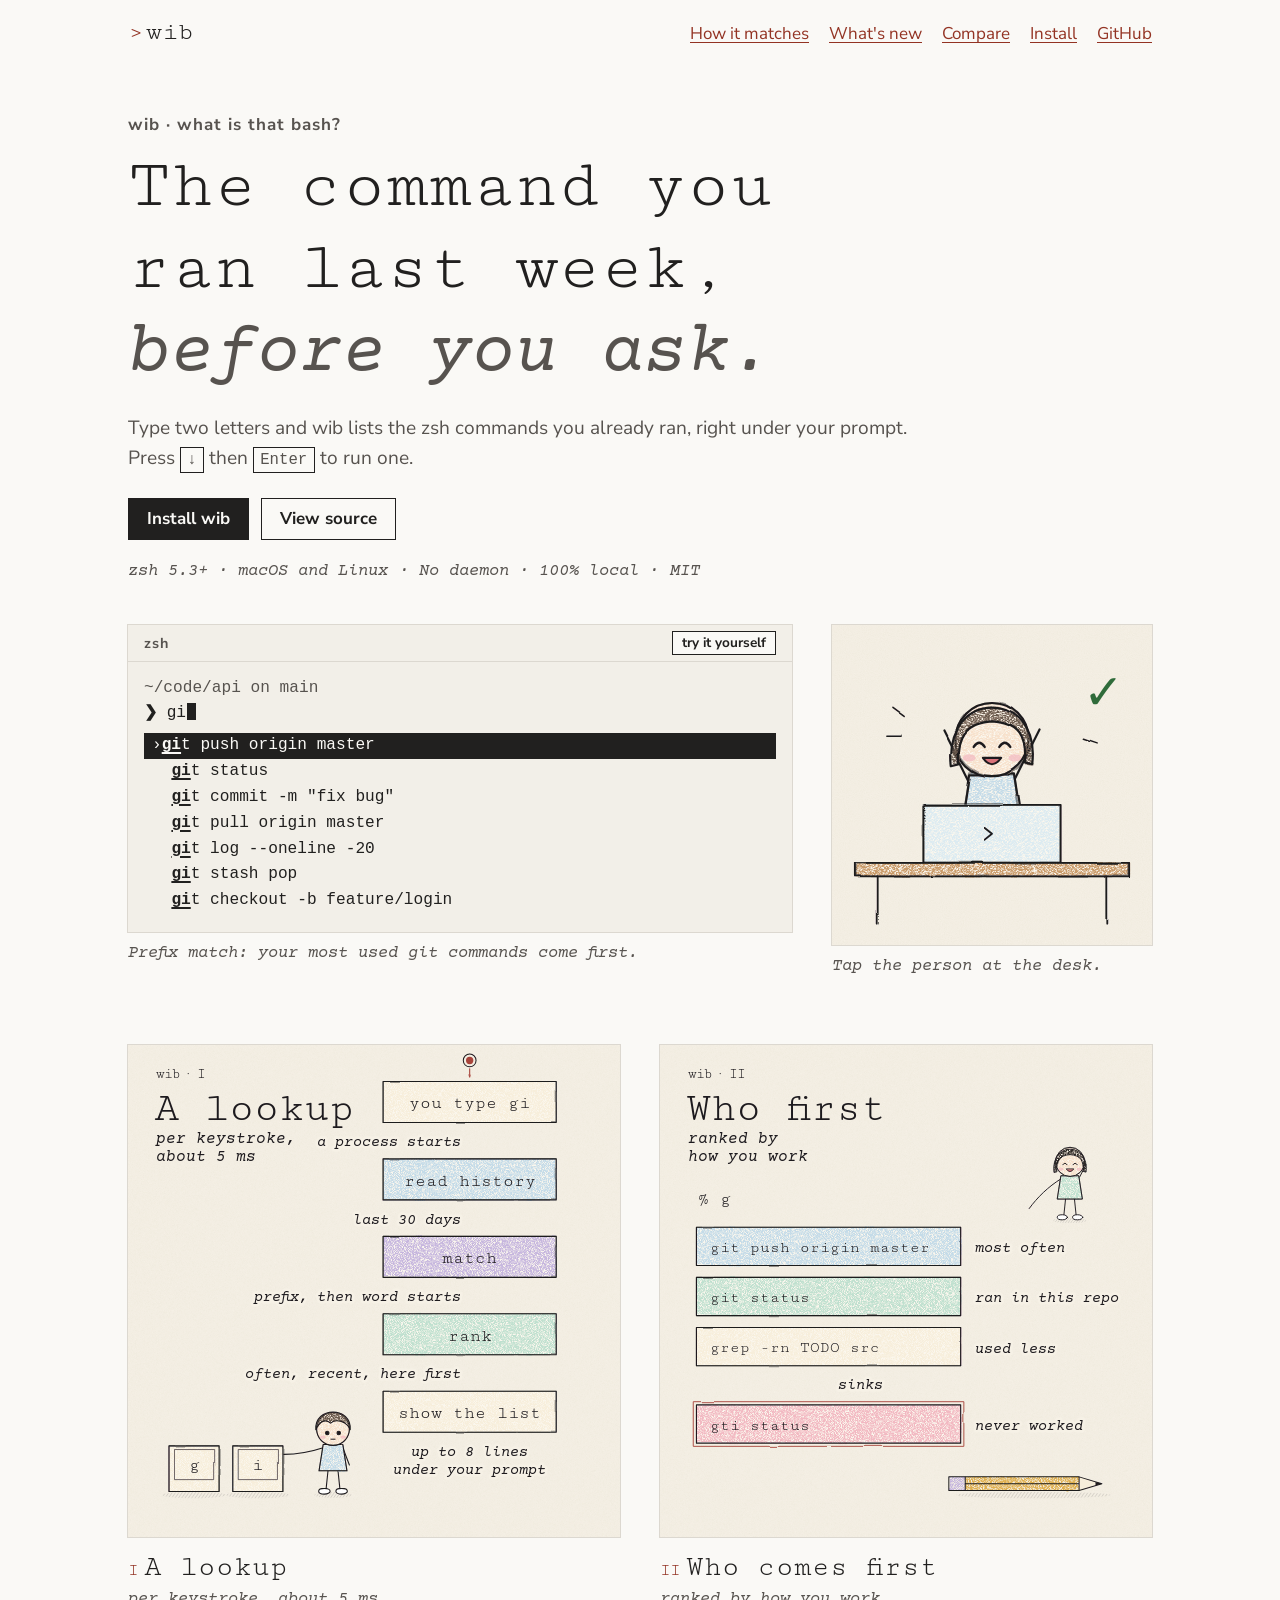
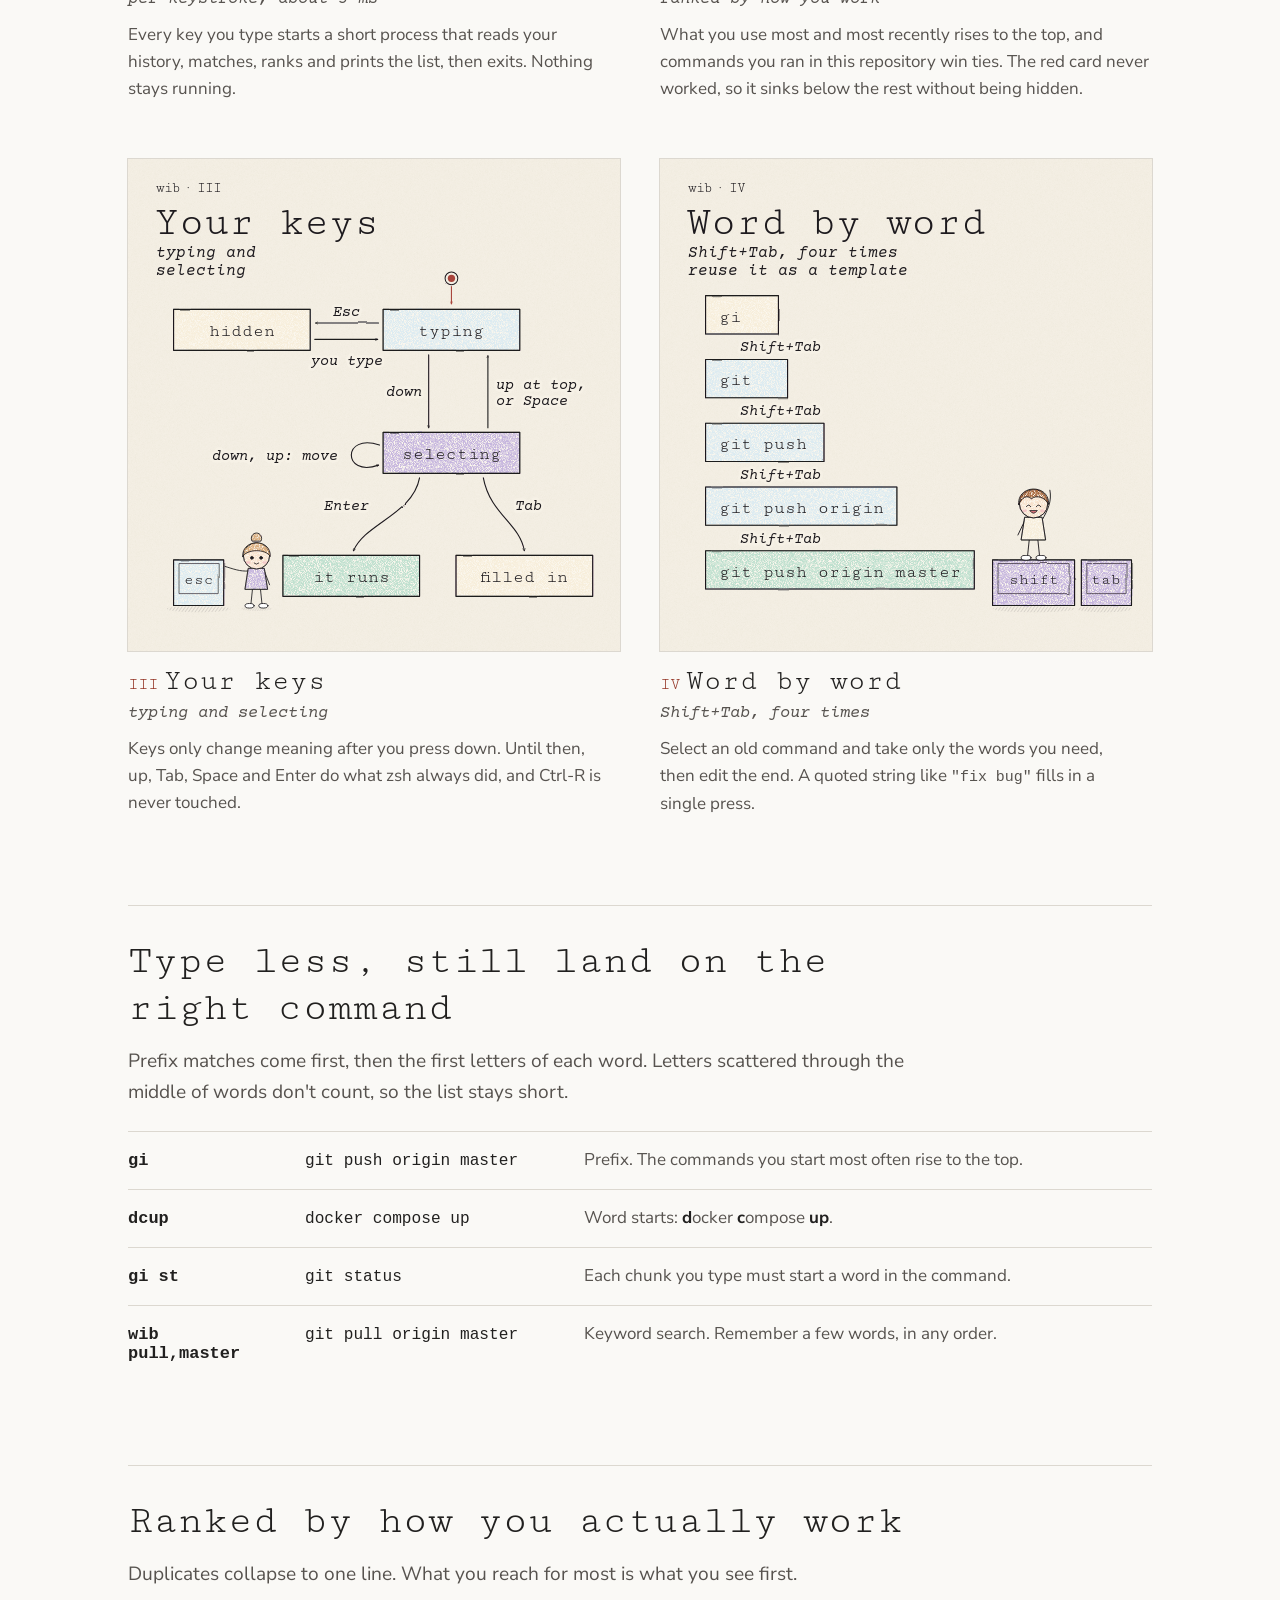
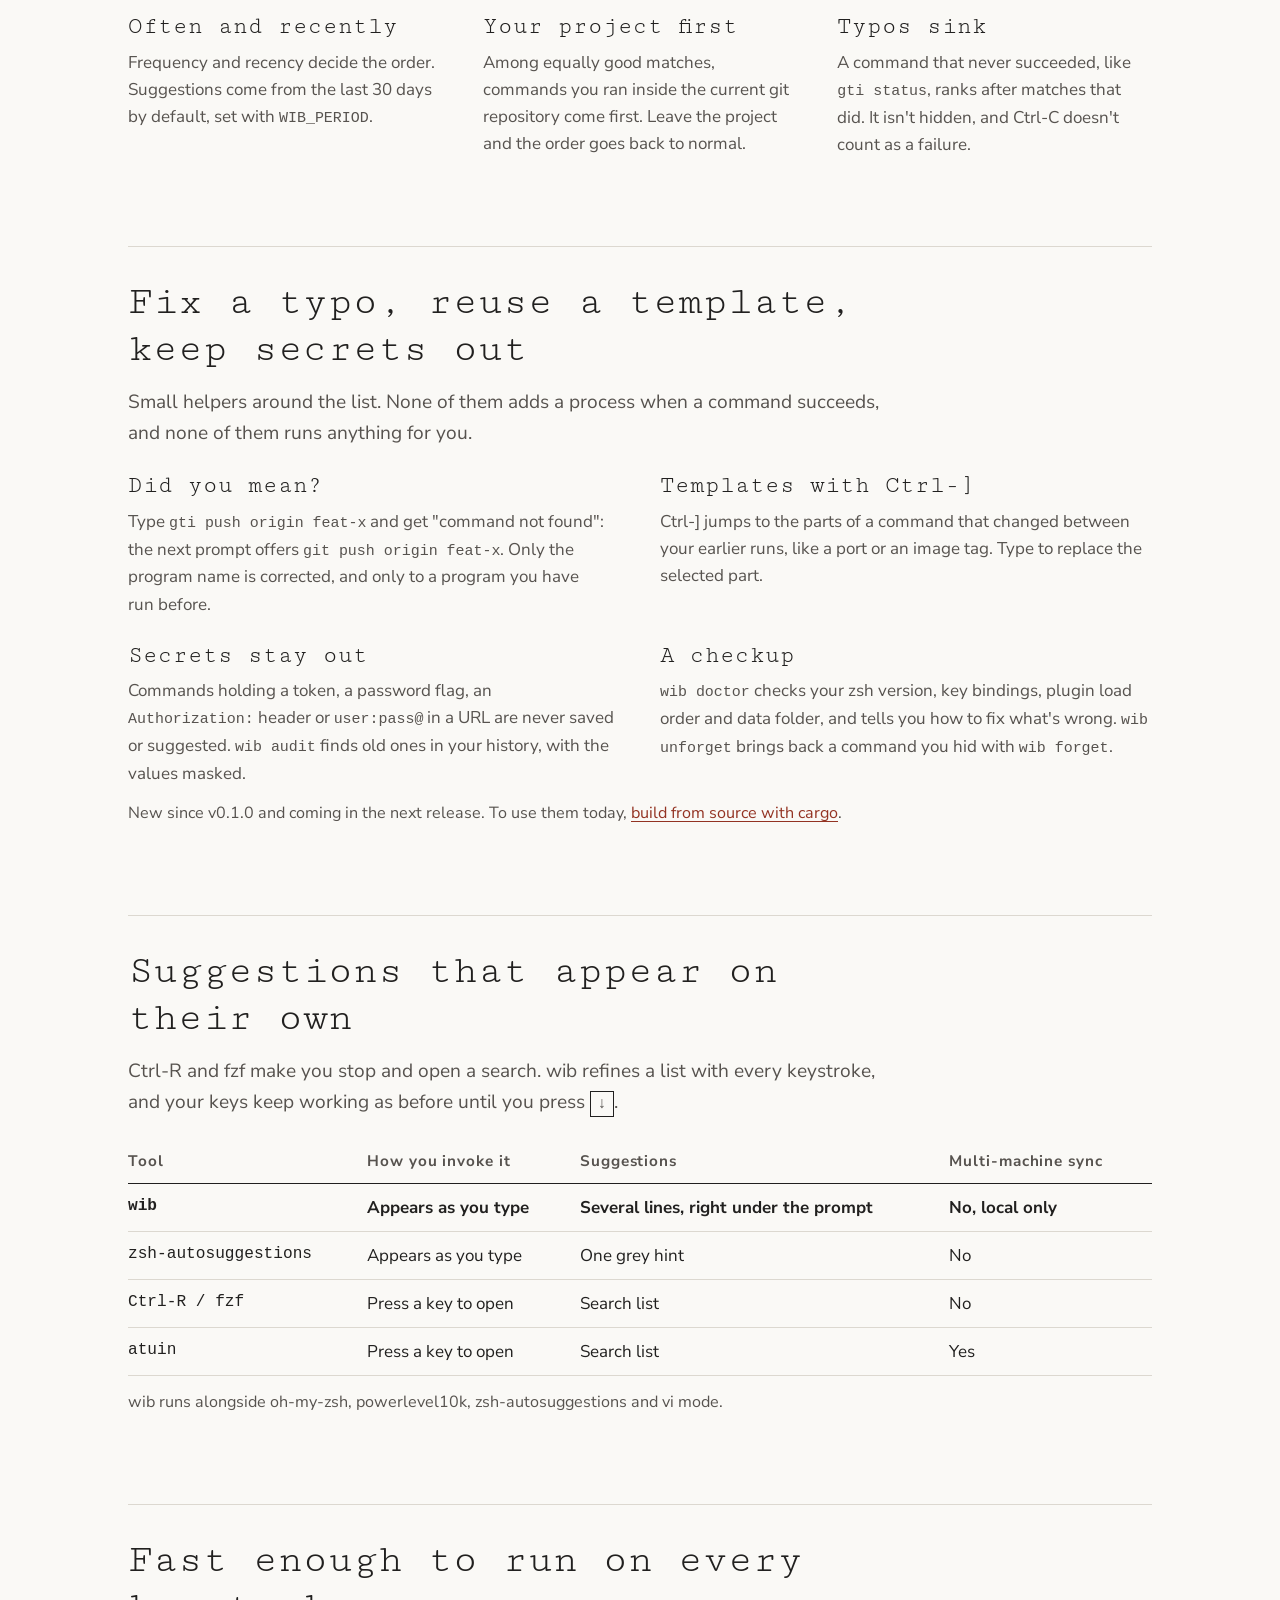
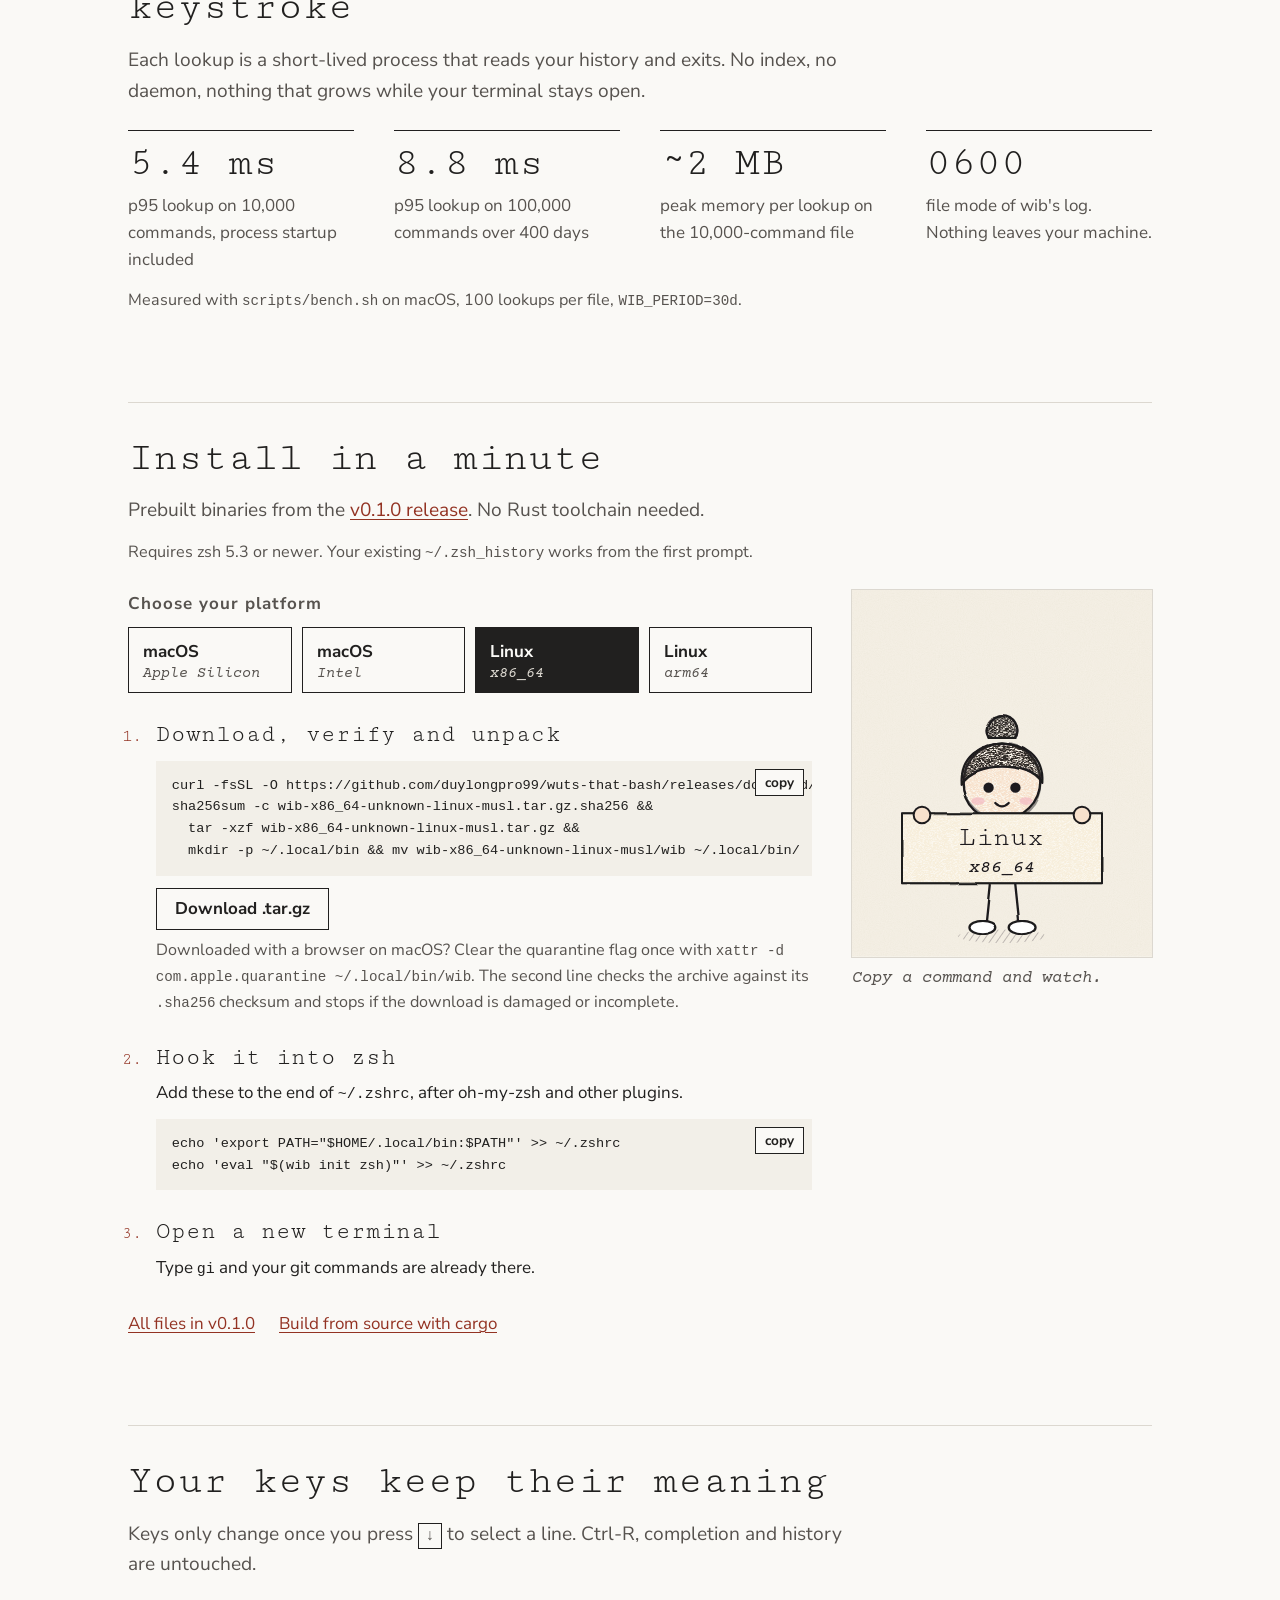
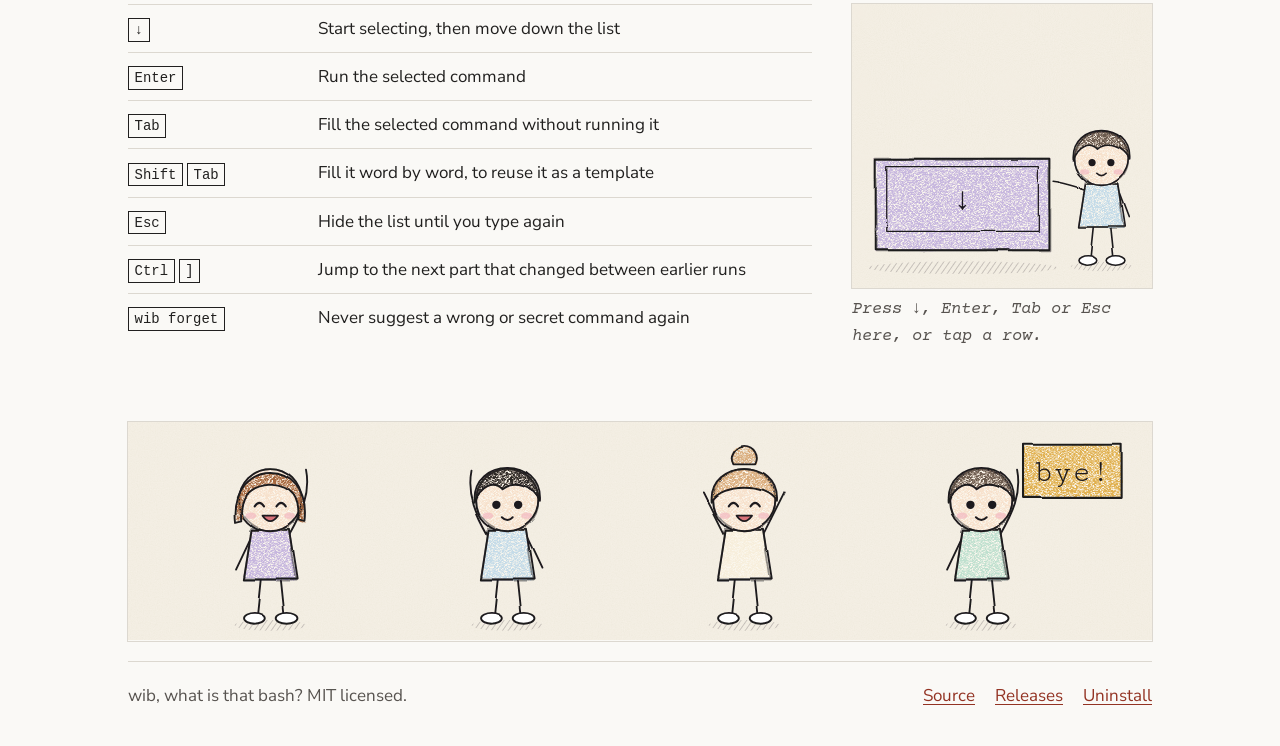
==== site/index.html @ f02f8903 "docs: present typo fix, templates, secret guard and doctor on README and site Mark them as new since" ====
<!doctype html>
<html lang="en">
<head>
<meta charset="utf-8">
<meta name="viewport" content="width=device-width, initial-scale=1">
<title>wib · zsh history as you type</title>
<meta name="description" content="wib shows the commands you already ran, right under your zsh prompt, as you type. One small Rust binary, no daemon, 100% local.">
<meta property="og:title" content="wib · what is that bash?">
<meta property="og:description" content="Type two letters and the command you ran last Tuesday is already under your cursor.">
<meta name="theme-color" content="#faf9f6">
<link rel="icon" href="data:image/svg+xml,%3Csvg xmlns='http://www.w3.org/2000/svg' viewBox='0 0 32 32'%3E%3Crect width='32' height='32' fill='%23faf9f6'/%3E%3Cpath d='M8 11l6 5-6 5' stroke='%2321201f' stroke-width='2.6' fill='none' stroke-linecap='round' stroke-linejoin='round'/%3E%3Cpath d='M17 22h7' stroke='%23933323' stroke-width='2.6' stroke-linecap='round'/%3E%3C/svg%3E">
<link rel="preconnect" href="https://fonts.googleapis.com">
<link rel="preconnect" href="https://fonts.gstatic.com" crossorigin>
<link rel="stylesheet" href="https://fonts.googleapis.com/css2?family=Courier+Prime:ital,wght@1,400&family=Cutive+Mono&family=Nunito+Sans:wght@400;700&display=swap">
<style>
/* ---- paper-pencil page system ---- */
:root {
  --paper: #faf9f6;
  --ink: #21201f;
  --ink-2: #57534f;
  --red: #933323;
  --green: #2f6b3a;
  --rule: #dcd8d0;
  --code: #f2efe8;
  --serif: "Cutive Mono", "Iowan Old Style", Georgia, serif;
  --italic: "Courier Prime", "Iowan Old Style", Georgia, serif;
  --sans: "Nunito Sans", "Avenir Next", "Segoe UI", system-ui, sans-serif;
  --mono: ui-monospace, "SF Mono", Menlo, Consolas, monospace;
  --gutter: clamp(16px, 4vw, 48px);
  --measure: 46rem;
  color-scheme: light;
}

* { box-sizing: border-box; border-radius: 0; }
html { background: var(--paper); color: var(--ink); font: 400 1.0625rem/1.6 var(--sans); -webkit-text-size-adjust: 100%; scroll-behavior: smooth; }
@media (prefers-reduced-motion: reduce) { html { scroll-behavior: auto; } }
body { margin: 0; background: var(--paper); }
main { max-width: 1120px; margin: 0 auto; padding: 24px var(--gutter) 72px; }
h1, h2, h3, h4 { font-family: var(--serif); font-weight: 400; line-height: 1.15; margin: 0; }
p { margin: 0; text-wrap: pretty; }
a { color: var(--red); text-underline-offset: 0.18em; text-decoration-thickness: 1px; }
a:hover { text-decoration-thickness: 2px; }
a:focus-visible, button:focus-visible, pre:focus-visible, [tabindex]:focus-visible { outline: 2px solid var(--red); outline-offset: 3px; }
code { font-family: var(--mono); font-size: 0.88em; }
img, svg { display: block; max-width: 100%; height: auto; }
::selection { background: #ead9cf; }
kbd { font: 0.82em/1 var(--mono); padding: 0.2em 0.4em; border: 1px solid var(--ink); background: var(--paper); white-space: nowrap; }

/* Masthead: a quiet line of links above the title */
.mast { max-width: 1120px; margin: 0 auto; padding: 20px var(--gutter) 0; display: flex; align-items: baseline; justify-content: space-between; gap: 16px; flex-wrap: wrap; }
.brand { font: 1.5rem/1 var(--serif); color: var(--ink); text-decoration: none; }
.brand b { font-weight: 400; color: var(--red); margin-right: 2px; }
.mast ul { list-style: none; margin: 0; padding: 0; display: flex; gap: 20px; flex-wrap: wrap; }
@media (max-width: 560px) { .mast li.opt { display: none; } }

/* Title block */
.top { max-width: var(--measure); margin-top: 40px; }
.kicker { font-weight: 700; letter-spacing: 0.06em; color: var(--ink-2); }
.top h1 { margin-top: 6px; font-size: clamp(2.4rem, 7vw, 4.2rem); }
.top h1 em { font-family: var(--italic); font-style: italic; color: var(--ink-2); }
.lede { margin-top: 18px; color: var(--ink-2); font-size: 1.125rem; }
.repo { margin-top: 14px; color: var(--ink-2); overflow-wrap: anywhere; }
.cta { margin-top: 24px; display: flex; gap: 12px; flex-wrap: wrap; }
.facts { list-style: none; margin: 18px 0 0; padding: 0; display: flex; flex-wrap: wrap; font-family: var(--italic); font-style: italic; color: var(--ink-2); }
.facts li + li::before { content: "\00b7"; margin: 0 0.6em; }

/* Live demo: a terminal drawn as a quiet panel */
.demo { margin: 40px 0 0; max-width: var(--measure); }
.term { background: var(--code); box-shadow: 0 0 0 1px var(--rule); font: 0.95rem/1.6 var(--mono); }
.term-bar { padding: 6px 16px; border-bottom: 1px solid var(--rule); font: 700 0.85rem/1.4 var(--sans); letter-spacing: 0.06em; color: var(--ink-2); }
.term-body { padding: 14px 16px 18px; min-height: 13.5em; }
.term .line { white-space: pre; overflow: hidden; text-overflow: ellipsis; }
.term .dim { color: var(--ink-2); }
.term .prompt { color: var(--ink); font-weight: 700; }
.cursor { display: inline-block; width: 0.55em; height: 1.1em; vertical-align: -0.18em; background: var(--ink); margin-left: 1px; animation: blink 1.1s steps(1) infinite; }
@keyframes blink { 50% { opacity: 0; } }
@media (prefers-reduced-motion: reduce) { .cursor { animation: none; } }
.sugg { list-style: none; margin: 6px 0 0; padding: 0; }
.sugg li { padding: 0 8px; white-space: pre; overflow: hidden; text-overflow: ellipsis; }
.sugg li::before { content: "  "; }
.sugg li.sel { background: var(--ink); color: var(--paper); }
.sugg li.sel::before { content: "\203a "; }
.sugg mark { background: none; color: inherit; font-weight: 700; text-decoration: underline; text-decoration-thickness: 2px; text-underline-offset: 0.2em; }
.demo figcaption { margin-top: 8px; font-family: var(--italic); font-style: italic; color: var(--ink-2); }

/* Hero row: the demo, and a person at a desk who reacts to it */
.hero-row { margin-top: 40px; display: grid; grid-template-columns: minmax(0, var(--measure)) minmax(0, 320px); gap: 24px 40px; align-items: start; }
.hero-row .demo { margin: 0; }
.buddy { margin: 0; }
.buddy svg { width: 100%; box-shadow: 0 0 0 1px var(--rule); background: var(--paper); }
@media (max-width: 860px) { .hero-row { grid-template-columns: minmax(0, 1fr); } .buddy { max-width: 220px; } }
#buddy .m-idle, #buddy .m-think, #buddy .m-found { display: none; }
#buddy[data-mood="idle"] .m-idle, #buddy[data-mood="think"] .m-think, #buddy[data-mood="found"] .m-found { display: inline; }

/* People hop once when their plate comes into view, and again on hover */
.pp-who, .buddy-who { transform-box: fill-box; transform-origin: 50% 100%; }
@media (prefers-reduced-motion: no-preference) {
  .plate.seen .pp-who, .plate:hover .pp-who { animation: hop 0.7s ease-out; }
  #buddy[data-mood="found"] .buddy-who { animation: hop 0.6s ease-out; }
}
@media (prefers-reduced-motion: no-preference) {
  svg.hop .who, .wave.hop .who, .wave:hover .who { animation: hop 0.7s ease-out; }
}
.who { transform-box: fill-box; transform-origin: 50% 100%; }
.sr { position: absolute; width: 1px; height: 1px; overflow: hidden; clip-path: inset(50%); white-space: nowrap; }

/* The hero person is a button: tap it and it says something */
.buddy-btn { display: block; width: 100%; padding: 0; border: 0; background: none; cursor: pointer; }
.buddy figcaption, .side-art figcaption { margin-top: 8px; font-family: var(--italic); font-style: italic; color: var(--ink-2); }
#buddy .say { display: none; }
#buddy[data-talk] .say { display: inline; }
#buddy[data-talk] .bub { display: none; }
.t-say { font: italic 400 21px var(--italic); fill: #1d1a1e; }

/* Side drawings next to the install steps and the key list */
.side-row { margin-top: 0; display: grid; grid-template-columns: minmax(0, var(--measure)) minmax(0, 300px); gap: 24px 40px; align-items: start; }
.side-art { margin: 24px 0 0; position: sticky; top: 24px; }
.side-art svg, .goodbye { width: 100%; box-shadow: 0 0 0 1px var(--rule); background: var(--paper); }
@media (max-width: 860px) {
  .side-row { grid-template-columns: minmax(0, 1fr); }
  .side-art { position: static; max-width: 220px; }
  .helper { order: -1; }
}
.t-sign { font: 400 34px var(--serif); }
.t-sign-sub { font: italic 400 22px var(--italic); }
.t-cap { font: 400 40px var(--serif); }
#helper .f-smile, #helper .f-happy, #helper .f-oops, #presser .f-smile, #presser .f-happy { display: none; }
#helper[data-mood="idle"] .f-smile, #helper[data-mood="done"] .f-happy, #helper[data-mood="error"] .f-oops,
#presser[data-mood="idle"] .f-smile, #presser[data-mood="hit"] .f-happy { display: inline; }
.sign, .cap { transform-box: fill-box; transform-origin: 50% 50%; transition: transform 0.2s ease-out; }
#helper[data-mood="error"] .sign { transform: rotate(-6deg); }
#presser[data-mood="hit"] .cap { transform: translateY(6px); }
.keys > div { cursor: pointer; transition: background-color 0.2s; }
.keys > div.hit { background: var(--code); }

/* Footer: people waving goodbye */
.goodbye { margin-bottom: 20px; }
.wave { cursor: pointer; }

/* Live terminal: click it, or the try button, and type */
.term-bar { display: flex; justify-content: space-between; align-items: center; gap: 12px; }
.try-btn { padding: 1px 9px; font: 700 0.8rem/1.4 var(--sans); letter-spacing: 0; color: var(--ink); background: var(--paper); border: 1px solid var(--ink); cursor: pointer; }
.try-btn:hover { background: var(--code); }
.term { cursor: text; }
.term:focus-within { outline: 2px solid var(--red); outline-offset: 3px; }
.try { width: calc(100% - 2.5ch); padding: 0; border: 0; outline: 0; background: transparent; font: inherit; color: var(--ink); caret-color: var(--ink); }
.term .fail, .sugg li.failed { color: var(--red); }
.sugg li.sel.failed { color: var(--paper); }
.sugg li { cursor: pointer; }
.term [hidden] { display: none; }

/* The hero person's oops: shown only when a command fails */
#buddy .m-oops { display: none; }
#buddy[data-mood="oops"] .m-oops { display: inline; }

@media (prefers-reduced-motion: no-preference) {
  #buddy[data-mood="oops"] .buddy-who { animation: shake 0.45s ease-in-out; }
  .eye { transform-box: fill-box; transform-origin: center; animation: eye-blink var(--blink, 5s) var(--blink-at, 0s) infinite; }
}
@keyframes shake { 20%, 60% { transform: translateX(-6px); } 40%, 80% { transform: translateX(6px); } }
@keyframes eye-blink { 0%, 93%, 100% { transform: scaleY(1); } 96% { transform: scaleY(0.1); } }

@keyframes hop { 0%, 100% { transform: translateY(0); } 35% { transform: translateY(-14px); } 60% { transform: translateY(0) scaleY(0.97); } }

/* Plates: captioned drawings in a 2-up / 1-up grid */
.plates { margin-top: 64px; display: grid; grid-template-columns: repeat(auto-fit, minmax(min(100%, 480px), 1fr)); gap: 56px 40px; }
.plate { margin: 0; }
.plate > svg { width: 100%; box-shadow: 0 0 0 1px var(--rule); background: var(--paper); }
.plate figcaption { margin-top: 14px; }
.num { font-family: var(--serif); color: var(--red); margin-right: 0.35em; }
.plate h2 { display: inline; font-size: 1.7rem; }
.sub { font-family: var(--italic); font-style: italic; color: var(--ink-2); margin-top: 2px; }
.plate figcaption p:last-child { margin-top: 8px; color: var(--ink-2); }

/* Plate text uses the page faces */
.t-kicker { font: 400 30px var(--serif); fill: #1d1a1e; }
.t-title { font: 400 92px var(--serif); fill: #1d1a1e; }
.t-sub { font: italic 400 36px var(--italic); fill: #1d1a1e; }
.t-state { font: 400 40px var(--serif); fill: #1d1a1e; }
.t-cmd { font: 400 36px var(--serif); fill: #1d1a1e; }
.t-step { font: italic 400 32px var(--italic); fill: #1d1a1e; }

/* Ruled sections */
.section { margin-top: 88px; padding-top: 32px; border-top: 1px solid var(--rule); }
.section > h2 { font-size: clamp(1.8rem, 4vw, 2.4rem); max-width: var(--measure); }
.section > p, .section > .lede { margin-top: 14px; max-width: var(--measure); }
.note { margin-top: 14px; max-width: var(--measure); color: var(--ink-2); font-size: 0.95rem; }

/* How it matches: typed → found → why */
.match { margin: 24px 0 0; }
.match > div { display: grid; grid-template-columns: 9rem minmax(0, 15rem) minmax(0, 1fr); gap: 4px 24px; padding: 14px 0; border-top: 1px solid var(--rule); align-items: baseline; }
.match dt { font: 700 1rem var(--mono); }
.match dd { margin: 0; }
.match .to { font-family: var(--mono); font-size: 0.95rem; }
.match .why { color: var(--ink-2); }
.match .why b { color: var(--ink); }
@media (max-width: 720px) { .match > div { grid-template-columns: minmax(0, 1fr); } }

/* Three short points */
.points { list-style: none; margin: 24px 0 0; padding: 0; display: grid; grid-template-columns: repeat(auto-fit, minmax(min(100%, 260px), 1fr)); gap: 24px 40px; }
.points h3 { font-size: 1.4rem; }
.points p { margin-top: 8px; color: var(--ink-2); }
.points.two { grid-template-columns: repeat(auto-fit, minmax(min(100%, 380px), 1fr)); }

/* Comparison table: ruled, no boxes */
.table-scroll { margin-top: 24px; overflow-x: auto; }
table { width: 100%; min-width: 560px; border-collapse: collapse; }
th, td { text-align: left; padding: 10px 16px 10px 0; border-bottom: 1px solid var(--rule); vertical-align: top; }
thead th { font: 700 0.9rem/1.4 var(--sans); letter-spacing: 0.06em; color: var(--ink-2); border-bottom-color: var(--ink); }
tbody th { font-weight: 400; font-family: var(--mono); font-size: 0.95rem; }
tr.us th, tr.us td { font-weight: 700; }

/* Numbers in the serif */
.nums { margin: 24px 0 0; display: grid; grid-template-columns: repeat(auto-fit, minmax(min(100%, 220px), 1fr)); gap: 24px 40px; }
.nums > div { border-top: 1px solid var(--ink); padding-top: 10px; }
.nums dt { font: 2.4rem/1.1 var(--serif); }
.nums dd { margin: 6px 0 0; color: var(--ink-2); }

/* Buttons: ink outline, square */
.button { display: inline-block; padding: 10px 18px; font: 700 1rem/1.2 var(--sans); color: var(--ink); background: transparent; border: 1px solid var(--ink); text-decoration: none; cursor: pointer; }
.button:hover { background: var(--code); }
.button.primary { color: var(--paper); background: var(--ink); }
.button.primary:hover { background: #3a3836; }

/* Install */
fieldset { margin: 24px 0 0; padding: 0; border: 0; min-width: 0; }
legend { padding: 0; font-weight: 700; letter-spacing: 0.06em; color: var(--ink-2); }
.platforms { margin-top: 10px; display: grid; grid-template-columns: repeat(2, minmax(0, 1fr)); gap: 10px; max-width: var(--measure); }
@media (min-width: 640px) { .platforms { grid-template-columns: repeat(4, minmax(0, 1fr)); } }
.platforms input { position: absolute; opacity: 0; pointer-events: none; }
.platforms label { display: flex; flex-direction: column; padding: 10px 14px; border: 1px solid var(--ink); cursor: pointer; font-weight: 700; }
.platforms label small { font: italic 400 0.9rem var(--italic); color: var(--ink-2); }
.platforms label:hover { background: var(--code); }
.platforms input:checked + label { background: var(--ink); color: var(--paper); }
.platforms input:checked + label small { color: #dcd8d0; }
.platforms input:focus-visible + label { outline: 2px solid var(--red); outline-offset: 3px; }

.steps { margin: 28px 0 0; padding-left: 1.4em; max-width: var(--measure); }
.steps > li { margin-top: 28px; padding-left: 4px; }
.steps > li::marker { font-family: var(--serif); color: var(--red); }
.steps h3 { font-size: 1.4rem; }
.steps > li > p { margin-top: 8px; }

.code { position: relative; margin-top: 12px; }
pre { margin: 0; padding: 14px 16px; padding-right: 76px; max-height: 420px; overflow: auto; background: var(--code); font: 0.8rem/1.6 var(--mono); color: var(--ink); white-space: pre; }
pre code { font-size: 1em; }
.copy { position: absolute; top: 8px; right: 8px; padding: 3px 9px; font: 700 0.8rem/1.4 var(--sans); color: var(--ink); background: var(--paper); border: 1px solid var(--ink); cursor: pointer; }
.copy:hover { background: var(--code); }
.copy[data-state="done"] { color: var(--green); border-color: var(--green); }
.copy[data-state="error"] { color: var(--red); border-color: var(--red); }

.pkg { display: none; }
#install:has(#p-mac-arm:checked) .pkg[data-p="mac-arm"],
#install:has(#p-mac-x64:checked) .pkg[data-p="mac-x64"],
#install:has(#p-linux-x64:checked) .pkg[data-p="linux-x64"],
#install:has(#p-linux-arm:checked) .pkg[data-p="linux-arm"] { display: block; }
.pkg .button { margin-top: 12px; }
.release-links { margin-top: 28px; display: flex; gap: 8px 24px; flex-wrap: wrap; }

/* Key list */
.keys { margin: 24px 0 0; max-width: var(--measure); }
.keys > div { display: grid; grid-template-columns: 10rem minmax(0, 1fr); gap: 4px 20px; padding: 10px 0; border-top: 1px solid var(--rule); align-items: baseline; }
.keys dd { margin: 0; }
@media (max-width: 480px) { .keys > div { grid-template-columns: minmax(0, 1fr); } }

/* Footer */
.foot { max-width: 1120px; margin: 0 auto; padding: 0 var(--gutter) 48px; }
.foot > div { padding-top: 20px; border-top: 1px solid var(--rule); color: var(--ink-2); display: flex; justify-content: space-between; gap: 12px 24px; flex-wrap: wrap; }
.foot ul { list-style: none; margin: 0; padding: 0; display: flex; gap: 20px; flex-wrap: wrap; }

@media (max-width: 720px) {
  .top { margin-top: 28px; }
  pre { max-height: 320px; }
}
</style>
</head>
<body>
<!-- Shared filters and patterns for every plate. -->
<svg xmlns="http://www.w3.org/2000/svg" width="0" height="0" style="position:absolute" aria-hidden="true" focusable="false">
  <defs>
    <filter id="pp-ink" x="-5%" y="-5%" width="110%" height="110%">
      <feTurbulence type="fractalNoise" baseFrequency="0.011" numOctaves="2" seed="7" result="slow"/>
      <feDisplacementMap in="SourceGraphic" in2="slow" scale="4" xChannelSelector="R" yChannelSelector="G"/>
    </filter>
    <filter id="pp-ink-b" x="-5%" y="-5%" width="110%" height="110%">
      <feTurbulence type="fractalNoise" baseFrequency="0.014" numOctaves="2" seed="23" result="slow"/>
      <feDisplacementMap in="SourceGraphic" in2="slow" scale="5" xChannelSelector="R" yChannelSelector="G"/>
    </filter>
    <filter id="pp-pencil" x="-5%" y="-5%" width="110%" height="110%">
      <feTurbulence type="fractalNoise" baseFrequency="0.45 1.9" numOctaves="2" seed="11" result="grain"/>
      <feColorMatrix in="grain" type="matrix" values="0 0 0 0 0  0 0 0 0 0  0 0 0 0 0  0 0 0 -3.2 2.3" result="holes"/>
      <feComposite in="SourceGraphic" in2="holes" operator="in" result="grained"/>
      <feTurbulence type="fractalNoise" baseFrequency="0.02" numOctaves="2" seed="5" result="slow"/>
      <feDisplacementMap in="grained" in2="slow" scale="6" xChannelSelector="R" yChannelSelector="G"/>
    </filter>
    <filter id="pp-paper" x="0" y="0" width="100%" height="100%">
      <feTurbulence type="fractalNoise" baseFrequency="0.8" numOctaves="3" seed="2" result="n"/>
      <feColorMatrix in="n" type="matrix" values="0 0 0 0 0.36  0 0 0 0 0.30  0 0 0 0 0.22  0 0 0 0.10 0"/>
      <feComposite in2="SourceGraphic" operator="in"/>
      <feBlend in2="SourceGraphic" mode="multiply"/>
    </filter>
    <pattern id="pp-hatch" width="6" height="6" patternUnits="userSpaceOnUse" patternTransform="rotate(35)">
      <line x1="0" y1="0" x2="0" y2="6" stroke="#5a5258" stroke-width="0.9" stroke-linecap="round"/>
    </pattern>
    <marker id="pp-arrow" viewBox="0 0 10 10" refX="8" refY="5" markerWidth="7" markerHeight="7" orient="auto-start-reverse" markerUnits="userSpaceOnUse">
      <path d="M1 1.2 L8.6 5 L1 8.8" fill="none" stroke="#1d1a1e" stroke-width="1.6" stroke-linecap="round" stroke-linejoin="round"/>
    </marker>
    <marker id="pp-arrow-red" viewBox="0 0 10 10" refX="8" refY="5" markerWidth="7" markerHeight="7" orient="auto-start-reverse" markerUnits="userSpaceOnUse">
      <path d="M1 1.2 L8.6 5 L1 8.8" fill="none" stroke="#a8443b" stroke-width="1.6" stroke-linecap="round" stroke-linejoin="round"/>
    </marker>
    <!-- Shapes reused across plates -->
    <path id="key" d="M0 0 H110 V100 H0 Z"/>
    <path id="keytop" d="M12 8 H98 V74 H12 Z"/>
  </defs>
</svg>

<header class="mast">
  <a class="brand" href="#top" aria-label="wib home"><b>›</b>wib</a>
  <nav aria-label="Main">
    <ul>
      <li class="opt"><a href="#how">How it matches</a></li>
      <li class="opt"><a href="#more">What's new</a></li>
      <li class="opt"><a href="#compare">Compare</a></li>
      <li><a href="#install">Install</a></li>
      <li><a href="https://github.com/duylongpro99/wuts-that-bash">GitHub</a></li>
    </ul>
  </nav>
</header>

<main id="top">
  <header class="top">
    <p class="kicker">wib · what is that bash?</p>
    <h1>The command you ran last week, <em>before you ask.</em></h1>
    <p class="lede">Type two letters and wib lists the zsh commands you already ran, right under your prompt. Press <kbd>↓</kbd> then <kbd>Enter</kbd> to run one.</p>
    <div class="cta">
      <a class="button primary" href="#install">Install wib</a>
      <a class="button" href="https://github.com/duylongpro99/wuts-that-bash">View source</a>
    </div>
    <ul class="facts" aria-label="Facts">
      <li>zsh 5.3+</li><li>macOS and Linux</li><li>No daemon</li><li>100% local</li><li>MIT</li>
    </ul>
  </header>

  <div class="hero-row">
  <figure class="demo">
    <div class="term" id="term">
      <div class="term-bar"><span aria-hidden="true">zsh</span><button type="button" class="try-btn" id="try-btn">try it yourself</button></div>
      <div class="term-body">
        <div class="line dim">~/code/api on main</div>
        <div id="term-out"></div>
        <div class="line"><span class="prompt" aria-hidden="true">❯ </span><span id="demo-input" aria-hidden="true">gi</span><span class="cursor" aria-hidden="true"></span><input class="try" id="try" type="text" hidden autocomplete="off" autocapitalize="off" spellcheck="false" role="combobox" aria-autocomplete="list" aria-controls="demo-list" aria-expanded="false" aria-label="Try wib: type the start of a command"></div>
        <ul class="sugg" id="demo-list" role="listbox" aria-label="Suggestions">
          <li><mark>gi</mark>t push origin master</li>
          <li><mark>gi</mark>t status</li>
          <li><mark>gi</mark>t commit -m "fix bug"</li>
        </ul>
      </div>
    </div>
    <figcaption id="demo-caption" aria-live="off">Prefix match: your most used git commands come first.</figcaption>
  </figure>
  <figure class="buddy">
    <button type="button" class="buddy-btn" id="buddy-btn" aria-label="Ask the person at the desk what they are thinking">
<svg viewBox="0 0 420 420" aria-hidden="true" focusable="false" data-mood="think" id="buddy">
  <rect width="420" height="420" fill="#f6f1e6" filter="url(#pp-paper)"/>
  <g class="buddy-who who">
  <g transform="translate(210 340) scale(1.2)" fill="none" stroke="#1d1a1e" stroke-width="2.4" stroke-linecap="round" stroke-linejoin="round">
    <g filter="url(#pp-ink)">
      <g class="m-idle"><path d="M-24 -112 L-30 -78"/><path d="M24 -112 L30 -78"/></g>
      <g class="m-think"><path d="M-24 -112 L-30 -78"/><path d="M24 -112 C44 -100 40 -126 20 -128"/></g>
      <g class="m-found"><path d="M-24 -112 L-52 -168"/><path d="M24 -112 L52 -168"/></g>
      <g class="m-oops"><path d="M-24 -112 C-46 -104 -48 -128 -36 -140"/><path d="M24 -112 C46 -104 48 -128 36 -140"/></g>
    </g>
    <path d="M-24 -120 H24 L34 -56 H-34 Z" fill="#fbf7ee" stroke="none"/><path d="M-24 -120 H24 L34 -56 H-34 Z" fill="#c4dbe8" stroke="none" filter="url(#pp-pencil)"/><path d="M-24 -120 H24 L34 -56 H-34 Z" fill="none" filter="url(#pp-ink)"/><path d="M-24 -120 H24 L34 -56 H-34 Z" fill="none" filter="url(#pp-ink-b)" opacity="0.45"/>
    <path d="M-40 -158 a40 40 0 1 0 80 0 a40 40 0 1 0 -80 0 Z" fill="#fbf7ee" stroke="none"/><path d="M-40 -158 a40 40 0 1 0 80 0 a40 40 0 1 0 -80 0 Z" fill="#f7e1cc" stroke="none" filter="url(#pp-pencil)"/><path d="M-40 -158 a40 40 0 1 0 80 0 a40 40 0 1 0 -80 0 Z" fill="none" filter="url(#pp-ink)"/><path d="M-40 -158 a40 40 0 1 0 80 0 a40 40 0 1 0 -80 0 Z" fill="none" filter="url(#pp-ink-b)" opacity="0.45"/>
    <path d="M-44 -130 C-54 -214 54 -214 44 -130 L36 -132 C38 -160 30 -176 0 -178 C-30 -176 -38 -160 -36 -132 Z" fill="#6b5a4e" stroke="none" filter="url(#pp-pencil)"/>
    <path d="M-44 -130 C-54 -214 54 -214 44 -130 L36 -132 C38 -160 30 -176 0 -178 C-30 -176 -38 -160 -36 -132 Z" filter="url(#pp-ink)"/>
    <ellipse cx="-25" cy="-138" rx="7" ry="4" fill="#f2b9c2" opacity="0.7" stroke="none"/>
    <ellipse cx="25" cy="-138" rx="7" ry="4" fill="#f2b9c2" opacity="0.7" stroke="none"/>
    <g id="buddy-face">
    <g class="m-idle"><g fill="#1d1a1e" stroke="#1d1a1e"><circle cx="-14" cy="-148" r="4.2" class="eye"/><circle cx="14" cy="-148" r="4.2" class="eye"/><path d="M-5 -133 H5" fill="none" stroke-width="2.4"/></g></g>
    <g class="m-think"><g fill="#1d1a1e" stroke="#1d1a1e"><circle cx="-12" cy="-157" r="4.2" class="eye"/><circle cx="16" cy="-157" r="4.2" class="eye"/><path d="M6 -170 L22 -173" fill="none" stroke-width="2.2"/><circle cx="2" cy="-134" r="4" fill="none" stroke-width="2.2"/></g></g>
    <g class="m-found"><g fill="#1d1a1e" stroke="#1d1a1e"><path d="M-20 -150 Q-14 -159 -8 -150 M8 -150 Q14 -159 20 -150" fill="none" stroke-width="2.6"/><path d="M-10 -138 Q0 -124 10 -138 Z" fill="#d9727a" stroke-width="2.2"/></g></g>
    <g class="m-oops"><g fill="#1d1a1e" stroke="#1d1a1e"><circle cx="-14" cy="-150" r="4.2" class="eye"/><circle cx="14" cy="-150" r="4.2" class="eye"/><path d="M-22 -166 L-8 -162 M22 -166 L8 -162" fill="none" stroke-width="2.2"/><path d="M-9 -132 q4.5 -5 9 0 q4.5 5 9 0" fill="none" stroke-width="2.4"/></g></g>
    </g>
  </g>
  </g>
  <!-- thought bubble while typing -->
  <g class="m-think bub" fill="none" stroke="#1d1a1e" stroke-width="2" filter="url(#pp-ink)">
    <circle cx="296" cy="146" r="6"/><circle cx="314" cy="118" r="9"/>
    <path d="M306 92 C290 60 320 34 344 50 C362 26 400 44 392 72 C410 92 386 116 366 106 C350 124 314 116 306 92 Z" fill="#fbf7ee"/>
  </g>
  <text class="m-think bub" x="350" y="90" text-anchor="middle" font-family="Cutive Mono, Georgia, serif" font-size="36" fill="#1d1a1e">?</text>
  <!-- oops: a red cross, only for a command that failed -->
  <text class="m-oops" x="330" y="110" font-family="Cutive Mono, Georgia, serif" font-size="64" fill="#933323">✗</text>
  <!-- found: a green tick, the only pass colour -->
  <g class="m-found">
    <text x="330" y="110" font-family="Cutive Mono, Georgia, serif" font-size="64" fill="#2f6b3a">✓</text>
    <g fill="none" stroke="#1d1a1e" stroke-width="2" stroke-linecap="round" filter="url(#pp-ink)">
      <path d="M96 120 L80 108 M92 146 L72 146 M330 150 L348 156"/>
    </g>
  </g>
  <!-- speech bubble when someone taps the person -->
  <g class="say">
    <path d="M20 14 H400 V72 H262 L238 92 L242 72 H20 Z" fill="#fbf7ee" stroke="none"/>
    <path d="M20 14 H400 V72 H262 L238 92 L242 72 H20 Z" fill="none" stroke="#1d1a1e" stroke-width="2" stroke-linejoin="round" filter="url(#pp-ink)"/>
    <text class="t-say" id="buddy-say" x="210" y="51" text-anchor="middle"></text>
  </g>
  <!-- laptop lid, seen from behind, and the desk -->
  <g fill="none" stroke="#1d1a1e" stroke-width="2.4" stroke-linejoin="round">
    <path d="M120 236 H300 V312 H120 Z" fill="#fbf7ee" stroke="none"/><path d="M120 236 H300 V312 H120 Z" fill="#dcebf1" stroke="none" filter="url(#pp-pencil)"/><path d="M120 236 H300 V312 H120 Z" fill="none" filter="url(#pp-ink)"/><path d="M120 236 H300 V312 H120 Z" fill="none" filter="url(#pp-ink-b)" opacity="0.45"/>
    <path d="M200 266 l10 8 -10 8" stroke-width="2.4" stroke-linecap="round" filter="url(#pp-ink)"/>
    <path d="M30 312 H390 V330 H30 Z" fill="#fbf7ee" stroke="none"/><path d="M30 312 H390 V330 H30 Z" fill="#c99b6b" stroke="none" filter="url(#pp-pencil)"/><path d="M30 312 H390 V330 H30 Z" fill="none" filter="url(#pp-ink)"/><path d="M30 312 H390 V330 H30 Z" fill="none" filter="url(#pp-ink-b)" opacity="0.45"/>
    <path d="M60 330 V392 M360 330 V392" stroke-width="2.4" stroke-linecap="round" filter="url(#pp-ink)"/>
  </g>
  <path d="M16 392 H404" fill="none" stroke="#1d1a1e" stroke-width="2" stroke-linecap="round" filter="url(#pp-ink)"/>
</svg>
    </button>
    <figcaption>Tap the person at the desk.<span class="sr" id="buddy-said" aria-live="polite"></span></figcaption>
  </figure>
  </div>

  <section class="plates" aria-label="How wib works, in four drawings">

    <!-- I. One lookup: the pipeline behind every keystroke -->
    <figure class="plate">
      <svg viewBox="0 0 1080 1080" role="img" aria-labelledby="p1-title p1-desc">
        <title id="p1-title">A lookup</title>
        <desc id="p1-desc">Five steps on index cards: you type gi, wib reads your history, matches by prefix then word starts, ranks by how often, how recently and where you ran it, and shows up to 8 lines under your prompt.</desc>
        <defs><path id="p1-card" d="M0 0 H380 V90 H0 Z"/></defs>

        <rect width="1080" height="1080" fill="#f6f1e6" filter="url(#pp-paper)"/>

        <text class="t-kicker" x="62" y="72">wib · I</text>
        <text class="t-title" x="56" y="165">A lookup</text>
        <text class="t-sub" x="62" y="215">per keystroke,</text>
        <text class="t-sub" x="62" y="255">about 5 ms</text>

        <!-- ground and two keycaps: g, i -->
        <path d="M40 985 H1040" fill="none" stroke="#1d1a1e" stroke-width="2" stroke-linecap="round" filter="url(#pp-ink)"/>
        <ellipse cx="145" cy="988" rx="70" ry="7" fill="url(#pp-hatch)" opacity="0.8"/>
        <ellipse cx="285" cy="988" rx="70" ry="7" fill="url(#pp-hatch)" opacity="0.8"/>
        <g fill="none" stroke="#1d1a1e" stroke-width="2.4" stroke-linejoin="round">
          <g transform="translate(90 880)">
            <use href="#key" fill="#fbf7ee" stroke="none"/><use href="#key" fill="#f7eedb" stroke="none" filter="url(#pp-pencil)"/>
            <use href="#key" filter="url(#pp-ink)"/><use href="#key" filter="url(#pp-ink-b)" opacity="0.45"/>
            <use href="#keytop" stroke-width="1.4" filter="url(#pp-ink-b)"/>
            <text class="t-state" x="55" y="52" text-anchor="middle" stroke="none">g</text>
          </g>
          <g transform="translate(230 880)">
            <use href="#key" fill="#fbf7ee" stroke="none"/><use href="#key" fill="#f7eedb" stroke="none" filter="url(#pp-pencil)"/>
            <use href="#key" filter="url(#pp-ink)"/><use href="#key" filter="url(#pp-ink-b)" opacity="0.45"/>
            <use href="#keytop" stroke-width="1.4" filter="url(#pp-ink-b)"/>
            <text class="t-state" x="55" y="52" text-anchor="middle" stroke="none">i</text>
          </g>
        </g>

        <!-- start -->
        <circle cx="750" cy="34" r="14" fill="none" stroke="#1d1a1e" stroke-width="2.2" filter="url(#pp-ink)"/>
        <circle cx="750" cy="34" r="8" fill="#a8443b"/>
        <path d="M750 52 V70" stroke="#a8443b" stroke-width="2.4" stroke-linecap="round" marker-end="url(#pp-arrow-red)"/>

        <!-- five cards -->
        <g fill="none" stroke="#1d1a1e" stroke-width="2.4" stroke-linejoin="round">
          <g transform="translate(560 80)">
            <use href="#p1-card" fill="#fbf7ee" stroke="none"/><use href="#p1-card" fill="#f7eedb" stroke="none" filter="url(#pp-pencil)"/>
            <use href="#p1-card" filter="url(#pp-ink)"/><use href="#p1-card" filter="url(#pp-ink-b)" opacity="0.45"/>
            <text class="t-state" x="190" y="59" text-anchor="middle" stroke="none">you type gi</text>
          </g>
          <g transform="translate(560 250)">
            <use href="#p1-card" fill="#fbf7ee" stroke="none"/><use href="#p1-card" fill="#c4dbe8" stroke="none" filter="url(#pp-pencil)"/>
            <use href="#p1-card" filter="url(#pp-ink)"/><use href="#p1-card" filter="url(#pp-ink-b)" opacity="0.45"/>
            <text class="t-state" x="190" y="59" text-anchor="middle" stroke="none">read history</text>
          </g>
          <g transform="translate(560 420)">
            <use href="#p1-card" fill="#fbf7ee" stroke="none"/><use href="#p1-card" fill="#c6b6de" stroke="none" filter="url(#pp-pencil)"/>
            <use href="#p1-card" filter="url(#pp-ink)"/><use href="#p1-card" filter="url(#pp-ink-b)" opacity="0.45"/>
            <text class="t-state" x="190" y="59" text-anchor="middle" stroke="none">match</text>
          </g>
          <g transform="translate(560 590)">
            <use href="#p1-card" fill="#fbf7ee" stroke="none"/><use href="#p1-card" fill="#bfe0cf" stroke="none" filter="url(#pp-pencil)"/>
            <use href="#p1-card" filter="url(#pp-ink)"/><use href="#p1-card" filter="url(#pp-ink-b)" opacity="0.45"/>
            <text class="t-state" x="190" y="59" text-anchor="middle" stroke="none">rank</text>
          </g>
          <g transform="translate(560 760)">
            <use href="#p1-card" fill="#fbf7ee" stroke="none"/><use href="#p1-card" fill="#f7eedb" stroke="none" filter="url(#pp-pencil)"/>
            <use href="#p1-card" filter="url(#pp-ink)"/><use href="#p1-card" filter="url(#pp-ink-b)" opacity="0.45"/>
            <text class="t-state" x="190" y="59" text-anchor="middle" stroke="none">show the list</text>
          </g>
        </g>

        <!-- steps -->
        <g fill="none" stroke="#1d1a1e" stroke-width="2.4" stroke-linecap="round" filter="url(#pp-ink)">
          <path d="M750 180 V240" marker-end="url(#pp-arrow)"/>
          <path d="M750 350 V410" marker-end="url(#pp-arrow)"/>
          <path d="M750 520 V580" marker-end="url(#pp-arrow)"/>
          <path d="M750 690 V750" marker-end="url(#pp-arrow)"/>
        </g>
        <g paint-order="stroke" stroke="#f6f1e6" stroke-width="12" stroke-linejoin="round" text-anchor="end">
          <text class="t-step" x="730" y="222">a process starts</text>
          <text class="t-step" x="730" y="392">last 30 days</text>
          <text class="t-step" x="730" y="562">prefix, then word starts</text>
          <text class="t-step" x="730" y="732">often, recent, here first</text>
        </g>
        <g paint-order="stroke" stroke="#f6f1e6" stroke-width="12" stroke-linejoin="round" text-anchor="middle">
          <text class="t-step" x="750" y="902">up to 8 lines</text>
          <text class="t-step" x="750" y="942">under your prompt</text>
        </g>
              <!-- spot art: a person -->
        <g transform="translate(450 985) scale(0.9)">
  <g class="pp-who" fill="none" stroke="#1d1a1e" stroke-width="2.6" stroke-linecap="round" stroke-linejoin="round">
    <ellipse cx="0" cy="3" rx="46" ry="7" fill="url(#pp-hatch)" stroke="none" opacity="0.8"/>
    <g filter="url(#pp-ink)"><path d="M-12 -58 L-17 -10 M12 -58 L17 -10"/><path d="M-24 -112 C-60 -100 -90 -96 -120 -96"/><path d="M24 -112 L40 -70"/></g>
    <ellipse cx="-21" cy="-6" rx="14" ry="7" fill="#ffffff" filter="url(#pp-ink)"/>
    <ellipse cx="21" cy="-6" rx="14" ry="7" fill="#ffffff" filter="url(#pp-ink)"/>
    <path d="M-24 -120 H24 L34 -56 H-34 Z" fill="#fbf7ee" stroke="none"/><path d="M-24 -120 H24 L34 -56 H-34 Z" fill="#c4dbe8" stroke="none" filter="url(#pp-pencil)"/><path d="M-24 -120 H24 L34 -56 H-34 Z" fill="none" filter="url(#pp-ink)"/><path d="M-24 -120 H24 L34 -56 H-34 Z" fill="none" filter="url(#pp-ink-b)" opacity="0.45"/>
    <path d="M-40 -158 a40 40 0 1 0 80 0 a40 40 0 1 0 -80 0 Z" fill="#fbf7ee" stroke="none"/><path d="M-40 -158 a40 40 0 1 0 80 0 a40 40 0 1 0 -80 0 Z" fill="#f7e1cc" stroke="none" filter="url(#pp-pencil)"/><path d="M-40 -158 a40 40 0 1 0 80 0 a40 40 0 1 0 -80 0 Z" fill="none" filter="url(#pp-ink)"/><path d="M-40 -158 a40 40 0 1 0 80 0 a40 40 0 1 0 -80 0 Z" fill="none" filter="url(#pp-ink-b)" opacity="0.45"/>
    <path d="M-42 -156 C-46 -214 46 -214 42 -156 C34 -176 8 -184 -6 -172 C-18 -184 -34 -176 -42 -156 Z" fill="#6b5a4e" stroke="none" filter="url(#pp-pencil)"/>
    <path d="M-42 -156 C-46 -214 46 -214 42 -156 C34 -176 8 -184 -6 -172 C-18 -184 -34 -176 -42 -156 Z" filter="url(#pp-ink)"/>
    <ellipse cx="-25" cy="-138" rx="7" ry="4" fill="#f2b9c2" opacity="0.7" stroke="none"/>
    <ellipse cx="25" cy="-138" rx="7" ry="4" fill="#f2b9c2" opacity="0.7" stroke="none"/>
    <g fill="#1d1a1e" stroke="#1d1a1e"><circle cx="-14" cy="-148" r="4.2" class="eye"/><circle cx="14" cy="-148" r="4.2" class="eye"/><path d="M-5 -133 H5" fill="none" stroke-width="2.4"/></g>
    
  </g>
</g>
      </svg>
      <figcaption>
        <span class="num">I</span><h2>A lookup</h2>
        <p class="sub">per keystroke, about 5 ms</p>
        <p>Every key you type starts a short process that reads your history, matches, ranks and prints the list, then exits. Nothing stays running.</p>
      </figcaption>
    </figure>

    <!-- II. Ranking: who comes first for "g" -->
    <figure class="plate">
      <svg viewBox="0 0 1080 1080" role="img" aria-labelledby="p2-title p2-desc">
        <title id="p2-title">Who comes first</title>
        <desc id="p2-desc">You type g. Four matches in order: git push origin master, used most often; git status, which wins the tie because you ran it in this repository; grep -rn TODO src, used less; and gti status, which never worked, so it sinks to the bottom. The failed command and its path are red.</desc>
        <defs><path id="p2-card" d="M0 0 H580 V84 H0 Z"/></defs>

        <rect width="1080" height="1080" fill="#f6f1e6" filter="url(#pp-paper)"/>

        <text class="t-kicker" x="62" y="72">wib · II</text>
        <text class="t-title" x="56" y="165">Who first</text>
        <text class="t-sub" x="62" y="215">ranked by</text>
        <text class="t-sub" x="62" y="255">how you work</text>

        <!-- the prompt, written on a ruled line -->
        <text class="t-state" x="84" y="350">% g</text>
        <path d="M80 370 H660" fill="none" stroke="#1d1a1e" stroke-width="1.6" stroke-linecap="round" filter="url(#pp-ink)"/>

        <g fill="none" stroke="#1d1a1e" stroke-width="2.4" stroke-linejoin="round">
          <g transform="translate(80 400)">
            <use href="#p2-card" fill="#fbf7ee" stroke="none"/><use href="#p2-card" fill="#c4dbe8" stroke="none" filter="url(#pp-pencil)"/>
            <use href="#p2-card" filter="url(#pp-ink)"/><use href="#p2-card" filter="url(#pp-ink-b)" opacity="0.45"/>
            <text class="t-cmd" x="30" y="55" stroke="none">git push origin master</text>
          </g>
          <g transform="translate(80 510)">
            <use href="#p2-card" fill="#fbf7ee" stroke="none"/><use href="#p2-card" fill="#bfe0cf" stroke="none" filter="url(#pp-pencil)"/>
            <use href="#p2-card" filter="url(#pp-ink)"/><use href="#p2-card" filter="url(#pp-ink-b)" opacity="0.45"/>
            <text class="t-cmd" x="30" y="55" stroke="none">git status</text>
          </g>
          <g transform="translate(80 620)">
            <use href="#p2-card" fill="#fbf7ee" stroke="none"/><use href="#p2-card" fill="#f7eedb" stroke="none" filter="url(#pp-pencil)"/>
            <use href="#p2-card" filter="url(#pp-ink)"/><use href="#p2-card" filter="url(#pp-ink-b)" opacity="0.45"/>
            <text class="t-cmd" x="30" y="55" stroke="none">grep -rn TODO src</text>
          </g>
          <!-- the command that never worked: blush tint, red second outline -->
          <g transform="translate(80 790)">
            <use href="#p2-card" fill="#fbf7ee" stroke="none"/><use href="#p2-card" fill="#f2b9c2" stroke="none" filter="url(#pp-pencil)"/>
            <use href="#p2-card" filter="url(#pp-ink)"/>
            <path d="M-7 -7 H587 V91 H-7 Z" stroke="#a8443b" stroke-width="2" filter="url(#pp-ink-b)"/>
            <text class="t-cmd" x="30" y="55" stroke="none">gti status</text>
          </g>
        </g>

        <!-- it sinks: red path -->
        <path d="M370 714 V776" fill="none" stroke="#a8443b" stroke-width="2.4" stroke-linecap="round" marker-end="url(#pp-arrow-red)" filter="url(#pp-ink)"/>

        <g paint-order="stroke" stroke="#f6f1e6" stroke-width="12" stroke-linejoin="round">
          <text class="t-step" x="390" y="756">sinks</text>
          <text class="t-step" x="692" y="455">most often</text>
          <text class="t-step" x="692" y="565">ran in this repo</text>
          <text class="t-step" x="692" y="675">used less</text>
          <text class="t-step" x="692" y="845">never worked</text>
        </g>

        <!-- spot art: a pencil lying on the desk -->
        <path d="M40 985 H1040" fill="none" stroke="#1d1a1e" stroke-width="2" stroke-linecap="round" filter="url(#pp-ink)"/>
        <ellipse cx="820" cy="988" rx="170" ry="7" fill="url(#pp-hatch)" opacity="0.8"/>
        <g transform="translate(670 948)" fill="none" stroke="#1d1a1e" stroke-width="2.2" stroke-linejoin="round">
          <path d="M0 0 H250 V30 H0 Z" fill="#e0b04f" stroke="none" filter="url(#pp-pencil)"/>
          <path d="M-36 0 H0 V30 H-36 Z" fill="#c6b6de" stroke="none" filter="url(#pp-pencil)"/>
          <path d="M250 0 L300 15 L250 30 Z" fill="#f7eedb" stroke="none"/>
          <g filter="url(#pp-ink)">
            <path d="M-36 0 H250 L300 15 L250 30 H-36 Z"/>
            <path d="M0 0 V30 M250 0 V30 M0 15 H250"/>
          </g>
          <path d="M286 11 L300 15 L286 19 Z" fill="#1d1a1e" stroke="none"/>
        </g>
              <!-- spot art: a person -->
        <path d="M790 386 H1010" fill="none" stroke="#1d1a1e" stroke-width="2" stroke-linecap="round" filter="url(#pp-ink)"/><g transform="translate(900 383) scale(0.8)">
  <g class="pp-who" fill="none" stroke="#1d1a1e" stroke-width="2.6" stroke-linecap="round" stroke-linejoin="round">
    <ellipse cx="0" cy="3" rx="46" ry="7" fill="url(#pp-hatch)" stroke="none" opacity="0.8"/>
    <g filter="url(#pp-ink)"><path d="M-12 -58 L-17 -10 M12 -58 L17 -10"/><path d="M-24 -112 C-60 -90 -90 -60 -112 -30"/><path d="M24 -112 L44 -150"/></g>
    <ellipse cx="-21" cy="-6" rx="14" ry="7" fill="#ffffff" filter="url(#pp-ink)"/>
    <ellipse cx="21" cy="-6" rx="14" ry="7" fill="#ffffff" filter="url(#pp-ink)"/>
    <path d="M-24 -120 H24 L34 -56 H-34 Z" fill="#fbf7ee" stroke="none"/><path d="M-24 -120 H24 L34 -56 H-34 Z" fill="#bfe0cf" stroke="none" filter="url(#pp-pencil)"/><path d="M-24 -120 H24 L34 -56 H-34 Z" fill="none" filter="url(#pp-ink)"/><path d="M-24 -120 H24 L34 -56 H-34 Z" fill="none" filter="url(#pp-ink-b)" opacity="0.45"/>
    <path d="M-40 -158 a40 40 0 1 0 80 0 a40 40 0 1 0 -80 0 Z" fill="#fbf7ee" stroke="none"/><path d="M-40 -158 a40 40 0 1 0 80 0 a40 40 0 1 0 -80 0 Z" fill="#f7e1cc" stroke="none" filter="url(#pp-pencil)"/><path d="M-40 -158 a40 40 0 1 0 80 0 a40 40 0 1 0 -80 0 Z" fill="none" filter="url(#pp-ink)"/><path d="M-40 -158 a40 40 0 1 0 80 0 a40 40 0 1 0 -80 0 Z" fill="none" filter="url(#pp-ink-b)" opacity="0.45"/>
    <path d="M-44 -130 C-54 -214 54 -214 44 -130 L36 -132 C38 -160 30 -176 0 -178 C-30 -176 -38 -160 -36 -132 Z" fill="#2f2a28" stroke="none" filter="url(#pp-pencil)"/>
    <path d="M-44 -130 C-54 -214 54 -214 44 -130 L36 -132 C38 -160 30 -176 0 -178 C-30 -176 -38 -160 -36 -132 Z" filter="url(#pp-ink)"/>
    <ellipse cx="-25" cy="-138" rx="7" ry="4" fill="#f2b9c2" opacity="0.7" stroke="none"/>
    <ellipse cx="25" cy="-138" rx="7" ry="4" fill="#f2b9c2" opacity="0.7" stroke="none"/>
    <g fill="#1d1a1e" stroke="#1d1a1e"><path d="M-20 -150 Q-14 -159 -8 -150 M8 -150 Q14 -159 20 -150" fill="none" stroke-width="2.6"/><path d="M-10 -138 Q0 -124 10 -138 Z" fill="#d9727a" stroke-width="2.2"/></g>
    
  </g>
</g>
      </svg>
      <figcaption>
        <span class="num">II</span><h2>Who comes first</h2>
        <p class="sub">ranked by how you work</p>
        <p>What you use most and most recently rises to the top, and commands you ran in this repository win ties. The red card never worked, so it sinks below the rest without being hidden.</p>
      </figcaption>
    </figure>

    <!-- III. Your keys: typing and selecting -->
    <figure class="plate">
      <svg viewBox="0 0 1080 1080" role="img" aria-labelledby="p3-title p3-desc">
        <title id="p3-title">Your keys</title>
        <desc id="p3-desc">Five states. You start typing. Esc or Ctrl-G hides the list; typing again shows it. Down starts selecting. While selecting, down and up move; up at the top or Space goes back to typing. Enter runs the command. Tab fills it in without running.</desc>
        <defs><path id="p3-card" d="M0 0 H300 V90 H0 Z"/></defs>

        <rect width="1080" height="1080" fill="#f6f1e6" filter="url(#pp-paper)"/>

        <text class="t-kicker" x="62" y="72">wib · III</text>
        <text class="t-title" x="56" y="165">Your keys</text>
        <text class="t-sub" x="62" y="215">typing and</text>
        <text class="t-sub" x="62" y="255">selecting</text>

        <!-- start -->
        <circle cx="710" cy="262" r="14" fill="none" stroke="#1d1a1e" stroke-width="2.2" filter="url(#pp-ink)"/>
        <circle cx="710" cy="262" r="8" fill="#a8443b"/>
        <path d="M710 280 V318" stroke="#a8443b" stroke-width="2.4" stroke-linecap="round" marker-end="url(#pp-arrow-red)"/>

        <g fill="none" stroke="#1d1a1e" stroke-width="2.4" stroke-linejoin="round">
          <g transform="translate(100 330)">
            <use href="#p3-card" fill="#fbf7ee" stroke="none"/><use href="#p3-card" fill="#f7eedb" stroke="none" filter="url(#pp-pencil)"/>
            <use href="#p3-card" filter="url(#pp-ink)"/><use href="#p3-card" filter="url(#pp-ink-b)" opacity="0.45"/>
            <text class="t-state" x="150" y="59" text-anchor="middle" stroke="none">hidden</text>
          </g>
          <g transform="translate(560 330)">
            <use href="#p3-card" fill="#fbf7ee" stroke="none"/><use href="#p3-card" fill="#dcebf1" stroke="none" filter="url(#pp-pencil)"/>
            <use href="#p3-card" filter="url(#pp-ink)"/><use href="#p3-card" filter="url(#pp-ink-b)" opacity="0.45"/>
            <text class="t-state" x="150" y="59" text-anchor="middle" stroke="none">typing</text>
          </g>
          <g transform="translate(560 600)">
            <use href="#p3-card" fill="#fbf7ee" stroke="none"/><use href="#p3-card" fill="#c6b6de" stroke="none" filter="url(#pp-pencil)"/>
            <use href="#p3-card" filter="url(#pp-ink)"/><use href="#p3-card" filter="url(#pp-ink-b)" opacity="0.45"/>
            <text class="t-state" x="150" y="59" text-anchor="middle" stroke="none">selecting</text>
          </g>
          <g transform="translate(340 870)">
            <use href="#p3-card" fill="#fbf7ee" stroke="none"/><use href="#p3-card" fill="#bfe0cf" stroke="none" filter="url(#pp-pencil)"/>
            <use href="#p3-card" filter="url(#pp-ink)"/><use href="#p3-card" filter="url(#pp-ink-b)" opacity="0.45"/>
            <text class="t-state" x="150" y="59" text-anchor="middle" stroke="none">it runs</text>
          </g>
          <g transform="translate(720 870)">
            <use href="#p3-card" fill="#fbf7ee" stroke="none"/><use href="#p3-card" fill="#f7eedb" stroke="none" filter="url(#pp-pencil)"/>
            <use href="#p3-card" filter="url(#pp-ink)"/><use href="#p3-card" filter="url(#pp-ink-b)" opacity="0.45"/>
            <text class="t-state" x="150" y="59" text-anchor="middle" stroke="none">filled in</text>
          </g>
        </g>

        <g fill="none" stroke="#1d1a1e" stroke-width="2.4" stroke-linecap="round" filter="url(#pp-ink)">
          <path d="M550 360 H412" marker-end="url(#pp-arrow)"/>
          <path d="M410 396 H548" marker-end="url(#pp-arrow)"/>
          <path d="M660 430 V590" marker-end="url(#pp-arrow)"/>
          <path d="M790 590 V432" marker-end="url(#pp-arrow)"/>
          <path d="M552 628 C470 600 470 700 550 672" marker-end="url(#pp-arrow)"/>
          <path d="M640 700 C625 780 520 800 495 860" marker-end="url(#pp-arrow)"/>
          <path d="M780 700 C795 780 860 800 870 860" marker-end="url(#pp-arrow)"/>
        </g>
        <g paint-order="stroke" stroke="#f6f1e6" stroke-width="12" stroke-linejoin="round">
          <text class="t-step" x="480" y="344" text-anchor="middle">Esc</text>
          <text class="t-step" x="480" y="452" text-anchor="middle">you type</text>
          <text class="t-step" x="645" y="520" text-anchor="end">down</text>
          <text class="t-step" x="808" y="505">up at top,</text>
          <text class="t-step" x="808" y="541">or Space</text>
          <text class="t-step" x="462" y="660" text-anchor="end">down, up: move</text>
          <text class="t-step" x="530" y="770" text-anchor="end">Enter</text>
          <text class="t-step" x="850" y="770">Tab</text>
        </g>

        <!-- spot art: the Esc key -->
        <path d="M40 985 H1040" fill="none" stroke="#1d1a1e" stroke-width="2" stroke-linecap="round" filter="url(#pp-ink)"/>
        <ellipse cx="155" cy="988" rx="70" ry="7" fill="url(#pp-hatch)" opacity="0.8"/>
        <g transform="translate(100 880)" fill="none" stroke="#1d1a1e" stroke-width="2.4" stroke-linejoin="round">
          <use href="#key" fill="#fbf7ee" stroke="none"/><use href="#key" fill="#dcebf1" stroke="none" filter="url(#pp-pencil)"/>
          <use href="#key" filter="url(#pp-ink)"/><use href="#key" filter="url(#pp-ink-b)" opacity="0.45"/>
          <use href="#keytop" stroke-width="1.4" filter="url(#pp-ink-b)"/>
          <text class="t-cmd" x="55" y="52" text-anchor="middle" stroke="none">esc</text>
        </g>
              <!-- spot art: a person -->
        <g transform="translate(282 985) scale(0.72)">
  <g class="pp-who" fill="none" stroke="#1d1a1e" stroke-width="2.6" stroke-linecap="round" stroke-linejoin="round">
    <ellipse cx="0" cy="3" rx="46" ry="7" fill="url(#pp-hatch)" stroke="none" opacity="0.8"/>
    <g filter="url(#pp-ink)"><path d="M-12 -58 L-17 -10 M12 -58 L17 -10"/><path d="M-24 -112 C-50 -110 -70 -118 -96 -126"/><path d="M24 -112 L40 -70"/></g>
    <ellipse cx="-21" cy="-6" rx="14" ry="7" fill="#ffffff" filter="url(#pp-ink)"/>
    <ellipse cx="21" cy="-6" rx="14" ry="7" fill="#ffffff" filter="url(#pp-ink)"/>
    <path d="M-24 -120 H24 L34 -56 H-34 Z" fill="#fbf7ee" stroke="none"/><path d="M-24 -120 H24 L34 -56 H-34 Z" fill="#c6b6de" stroke="none" filter="url(#pp-pencil)"/><path d="M-24 -120 H24 L34 -56 H-34 Z" fill="none" filter="url(#pp-ink)"/><path d="M-24 -120 H24 L34 -56 H-34 Z" fill="none" filter="url(#pp-ink-b)" opacity="0.45"/>
    <path d="M-40 -158 a40 40 0 1 0 80 0 a40 40 0 1 0 -80 0 Z" fill="#fbf7ee" stroke="none"/><path d="M-40 -158 a40 40 0 1 0 80 0 a40 40 0 1 0 -80 0 Z" fill="#f7e1cc" stroke="none" filter="url(#pp-pencil)"/><path d="M-40 -158 a40 40 0 1 0 80 0 a40 40 0 1 0 -80 0 Z" fill="none" filter="url(#pp-ink)"/><path d="M-40 -158 a40 40 0 1 0 80 0 a40 40 0 1 0 -80 0 Z" fill="none" filter="url(#pp-ink-b)" opacity="0.45"/>
    <path d="M-42 -156 C-46 -212 46 -212 42 -156 C30 -180 -30 -180 -42 -156 Z M-14 -204 a16 16 0 1 1 28 0 Z" fill="#d9ac7c" stroke="none" filter="url(#pp-pencil)"/>
    <path d="M-42 -156 C-46 -212 46 -212 42 -156 C30 -180 -30 -180 -42 -156 Z M-14 -204 a16 16 0 1 1 28 0 Z" filter="url(#pp-ink)"/>
    <ellipse cx="-25" cy="-138" rx="7" ry="4" fill="#f2b9c2" opacity="0.7" stroke="none"/>
    <ellipse cx="25" cy="-138" rx="7" ry="4" fill="#f2b9c2" opacity="0.7" stroke="none"/>
    <g fill="#1d1a1e" stroke="#1d1a1e"><circle cx="-14" cy="-152" r="4.2" class="eye"/><circle cx="14" cy="-152" r="4.2" class="eye"/><path d="M-7 -136 Q0 -129 7 -136" fill="none" stroke-width="2.4"/></g>
    
  </g>
</g>
      </svg>
      <figcaption>
        <span class="num">III</span><h2>Your keys</h2>
        <p class="sub">typing and selecting</p>
        <p>Keys only change meaning after you press down. Until then, up, Tab, Space and Enter do what zsh always did, and Ctrl-R is never touched.</p>
      </figcaption>
    </figure>

    <!-- IV. Word by word -->
    <figure class="plate">
      <svg viewBox="0 0 1080 1080" role="img" aria-labelledby="p4-title p4-desc">
        <title id="p4-title">Word by word</title>
        <desc id="p4-desc">You typed gi and selected git push origin master. Each Shift+Tab adds one word: git, then git push, then git push origin, then git push origin master. Four presses, five strips.</desc>

        <rect width="1080" height="1080" fill="#f6f1e6" filter="url(#pp-paper)"/>

        <text class="t-kicker" x="62" y="72">wib · IV</text>
        <text class="t-title" x="56" y="165">Word by word</text>
        <text class="t-sub" x="62" y="215">Shift+Tab, four times</text>
        <text class="t-sub" x="62" y="255">reuse it as a template</text>

        <g fill="none" stroke="#1d1a1e" stroke-width="2.4" stroke-linejoin="round">
          <g transform="translate(100 300)">
            <path d="M0 0 H160 V84 H0 Z" fill="#fbf7ee" stroke="none"/><path d="M0 0 H160 V84 H0 Z" fill="#f7eedb" stroke="none" filter="url(#pp-pencil)"/>
            <path d="M0 0 H160 V84 H0 Z" filter="url(#pp-ink)"/><path d="M0 0 H160 V84 H0 Z" filter="url(#pp-ink-b)" opacity="0.45"/>
            <text class="t-state" x="30" y="57" stroke="none">gi</text>
          </g>
          <g transform="translate(100 440)">
            <path d="M0 0 H180 V84 H0 Z" fill="#fbf7ee" stroke="none"/><path d="M0 0 H180 V84 H0 Z" fill="#dcebf1" stroke="none" filter="url(#pp-pencil)"/>
            <path d="M0 0 H180 V84 H0 Z" filter="url(#pp-ink)"/><path d="M0 0 H180 V84 H0 Z" filter="url(#pp-ink-b)" opacity="0.45"/>
            <text class="t-state" x="30" y="57" stroke="none">git</text>
          </g>
          <g transform="translate(100 580)">
            <path d="M0 0 H260 V84 H0 Z" fill="#fbf7ee" stroke="none"/><path d="M0 0 H260 V84 H0 Z" fill="#dcebf1" stroke="none" filter="url(#pp-pencil)"/>
            <path d="M0 0 H260 V84 H0 Z" filter="url(#pp-ink)"/><path d="M0 0 H260 V84 H0 Z" filter="url(#pp-ink-b)" opacity="0.45"/>
            <text class="t-state" x="30" y="57" stroke="none">git push</text>
          </g>
          <g transform="translate(100 720)">
            <path d="M0 0 H420 V84 H0 Z" fill="#fbf7ee" stroke="none"/><path d="M0 0 H420 V84 H0 Z" fill="#dcebf1" stroke="none" filter="url(#pp-pencil)"/>
            <path d="M0 0 H420 V84 H0 Z" filter="url(#pp-ink)"/><path d="M0 0 H420 V84 H0 Z" filter="url(#pp-ink-b)" opacity="0.45"/>
            <text class="t-state" x="30" y="57" stroke="none">git push origin</text>
          </g>
          <g transform="translate(100 860)">
            <path d="M0 0 H590 V84 H0 Z" fill="#fbf7ee" stroke="none"/><path d="M0 0 H590 V84 H0 Z" fill="#bfe0cf" stroke="none" filter="url(#pp-pencil)"/>
            <path d="M0 0 H590 V84 H0 Z" filter="url(#pp-ink)"/><path d="M0 0 H590 V84 H0 Z" filter="url(#pp-ink-b)" opacity="0.45"/>
            <text class="t-state" x="30" y="57" stroke="none">git push origin master</text>
          </g>
        </g>

        <g fill="none" stroke="#1d1a1e" stroke-width="2.4" stroke-linecap="round" filter="url(#pp-ink)">
          <path d="M150 392 V430" marker-end="url(#pp-arrow)"/>
          <path d="M150 532 V570" marker-end="url(#pp-arrow)"/>
          <path d="M150 672 V710" marker-end="url(#pp-arrow)"/>
          <path d="M150 812 V850" marker-end="url(#pp-arrow)"/>
        </g>
        <g paint-order="stroke" stroke="#f6f1e6" stroke-width="12" stroke-linejoin="round">
          <text class="t-step" x="175" y="422">Shift+Tab</text>
          <text class="t-step" x="175" y="562">Shift+Tab</text>
          <text class="t-step" x="175" y="702">Shift+Tab</text>
          <text class="t-step" x="175" y="842">Shift+Tab</text>
        </g>

        <!-- spot art: shift and tab keys -->
        <path d="M40 985 H1040" fill="none" stroke="#1d1a1e" stroke-width="2" stroke-linecap="round" filter="url(#pp-ink)"/>
        <ellipse cx="820" cy="988" rx="90" ry="7" fill="url(#pp-hatch)" opacity="0.8"/>
        <ellipse cx="975" cy="988" rx="60" ry="7" fill="url(#pp-hatch)" opacity="0.8"/>
        <g fill="none" stroke="#1d1a1e" stroke-width="2.4" stroke-linejoin="round">
          <g transform="translate(730 880)">
            <path d="M0 0 H180 V100 H0 Z" fill="#fbf7ee" stroke="none"/><path d="M0 0 H180 V100 H0 Z" fill="#c6b6de" stroke="none" filter="url(#pp-pencil)"/>
            <path d="M0 0 H180 V100 H0 Z" filter="url(#pp-ink)"/><path d="M0 0 H180 V100 H0 Z" filter="url(#pp-ink-b)" opacity="0.45"/>
            <path d="M12 8 H168 V74 H12 Z" stroke-width="1.4" filter="url(#pp-ink-b)"/>
            <text class="t-cmd" x="90" y="52" text-anchor="middle" stroke="none">shift</text>
          </g>
          <g transform="translate(925 880)">
            <path d="M0 0 H110 V100 H0 Z" fill="#fbf7ee" stroke="none"/><path d="M0 0 H110 V100 H0 Z" fill="#c6b6de" stroke="none" filter="url(#pp-pencil)"/>
            <use href="#key" filter="url(#pp-ink)"/><use href="#key" filter="url(#pp-ink-b)" opacity="0.45"/>
            <use href="#keytop" stroke-width="1.4" filter="url(#pp-ink-b)"/>
            <text class="t-cmd" x="55" y="52" text-anchor="middle" stroke="none">tab</text>
          </g>
        </g>
              <!-- spot art: a person -->
        <g transform="translate(820 880) scale(0.78)">
  <g class="pp-who" fill="none" stroke="#1d1a1e" stroke-width="2.6" stroke-linecap="round" stroke-linejoin="round">
    <ellipse cx="0" cy="3" rx="46" ry="7" fill="url(#pp-hatch)" stroke="none" opacity="0.8"/>
    <g filter="url(#pp-ink)"><path d="M-12 -58 L-17 -10 M12 -58 L17 -10"/><path d="M-24 -112 L-44 -70"/><path d="M24 -112 C40 -140 52 -165 46 -196"/></g>
    <ellipse cx="-21" cy="-6" rx="14" ry="7" fill="#ffffff" filter="url(#pp-ink)"/>
    <ellipse cx="21" cy="-6" rx="14" ry="7" fill="#ffffff" filter="url(#pp-ink)"/>
    <path d="M-24 -120 H24 L34 -56 H-34 Z" fill="#fbf7ee" stroke="none"/><path d="M-24 -120 H24 L34 -56 H-34 Z" fill="#f7eedb" stroke="none" filter="url(#pp-pencil)"/><path d="M-24 -120 H24 L34 -56 H-34 Z" fill="none" filter="url(#pp-ink)"/><path d="M-24 -120 H24 L34 -56 H-34 Z" fill="none" filter="url(#pp-ink-b)" opacity="0.45"/>
    <path d="M-40 -158 a40 40 0 1 0 80 0 a40 40 0 1 0 -80 0 Z" fill="#fbf7ee" stroke="none"/><path d="M-40 -158 a40 40 0 1 0 80 0 a40 40 0 1 0 -80 0 Z" fill="#f7e1cc" stroke="none" filter="url(#pp-pencil)"/><path d="M-40 -158 a40 40 0 1 0 80 0 a40 40 0 1 0 -80 0 Z" fill="none" filter="url(#pp-ink)"/><path d="M-40 -158 a40 40 0 1 0 80 0 a40 40 0 1 0 -80 0 Z" fill="none" filter="url(#pp-ink-b)" opacity="0.45"/>
    <path d="M-42 -156 C-46 -214 46 -214 42 -156 C34 -176 8 -184 -6 -172 C-18 -184 -34 -176 -42 -156 Z" fill="#a8693f" stroke="none" filter="url(#pp-pencil)"/>
    <path d="M-42 -156 C-46 -214 46 -214 42 -156 C34 -176 8 -184 -6 -172 C-18 -184 -34 -176 -42 -156 Z" filter="url(#pp-ink)"/>
    <ellipse cx="-25" cy="-138" rx="7" ry="4" fill="#f2b9c2" opacity="0.7" stroke="none"/>
    <ellipse cx="25" cy="-138" rx="7" ry="4" fill="#f2b9c2" opacity="0.7" stroke="none"/>
    <g fill="#1d1a1e" stroke="#1d1a1e"><path d="M-20 -150 Q-14 -159 -8 -150 M8 -150 Q14 -159 20 -150" fill="none" stroke-width="2.6"/><path d="M-10 -138 Q0 -124 10 -138 Z" fill="#d9727a" stroke-width="2.2"/></g>
    
  </g>
</g>
      </svg>
      <figcaption>
        <span class="num">IV</span><h2>Word by word</h2>
        <p class="sub">Shift+Tab, four times</p>
        <p>Select an old command and take only the words you need, then edit the end. A quoted string like <code>"fix bug"</code> fills in a single press.</p>
      </figcaption>
    </figure>
  </section>

  <section class="section" id="how">
    <h2>Type less, still land on the right command</h2>
    <p class="lede">Prefix matches come first, then the first letters of each word. Letters scattered through the middle of words don't count, so the list stays short.</p>
    <dl class="match">
      <div><dt>gi</dt><dd class="to">git push origin master</dd><dd class="why">Prefix. The commands you start most often rise to the top.</dd></div>
      <div><dt>dcup</dt><dd class="to">docker compose up</dd><dd class="why">Word starts: <b>d</b>ocker <b>c</b>ompose <b>up</b>.</dd></div>
      <div><dt>gi st</dt><dd class="to">git status</dd><dd class="why">Each chunk you type must start a word in the command.</dd></div>
      <div><dt>wib pull,master</dt><dd class="to">git pull origin master</dd><dd class="why">Keyword search. Remember a few words, in any order.</dd></div>
    </dl>
  </section>

  <section class="section">
    <h2>Ranked by how you actually work</h2>
    <p class="lede">Duplicates collapse to one line. What you reach for most is what you see first.</p>
    <ul class="points">
      <li>
        <h3>Often and recently</h3>
        <p>Frequency and recency decide the order. Suggestions come from the last 30 days by default, set with <code>WIB_PERIOD</code>.</p>
      </li>
      <li>
        <h3>Your project first</h3>
        <p>Among equally good matches, commands you ran inside the current git repository come first. Leave the project and the order goes back to normal.</p>
      </li>
      <li>
        <h3>Typos sink</h3>
        <p>A command that never succeeded, like <code>gti status</code>, ranks after matches that did. It isn't hidden, and Ctrl-C doesn't count as a failure.</p>
      </li>
    </ul>
  </section>

  <section class="section" id="more">
    <h2>Fix a typo, reuse a template, keep secrets out</h2>
    <p class="lede">Small helpers around the list. None of them adds a process when a command succeeds, and none of them runs anything for you.</p>
    <ul class="points two">
      <li>
        <h3>Did you mean?</h3>
        <p>Type <code>gti push origin feat-x</code> and get "command not found": the next prompt offers <code>git push origin feat-x</code>. Only the program name is corrected, and only to a program you have run before.</p>
      </li>
      <li>
        <h3>Templates with Ctrl-]</h3>
        <p>Ctrl-] jumps to the parts of a command that changed between your earlier runs, like a port or an image tag. Type to replace the selected part.</p>
      </li>
      <li>
        <h3>Secrets stay out</h3>
        <p>Commands holding a token, a password flag, an <code>Authorization:</code> header or <code>user:pass@</code> in a URL are never saved or suggested. <code>wib audit</code> finds old ones in your history, with the values masked.</p>
      </li>
      <li>
        <h3>A checkup</h3>
        <p><code>wib doctor</code> checks your zsh version, key bindings, plugin load order and data folder, and tells you how to fix what's wrong. <code>wib unforget</code> brings back a command you hid with <code>wib forget</code>.</p>
      </li>
    </ul>
    <p class="note">New since v0.1.0 and coming in the next release. To use them today, <a href="https://github.com/duylongpro99/wuts-that-bash#installation">build from source with cargo</a>.</p>
  </section>

  <section class="section" id="compare">
    <h2>Suggestions that appear on their own</h2>
    <p class="lede">Ctrl-R and fzf make you stop and open a search. wib refines a list with every keystroke, and your keys keep working as before until you press <kbd>↓</kbd>.</p>
    <div class="table-scroll" role="region" aria-label="Comparison with other tools" tabindex="0">
      <table>
        <thead><tr><th scope="col">Tool</th><th scope="col">How you invoke it</th><th scope="col">Suggestions</th><th scope="col">Multi-machine sync</th></tr></thead>
        <tbody>
          <tr class="us"><th scope="row">wib</th><td>Appears as you type</td><td>Several lines, right under the prompt</td><td>No, local only</td></tr>
          <tr><th scope="row">zsh-autosuggestions</th><td>Appears as you type</td><td>One grey hint</td><td>No</td></tr>
          <tr><th scope="row">Ctrl-R / fzf</th><td>Press a key to open</td><td>Search list</td><td>No</td></tr>
          <tr><th scope="row">atuin</th><td>Press a key to open</td><td>Search list</td><td>Yes</td></tr>
        </tbody>
      </table>
    </div>
    <p class="note">wib runs alongside oh-my-zsh, powerlevel10k, zsh-autosuggestions and vi mode.</p>
  </section>

  <section class="section">
    <h2>Fast enough to run on every keystroke</h2>
    <p class="lede">Each lookup is a short-lived process that reads your history and exits. No index, no daemon, nothing that grows while your terminal stays open.</p>
    <dl class="nums">
      <div><dt>5.4 ms</dt><dd>p95 lookup on 10,000 commands, process startup included</dd></div>
      <div><dt>8.8 ms</dt><dd>p95 lookup on 100,000 commands over 400 days</dd></div>
      <div><dt>~2 MB</dt><dd>peak memory per lookup on the 10,000-command file</dd></div>
      <div><dt>0600</dt><dd>file mode of wib's log. Nothing leaves your machine.</dd></div>
    </dl>
    <p class="note">Measured with <code>scripts/bench.sh</code> on macOS, 100 lookups per file, <code>WIB_PERIOD=30d</code>.</p>
  </section>

  <section class="section" id="install">
    <h2>Install in a minute</h2>
    <p class="lede">Prebuilt binaries from the <a href="https://github.com/duylongpro99/wuts-that-bash/releases/tag/v0.1.0">v0.1.0 release</a>. No Rust toolchain needed.</p>
    <p class="note">Requires zsh 5.3 or newer. Your existing <code>~/.zsh_history</code> works from the first prompt.</p>

    <div class="side-row">
    <div>
    <fieldset>
      <legend>Choose your platform</legend>
      <div class="platforms">
        <input type="radio" name="platform" id="p-mac-arm" value="mac-arm" checked>
        <label for="p-mac-arm">macOS<small>Apple Silicon</small></label>
        <input type="radio" name="platform" id="p-mac-x64" value="mac-x64">
        <label for="p-mac-x64">macOS<small>Intel</small></label>
        <input type="radio" name="platform" id="p-linux-x64" value="linux-x64">
        <label for="p-linux-x64">Linux<small>x86_64</small></label>
        <input type="radio" name="platform" id="p-linux-arm" value="linux-arm">
        <label for="p-linux-arm">Linux<small>arm64</small></label>
      </div>
    </fieldset>

    <ol class="steps">
      <li>
        <h3>Download, verify and unpack</h3>
        <div class="pkg" data-p="mac-arm">
          <div class="code"><pre><code>curl -fsSL -O https://github.com/duylongpro99/wuts-that-bash/releases/download/v0.1.0/wib-aarch64-apple-darwin.tar.gz -O https://github.com/duylongpro99/wuts-that-bash/releases/download/v0.1.0/wib-aarch64-apple-darwin.tar.gz.sha256
shasum -a 256 -c wib-aarch64-apple-darwin.tar.gz.sha256 &amp;&amp;
  tar -xzf wib-aarch64-apple-darwin.tar.gz &amp;&amp;
  mkdir -p ~/.local/bin &amp;&amp; mv wib-aarch64-apple-darwin/wib ~/.local/bin/</code></pre></div>
          <a class="button" href="https://github.com/duylongpro99/wuts-that-bash/releases/download/v0.1.0/wib-aarch64-apple-darwin.tar.gz">Download .tar.gz</a>
        </div>
        <div class="pkg" data-p="mac-x64">
          <div class="code"><pre><code>curl -fsSL -O https://github.com/duylongpro99/wuts-that-bash/releases/download/v0.1.0/wib-x86_64-apple-darwin.tar.gz -O https://github.com/duylongpro99/wuts-that-bash/releases/download/v0.1.0/wib-x86_64-apple-darwin.tar.gz.sha256
shasum -a 256 -c wib-x86_64-apple-darwin.tar.gz.sha256 &amp;&amp;
  tar -xzf wib-x86_64-apple-darwin.tar.gz &amp;&amp;
  mkdir -p ~/.local/bin &amp;&amp; mv wib-x86_64-apple-darwin/wib ~/.local/bin/</code></pre></div>
          <a class="button" href="https://github.com/duylongpro99/wuts-that-bash/releases/download/v0.1.0/wib-x86_64-apple-darwin.tar.gz">Download .tar.gz</a>
        </div>
        <div class="pkg" data-p="linux-x64">
          <div class="code"><pre><code>curl -fsSL -O https://github.com/duylongpro99/wuts-that-bash/releases/download/v0.1.0/wib-x86_64-unknown-linux-musl.tar.gz -O https://github.com/duylongpro99/wuts-that-bash/releases/download/v0.1.0/wib-x86_64-unknown-linux-musl.tar.gz.sha256
sha256sum -c wib-x86_64-unknown-linux-musl.tar.gz.sha256 &amp;&amp;
  tar -xzf wib-x86_64-unknown-linux-musl.tar.gz &amp;&amp;
  mkdir -p ~/.local/bin &amp;&amp; mv wib-x86_64-unknown-linux-musl/wib ~/.local/bin/</code></pre></div>
          <a class="button" href="https://github.com/duylongpro99/wuts-that-bash/releases/download/v0.1.0/wib-x86_64-unknown-linux-musl.tar.gz">Download .tar.gz</a>
        </div>
        <div class="pkg" data-p="linux-arm">
          <div class="code"><pre><code>curl -fsSL -O https://github.com/duylongpro99/wuts-that-bash/releases/download/v0.1.0/wib-aarch64-unknown-linux-musl.tar.gz -O https://github.com/duylongpro99/wuts-that-bash/releases/download/v0.1.0/wib-aarch64-unknown-linux-musl.tar.gz.sha256
sha256sum -c wib-aarch64-unknown-linux-musl.tar.gz.sha256 &amp;&amp;
  tar -xzf wib-aarch64-unknown-linux-musl.tar.gz &amp;&amp;
  mkdir -p ~/.local/bin &amp;&amp; mv wib-aarch64-unknown-linux-musl/wib ~/.local/bin/</code></pre></div>
          <a class="button" href="https://github.com/duylongpro99/wuts-that-bash/releases/download/v0.1.0/wib-aarch64-unknown-linux-musl.tar.gz">Download .tar.gz</a>
        </div>
        <p class="note">Downloaded with a browser on macOS? Clear the quarantine flag once with <code>xattr -d com.apple.quarantine ~/.local/bin/wib</code>. The second line checks the archive against its <code>.sha256</code> checksum and stops if the download is damaged or incomplete.</p>
      </li>
      <li>
        <h3>Hook it into zsh</h3>
        <p>Add these to the end of <code>~/.zshrc</code>, after oh-my-zsh and other plugins.</p>
        <div class="code"><pre><code>echo 'export PATH="$HOME/.local/bin:$PATH"' &gt;&gt; ~/.zshrc
echo 'eval "$(wib init zsh)"' &gt;&gt; ~/.zshrc</code></pre></div>
      </li>
      <li>
        <h3>Open a new terminal</h3>
        <p>Type <code>gi</code> and your git commands are already there.</p>
      </li>
    </ol>
    </div>
    <figure class="side-art helper">
<svg viewBox="0 0 360 440" aria-hidden="true" focusable="false" id="helper" data-mood="idle">
  <rect width="360" height="440" fill="#f6f1e6" filter="url(#pp-paper)"/>
  <g class="who">
  <g transform="translate(180 412) scale(1.15)" fill="none" stroke="#1d1a1e" stroke-width="2.4" stroke-linecap="round" stroke-linejoin="round">
    <ellipse cx="0" cy="3" rx="46" ry="7" fill="url(#pp-hatch)" stroke="none" opacity="0.8"/>
    <g filter="url(#pp-ink)"><path d="M-12 -58 L-17 -10 M12 -58 L17 -10"/></g>
    <ellipse cx="-21" cy="-6" rx="14" ry="7" fill="#ffffff" filter="url(#pp-ink)"/>
    <ellipse cx="21" cy="-6" rx="14" ry="7" fill="#ffffff" filter="url(#pp-ink)"/>
    <path d="M-24 -120 H24 L34 -56 H-34 Z" fill="#fbf7ee" stroke="none"/><path d="M-24 -120 H24 L34 -56 H-34 Z" fill="#bfe0cf" stroke="none" filter="url(#pp-pencil)"/><path d="M-24 -120 H24 L34 -56 H-34 Z" fill="none" filter="url(#pp-ink)"/><path d="M-24 -120 H24 L34 -56 H-34 Z" fill="none" filter="url(#pp-ink-b)" opacity="0.45"/>
    <path d="M-40 -158 a40 40 0 1 0 80 0 a40 40 0 1 0 -80 0 Z" fill="#fbf7ee" stroke="none"/><path d="M-40 -158 a40 40 0 1 0 80 0 a40 40 0 1 0 -80 0 Z" fill="#f7e1cc" stroke="none" filter="url(#pp-pencil)"/><path d="M-40 -158 a40 40 0 1 0 80 0 a40 40 0 1 0 -80 0 Z" fill="none" filter="url(#pp-ink)"/><path d="M-40 -158 a40 40 0 1 0 80 0 a40 40 0 1 0 -80 0 Z" fill="none" filter="url(#pp-ink-b)" opacity="0.45"/>
    <path d="M-42 -156 C-46 -212 46 -212 42 -156 C30 -180 -30 -180 -42 -156 Z M-14 -204 a16 16 0 1 1 28 0 Z" fill="#2f2a28" stroke="none" filter="url(#pp-pencil)"/>
    <path d="M-42 -156 C-46 -212 46 -212 42 -156 C30 -180 -30 -180 -42 -156 Z M-14 -204 a16 16 0 1 1 28 0 Z" filter="url(#pp-ink)"/>
    <ellipse cx="-25" cy="-138" rx="7" ry="4" fill="#f2b9c2" opacity="0.7" stroke="none"/>
    <ellipse cx="25" cy="-138" rx="7" ry="4" fill="#f2b9c2" opacity="0.7" stroke="none"/>
    <g class="f-smile"><g fill="#1d1a1e" stroke="#1d1a1e"><circle cx="-14" cy="-152" r="4.2" class="eye"/><circle cx="14" cy="-152" r="4.2" class="eye"/><path d="M-7 -136 Q0 -129 7 -136" fill="none" stroke-width="2.4"/></g></g><g class="f-happy"><g fill="#1d1a1e" stroke="#1d1a1e"><path d="M-20 -150 Q-14 -159 -8 -150 M8 -150 Q14 -159 20 -150" fill="none" stroke-width="2.6"/><path d="M-10 -138 Q0 -124 10 -138 Z" fill="#d9727a" stroke-width="2.2"/></g></g><g class="f-oops"><g fill="#1d1a1e" stroke="#1d1a1e"><circle cx="-14" cy="-150" r="4.2" class="eye"/><circle cx="14" cy="-150" r="4.2" class="eye"/><path d="M-22 -166 L-8 -162 M22 -166 L8 -162" fill="none" stroke-width="2.2"/><path d="M-9 -132 q4.5 -5 9 0 q4.5 5 9 0" fill="none" stroke-width="2.4"/></g></g>
  </g>
  <g class="sign" fill="none" stroke="#1d1a1e" stroke-width="2.4" stroke-linecap="round" stroke-linejoin="round">
    <path d="M60 268 H300 V352 H60 Z" fill="#fbf7ee" stroke="none"/><path d="M60 268 H300 V352 H60 Z" fill="#f7eedb" stroke="none" filter="url(#pp-pencil)"/><path d="M60 268 H300 V352 H60 Z" fill="none" filter="url(#pp-ink)"/><path d="M60 268 H300 V352 H60 Z" fill="none" filter="url(#pp-ink-b)" opacity="0.45"/>
    <circle cx="84" cy="270" r="10" fill="#f7e1cc" filter="url(#pp-ink)"/>
    <circle cx="276" cy="270" r="10" fill="#f7e1cc" filter="url(#pp-ink)"/>
    <text class="t-sign" id="helper-os" x="180" y="306" text-anchor="middle" stroke="none" fill="#1d1a1e">macOS</text>
    <text class="t-sign-sub" id="helper-arch" x="180" y="338" text-anchor="middle" stroke="none" fill="#1d1a1e">Apple Silicon</text>
  </g>
  </g>
  <text class="f-happy" x="282" y="120" font-family="Cutive Mono, Georgia, serif" font-size="64" fill="#2f6b3a">✓</text>
  <text class="f-oops" x="282" y="120" font-family="Cutive Mono, Georgia, serif" font-size="64" fill="#933323">✗</text>
  <path d="M16 414 H344" fill="none" stroke="#1d1a1e" stroke-width="2" stroke-linecap="round" filter="url(#pp-ink)"/>
</svg>
      <figcaption>Copy a command and watch.</figcaption>
    </figure>
    </div>

    <div class="release-links">
      <a href="https://github.com/duylongpro99/wuts-that-bash/releases/tag/v0.1.0">All files in v0.1.0</a>
      <a href="https://github.com/duylongpro99/wuts-that-bash#installation">Build from source with cargo</a>
    </div>
  </section>

  <section class="section">
    <h2>Your keys keep their meaning</h2>
    <p class="lede">Keys only change once you press <kbd>↓</kbd> to select a line. Ctrl-R, completion and history are untouched.</p>
    <div class="side-row">
    <dl class="keys">
      <div data-key="down"><dt><kbd>↓</kbd></dt><dd>Start selecting, then move down the list</dd></div>
      <div data-key="enter"><dt><kbd>Enter</kbd></dt><dd>Run the selected command</dd></div>
      <div data-key="tab"><dt><kbd>Tab</kbd></dt><dd>Fill the selected command without running it</dd></div>
      <div data-key="shift-tab"><dt><kbd>Shift</kbd> <kbd>Tab</kbd></dt><dd>Fill it word by word, to reuse it as a template</dd></div>
      <div data-key="esc"><dt><kbd>Esc</kbd></dt><dd>Hide the list until you type again</dd></div>
      <div data-key="slot"><dt><kbd>Ctrl</kbd> <kbd>]</kbd></dt><dd>Jump to the next part that changed between earlier runs</dd></div>
      <div data-key="forget"><dt><kbd>wib forget</kbd></dt><dd>Never suggest a wrong or secret command again</dd></div>
    </dl>
    <figure class="side-art presser">
<svg viewBox="0 0 380 360" aria-hidden="true" focusable="false" id="presser" data-mood="idle">
  <rect width="380" height="360" fill="#f6f1e6" filter="url(#pp-paper)"/>
  <ellipse cx="140" cy="334" rx="120" ry="8" fill="url(#pp-hatch)" opacity="0.8"/>
  <g class="cap" fill="none" stroke="#1d1a1e" stroke-width="2.4" stroke-linecap="round" stroke-linejoin="round">
    <path d="M30 196 H250 V312 H30 Z" fill="#fbf7ee" stroke="none"/><path d="M30 196 H250 V312 H30 Z" fill="#c6b6de" stroke="none" filter="url(#pp-pencil)"/><path d="M30 196 H250 V312 H30 Z" fill="none" filter="url(#pp-ink)"/><path d="M30 196 H250 V312 H30 Z" fill="none" filter="url(#pp-ink-b)" opacity="0.45"/>
    <path d="M44 206 H236 V288 H44 Z" stroke-width="1.6" filter="url(#pp-ink-b)"/>
    <text class="t-cap" id="presser-key" x="140" y="260" text-anchor="middle" stroke="none" fill="#1d1a1e">↓</text>
  </g>
  <g class="who">
  <g transform="translate(316 330) scale(0.85)" fill="none" stroke="#1d1a1e" stroke-width="2.4" stroke-linecap="round" stroke-linejoin="round">
    <ellipse cx="0" cy="3" rx="46" ry="7" fill="url(#pp-hatch)" stroke="none" opacity="0.8"/>
    <g filter="url(#pp-ink)"><path d="M-12 -58 L-17 -10 M12 -58 L17 -10"/><path d="M-24 -112 C-44 -118 -56 -122 -72 -124"/><path d="M24 -112 L40 -70"/></g>
    <ellipse cx="-21" cy="-6" rx="14" ry="7" fill="#ffffff" filter="url(#pp-ink)"/>
    <ellipse cx="21" cy="-6" rx="14" ry="7" fill="#ffffff" filter="url(#pp-ink)"/>
    <path d="M-24 -120 H24 L34 -56 H-34 Z" fill="#fbf7ee" stroke="none"/><path d="M-24 -120 H24 L34 -56 H-34 Z" fill="#c4dbe8" stroke="none" filter="url(#pp-pencil)"/><path d="M-24 -120 H24 L34 -56 H-34 Z" fill="none" filter="url(#pp-ink)"/><path d="M-24 -120 H24 L34 -56 H-34 Z" fill="none" filter="url(#pp-ink-b)" opacity="0.45"/>
    <path d="M-40 -158 a40 40 0 1 0 80 0 a40 40 0 1 0 -80 0 Z" fill="#fbf7ee" stroke="none"/><path d="M-40 -158 a40 40 0 1 0 80 0 a40 40 0 1 0 -80 0 Z" fill="#f7e1cc" stroke="none" filter="url(#pp-pencil)"/><path d="M-40 -158 a40 40 0 1 0 80 0 a40 40 0 1 0 -80 0 Z" fill="none" filter="url(#pp-ink)"/><path d="M-40 -158 a40 40 0 1 0 80 0 a40 40 0 1 0 -80 0 Z" fill="none" filter="url(#pp-ink-b)" opacity="0.45"/>
    <path d="M-42 -156 C-46 -214 46 -214 42 -156 C34 -176 8 -184 -6 -172 C-18 -184 -34 -176 -42 -156 Z" fill="#6b5a4e" stroke="none" filter="url(#pp-pencil)"/>
    <path d="M-42 -156 C-46 -214 46 -214 42 -156 C34 -176 8 -184 -6 -172 C-18 -184 -34 -176 -42 -156 Z" filter="url(#pp-ink)"/>
    <ellipse cx="-25" cy="-138" rx="7" ry="4" fill="#f2b9c2" opacity="0.7" stroke="none"/>
    <ellipse cx="25" cy="-138" rx="7" ry="4" fill="#f2b9c2" opacity="0.7" stroke="none"/>
    <g class="f-smile"><g fill="#1d1a1e" stroke="#1d1a1e"><circle cx="-14" cy="-152" r="4.2" class="eye"/><circle cx="14" cy="-152" r="4.2" class="eye"/><path d="M-7 -136 Q0 -129 7 -136" fill="none" stroke-width="2.4"/></g></g><g class="f-happy"><g fill="#1d1a1e" stroke="#1d1a1e"><path d="M-20 -150 Q-14 -159 -8 -150 M8 -150 Q14 -159 20 -150" fill="none" stroke-width="2.6"/><path d="M-10 -138 Q0 -124 10 -138 Z" fill="#d9727a" stroke-width="2.2"/></g></g>
  </g>
  </g>
  <path d="M14 332 H366" fill="none" stroke="#1d1a1e" stroke-width="2" stroke-linecap="round" filter="url(#pp-ink)"/>
</svg>
      <figcaption>Press ↓, Enter, Tab or Esc here, or tap a row.</figcaption>
    </figure>
    </div>
  </section>
</main>

<footer class="foot">
  <svg viewBox="0 0 1080 230" aria-hidden="true" focusable="false" class="goodbye" id="goodbye">
  <rect width="1080" height="230" fill="#f6f1e6" filter="url(#pp-paper)"/>
  <g class="wave" data-i="0"><g class="who"><g transform="translate(150 212) scale(0.82)" fill="none" stroke="#1d1a1e" stroke-width="2.4" stroke-linecap="round" stroke-linejoin="round"><ellipse cx="0" cy="3" rx="46" ry="7" fill="url(#pp-hatch)" stroke="none" opacity="0.8"/>
    <g filter="url(#pp-ink)"><path d="M-12 -58 L-17 -10 M12 -58 L17 -10"/><path d="M-24 -112 L-44 -70"/><path d="M24 -112 C40 -140 52 -165 46 -196"/></g>
    <ellipse cx="-21" cy="-6" rx="14" ry="7" fill="#ffffff" filter="url(#pp-ink)"/>
    <ellipse cx="21" cy="-6" rx="14" ry="7" fill="#ffffff" filter="url(#pp-ink)"/>
    <path d="M-24 -120 H24 L34 -56 H-34 Z" fill="#fbf7ee" stroke="none"/><path d="M-24 -120 H24 L34 -56 H-34 Z" fill="#c6b6de" stroke="none" filter="url(#pp-pencil)"/><path d="M-24 -120 H24 L34 -56 H-34 Z" fill="none" filter="url(#pp-ink)"/><path d="M-24 -120 H24 L34 -56 H-34 Z" fill="none" filter="url(#pp-ink-b)" opacity="0.45"/>
    <path d="M-40 -158 a40 40 0 1 0 80 0 a40 40 0 1 0 -80 0 Z" fill="#fbf7ee" stroke="none"/><path d="M-40 -158 a40 40 0 1 0 80 0 a40 40 0 1 0 -80 0 Z" fill="#f7e1cc" stroke="none" filter="url(#pp-pencil)"/><path d="M-40 -158 a40 40 0 1 0 80 0 a40 40 0 1 0 -80 0 Z" fill="none" filter="url(#pp-ink)"/><path d="M-40 -158 a40 40 0 1 0 80 0 a40 40 0 1 0 -80 0 Z" fill="none" filter="url(#pp-ink-b)" opacity="0.45"/>
    <path d="M-44 -130 C-54 -214 54 -214 44 -130 L36 -132 C38 -160 30 -176 0 -178 C-30 -176 -38 -160 -36 -132 Z" fill="#a8693f" stroke="none" filter="url(#pp-pencil)"/>
    <path d="M-44 -130 C-54 -214 54 -214 44 -130 L36 -132 C38 -160 30 -176 0 -178 C-30 -176 -38 -160 -36 -132 Z" filter="url(#pp-ink)"/>
    <ellipse cx="-25" cy="-138" rx="7" ry="4" fill="#f2b9c2" opacity="0.7" stroke="none"/>
    <ellipse cx="25" cy="-138" rx="7" ry="4" fill="#f2b9c2" opacity="0.7" stroke="none"/><g class="f-happy"><g fill="#1d1a1e" stroke="#1d1a1e"><path d="M-20 -150 Q-14 -159 -8 -150 M8 -150 Q14 -159 20 -150" fill="none" stroke-width="2.6"/><path d="M-10 -138 Q0 -124 10 -138 Z" fill="#d9727a" stroke-width="2.2"/></g></g></g></g></g>
  <g class="wave" data-i="1"><g class="who"><g transform="translate(400 212) scale(0.82)" fill="none" stroke="#1d1a1e" stroke-width="2.4" stroke-linecap="round" stroke-linejoin="round"><ellipse cx="0" cy="3" rx="46" ry="7" fill="url(#pp-hatch)" stroke="none" opacity="0.8"/>
    <g filter="url(#pp-ink)"><path d="M-12 -58 L-17 -10 M12 -58 L17 -10"/><path d="M-24 -112 C-40 -140 -52 -165 -46 -196"/><path d="M24 -112 L44 -70"/></g>
    <ellipse cx="-21" cy="-6" rx="14" ry="7" fill="#ffffff" filter="url(#pp-ink)"/>
    <ellipse cx="21" cy="-6" rx="14" ry="7" fill="#ffffff" filter="url(#pp-ink)"/>
    <path d="M-24 -120 H24 L34 -56 H-34 Z" fill="#fbf7ee" stroke="none"/><path d="M-24 -120 H24 L34 -56 H-34 Z" fill="#c4dbe8" stroke="none" filter="url(#pp-pencil)"/><path d="M-24 -120 H24 L34 -56 H-34 Z" fill="none" filter="url(#pp-ink)"/><path d="M-24 -120 H24 L34 -56 H-34 Z" fill="none" filter="url(#pp-ink-b)" opacity="0.45"/>
    <path d="M-40 -158 a40 40 0 1 0 80 0 a40 40 0 1 0 -80 0 Z" fill="#fbf7ee" stroke="none"/><path d="M-40 -158 a40 40 0 1 0 80 0 a40 40 0 1 0 -80 0 Z" fill="#f7e1cc" stroke="none" filter="url(#pp-pencil)"/><path d="M-40 -158 a40 40 0 1 0 80 0 a40 40 0 1 0 -80 0 Z" fill="none" filter="url(#pp-ink)"/><path d="M-40 -158 a40 40 0 1 0 80 0 a40 40 0 1 0 -80 0 Z" fill="none" filter="url(#pp-ink-b)" opacity="0.45"/>
    <path d="M-42 -156 C-46 -214 46 -214 42 -156 C34 -176 8 -184 -6 -172 C-18 -184 -34 -176 -42 -156 Z" fill="#2f2a28" stroke="none" filter="url(#pp-pencil)"/>
    <path d="M-42 -156 C-46 -214 46 -214 42 -156 C34 -176 8 -184 -6 -172 C-18 -184 -34 -176 -42 -156 Z" filter="url(#pp-ink)"/>
    <ellipse cx="-25" cy="-138" rx="7" ry="4" fill="#f2b9c2" opacity="0.7" stroke="none"/>
    <ellipse cx="25" cy="-138" rx="7" ry="4" fill="#f2b9c2" opacity="0.7" stroke="none"/><g class="f-smile"><g fill="#1d1a1e" stroke="#1d1a1e"><circle cx="-14" cy="-152" r="4.2" class="eye"/><circle cx="14" cy="-152" r="4.2" class="eye"/><path d="M-7 -136 Q0 -129 7 -136" fill="none" stroke-width="2.4"/></g></g></g></g></g>
  <g class="wave" data-i="2"><g class="who"><g transform="translate(650 212) scale(0.82)" fill="none" stroke="#1d1a1e" stroke-width="2.4" stroke-linecap="round" stroke-linejoin="round"><ellipse cx="0" cy="3" rx="46" ry="7" fill="url(#pp-hatch)" stroke="none" opacity="0.8"/>
    <g filter="url(#pp-ink)"><path d="M-12 -58 L-17 -10 M12 -58 L17 -10"/><path d="M-24 -112 L-52 -168"/><path d="M24 -112 L52 -168"/></g>
    <ellipse cx="-21" cy="-6" rx="14" ry="7" fill="#ffffff" filter="url(#pp-ink)"/>
    <ellipse cx="21" cy="-6" rx="14" ry="7" fill="#ffffff" filter="url(#pp-ink)"/>
    <path d="M-24 -120 H24 L34 -56 H-34 Z" fill="#fbf7ee" stroke="none"/><path d="M-24 -120 H24 L34 -56 H-34 Z" fill="#f7eedb" stroke="none" filter="url(#pp-pencil)"/><path d="M-24 -120 H24 L34 -56 H-34 Z" fill="none" filter="url(#pp-ink)"/><path d="M-24 -120 H24 L34 -56 H-34 Z" fill="none" filter="url(#pp-ink-b)" opacity="0.45"/>
    <path d="M-40 -158 a40 40 0 1 0 80 0 a40 40 0 1 0 -80 0 Z" fill="#fbf7ee" stroke="none"/><path d="M-40 -158 a40 40 0 1 0 80 0 a40 40 0 1 0 -80 0 Z" fill="#f7e1cc" stroke="none" filter="url(#pp-pencil)"/><path d="M-40 -158 a40 40 0 1 0 80 0 a40 40 0 1 0 -80 0 Z" fill="none" filter="url(#pp-ink)"/><path d="M-40 -158 a40 40 0 1 0 80 0 a40 40 0 1 0 -80 0 Z" fill="none" filter="url(#pp-ink-b)" opacity="0.45"/>
    <path d="M-42 -156 C-46 -212 46 -212 42 -156 C30 -180 -30 -180 -42 -156 Z M-14 -204 a16 16 0 1 1 28 0 Z" fill="#d9ac7c" stroke="none" filter="url(#pp-pencil)"/>
    <path d="M-42 -156 C-46 -212 46 -212 42 -156 C30 -180 -30 -180 -42 -156 Z M-14 -204 a16 16 0 1 1 28 0 Z" filter="url(#pp-ink)"/>
    <ellipse cx="-25" cy="-138" rx="7" ry="4" fill="#f2b9c2" opacity="0.7" stroke="none"/>
    <ellipse cx="25" cy="-138" rx="7" ry="4" fill="#f2b9c2" opacity="0.7" stroke="none"/><g class="f-happy"><g fill="#1d1a1e" stroke="#1d1a1e"><path d="M-20 -150 Q-14 -159 -8 -150 M8 -150 Q14 -159 20 -150" fill="none" stroke-width="2.6"/><path d="M-10 -138 Q0 -124 10 -138 Z" fill="#d9727a" stroke-width="2.2"/></g></g></g></g></g>
  <g class="wave" data-i="3"><g class="who">
  <path d="M944 24 H1048 V80 H944 Z" fill="#fbf7ee"/><path d="M944 24 H1048 V80 H944 Z" fill="#e0b04f" filter="url(#pp-pencil)"/>
  <path d="M944 24 H1048 V80 H944 Z" fill="none" stroke="#1d1a1e" stroke-width="2.2" stroke-linejoin="round" filter="url(#pp-ink)"/>
  <text class="t-sign" x="996" y="62" text-anchor="middle" fill="#1d1a1e">bye!</text><g transform="translate(900 212) scale(0.82)" fill="none" stroke="#1d1a1e" stroke-width="2.4" stroke-linecap="round" stroke-linejoin="round"><ellipse cx="0" cy="3" rx="46" ry="7" fill="url(#pp-hatch)" stroke="none" opacity="0.8"/>
    <g filter="url(#pp-ink)"><path d="M-12 -58 L-17 -10 M12 -58 L17 -10"/><path d="M-24 -112 L-44 -70"/><path d="M24 -112 C40 -140 52 -165 46 -196"/></g>
    <ellipse cx="-21" cy="-6" rx="14" ry="7" fill="#ffffff" filter="url(#pp-ink)"/>
    <ellipse cx="21" cy="-6" rx="14" ry="7" fill="#ffffff" filter="url(#pp-ink)"/>
    <path d="M-24 -120 H24 L34 -56 H-34 Z" fill="#fbf7ee" stroke="none"/><path d="M-24 -120 H24 L34 -56 H-34 Z" fill="#bfe0cf" stroke="none" filter="url(#pp-pencil)"/><path d="M-24 -120 H24 L34 -56 H-34 Z" fill="none" filter="url(#pp-ink)"/><path d="M-24 -120 H24 L34 -56 H-34 Z" fill="none" filter="url(#pp-ink-b)" opacity="0.45"/>
    <path d="M-40 -158 a40 40 0 1 0 80 0 a40 40 0 1 0 -80 0 Z" fill="#fbf7ee" stroke="none"/><path d="M-40 -158 a40 40 0 1 0 80 0 a40 40 0 1 0 -80 0 Z" fill="#f7e1cc" stroke="none" filter="url(#pp-pencil)"/><path d="M-40 -158 a40 40 0 1 0 80 0 a40 40 0 1 0 -80 0 Z" fill="none" filter="url(#pp-ink)"/><path d="M-40 -158 a40 40 0 1 0 80 0 a40 40 0 1 0 -80 0 Z" fill="none" filter="url(#pp-ink-b)" opacity="0.45"/>
    <path d="M-42 -156 C-46 -214 46 -214 42 -156 C34 -176 8 -184 -6 -172 C-18 -184 -34 -176 -42 -156 Z" fill="#6b5a4e" stroke="none" filter="url(#pp-pencil)"/>
    <path d="M-42 -156 C-46 -214 46 -214 42 -156 C34 -176 8 -184 -6 -172 C-18 -184 -34 -176 -42 -156 Z" filter="url(#pp-ink)"/>
    <ellipse cx="-25" cy="-138" rx="7" ry="4" fill="#f2b9c2" opacity="0.7" stroke="none"/>
    <ellipse cx="25" cy="-138" rx="7" ry="4" fill="#f2b9c2" opacity="0.7" stroke="none"/><g class="f-smile"><g fill="#1d1a1e" stroke="#1d1a1e"><circle cx="-14" cy="-152" r="4.2" class="eye"/><circle cx="14" cy="-152" r="4.2" class="eye"/><path d="M-7 -136 Q0 -129 7 -136" fill="none" stroke-width="2.4"/></g></g></g></g></g>
  <path d="M30 214 H1050" fill="none" stroke="#1d1a1e" stroke-width="2" stroke-linecap="round" filter="url(#pp-ink)"/>
</svg>
  <div>
    <span>wib, what is that bash? MIT licensed.</span>
    <ul>
      <li><a href="https://github.com/duylongpro99/wuts-that-bash">Source</a></li>
      <li><a href="https://github.com/duylongpro99/wuts-that-bash/releases">Releases</a></li>
      <li><a href="https://github.com/duylongpro99/wuts-that-bash#uninstall">Uninstall</a></li>
    </ul>
  </div>
</footer>

<script>
(() => {
  // Pick the platform from the browser when possible. macOS can't reliably tell
  // Apple Silicon from Intel, so it stays on the Apple Silicon default.
  const ua = (navigator.userAgentData && navigator.userAgentData.platform) || navigator.platform || navigator.userAgent;
  if (/linux/i.test(ua) && !/android/i.test(navigator.userAgent)) {
    const arm = /aarch64|arm/i.test(navigator.userAgent);
    const el = document.getElementById(arm ? 'p-linux-arm' : 'p-linux-x64');
    if (el) el.checked = true;
  }

  // Restart a one-shot CSS animation by removing and re-adding its class.
  const retrigger = (el, cls) => { el.classList.remove(cls); void el.getBoundingClientRect(); el.classList.add(cls); };

  // The install helper holds a sign naming the chosen platform.
  const helper = document.getElementById('helper');
  const signs = { 'mac-arm': ['macOS', 'Apple Silicon'], 'mac-x64': ['macOS', 'Intel'], 'linux-x64': ['Linux', 'x86_64'], 'linux-arm': ['Linux', 'arm64'] };
  const showPlatform = () => {
    const picked = document.querySelector('input[name="platform"]:checked');
    const [os, arch] = signs[picked ? picked.value : 'mac-arm'];
    document.getElementById('helper-os').textContent = os;
    document.getElementById('helper-arch').textContent = arch;
  };
  let helperTimer;
  const helperMood = (mood) => {
    if (!helper) return;
    clearTimeout(helperTimer);
    helper.dataset.mood = mood;
    if (mood !== 'idle') { retrigger(helper, 'hop'); helperTimer = setTimeout(() => { helper.dataset.mood = 'idle'; }, 1800); }
  };
  if (helper) {
    showPlatform();
    document.querySelectorAll('input[name="platform"]').forEach((r) => r.addEventListener('change', () => { showPlatform(); retrigger(helper, 'hop'); }));
  }

  // Copy buttons on every code block: plain text labels, no icons.
  document.querySelectorAll('.code').forEach((box) => {
    const btn = document.createElement('button');
    btn.type = 'button';
    btn.className = 'copy';
    const reset = () => { delete btn.dataset.state; btn.textContent = 'copy'; btn.setAttribute('aria-label', 'Copy commands'); };
    reset();
    btn.addEventListener('click', async () => {
      try {
        await navigator.clipboard.writeText(box.querySelector('code').textContent);
        btn.dataset.state = 'done';
        btn.textContent = 'copied ✓';
        btn.setAttribute('aria-label', 'Copied');
        helperMood('done');
      } catch {
        helperMood('error');
        btn.dataset.state = 'error';
        btn.textContent = 'select it ✗';
        btn.setAttribute('aria-label', 'Copy failed, select the text instead');
      }
      setTimeout(reset, 1800);
    });
    box.appendChild(btn);
  });

  // Each plate's person hops once as the plate scrolls into view.
  if ('IntersectionObserver' in window) {
    const io = new IntersectionObserver((entries) => {
      entries.forEach((e) => {
        if (!e.isIntersecting) return;
        e.target.classList.add('seen');
        e.target.addEventListener('animationend', () => e.target.classList.remove('seen'), { once: true });
        io.unobserve(e.target);
      });
    }, { threshold: 0.5 });
    document.querySelectorAll('.plate').forEach((p) => io.observe(p));
  }
  document.querySelectorAll('.plate').forEach((p) => p.addEventListener('click', () => retrigger(p, 'seen')));

  // Tap the person at the desk and they say what's on their mind.
  const buddyBtn = document.getElementById('buddy-btn');
  const buddySvg = document.getElementById('buddy');
  const lines = [
    'What was that rsync flag?',
    'Two letters. That is all.',
    'Ctrl-R? Not today.',
    'gti status. Again.',
    'It is in here somewhere.',
    'Nothing leaves this desk.',
    'Five milliseconds. Easy.',
  ];
  let line = -1, talkTimer;
  if (buddyBtn && buddySvg) {
    buddyBtn.addEventListener('click', () => {
      line = (line + 1) % lines.length;
      document.getElementById('buddy-say').textContent = lines[line];
      document.getElementById('buddy-said').textContent = lines[line];
      buddySvg.dataset.talk = '';
      retrigger(buddySvg, 'hop');
      clearTimeout(talkTimer);
      talkTimer = setTimeout(() => { delete buddySvg.dataset.talk; }, 3200);
    });
  }

  // The key list: pressing a wib key anywhere, or tapping a row, shows it on the big keycap.
  const presser = document.getElementById('presser');
  const capText = document.getElementById('presser-key');
  const capLabels = { down: '↓', enter: 'enter', tab: 'tab', 'shift-tab': 'shift tab', esc: 'esc', slot: 'ctrl ]', forget: 'wib forget' };
  let pressTimer;
  const press = (key) => {
    if (!presser || !capLabels[key]) return;
    const label = capLabels[key];
    capText.textContent = label;
    capText.setAttribute('font-size', label.length > 6 ? '28' : '40');
    presser.dataset.mood = 'hit';
    retrigger(presser, 'hop');
    document.querySelectorAll('.keys > div').forEach((row) => row.classList.toggle('hit', row.dataset.key === key));
    clearTimeout(pressTimer);
    pressTimer = setTimeout(() => {
      presser.dataset.mood = 'idle';
      document.querySelectorAll('.keys > div.hit').forEach((row) => row.classList.remove('hit'));
    }, 900);
  };
  // Only shows what was pressed; never changes what the key does.
  document.addEventListener('keydown', (e) => {
    if (!e.repeat && e.ctrlKey && e.key === ']') return press('slot');
    if (e.repeat || e.ctrlKey || e.metaKey || e.altKey) return;
    const key = { ArrowDown: 'down', Enter: 'enter', Escape: 'esc', Tab: e.shiftKey ? 'shift-tab' : 'tab' }[e.key];
    if (key) press(key);
  });
  document.querySelectorAll('.keys > div').forEach((row) => row.addEventListener('click', () => press(row.dataset.key)));

  // Footer: each waving person hops when tapped.
  document.querySelectorAll('#goodbye .wave').forEach((w) => w.addEventListener('click', () => retrigger(w, 'hop')));

  const reduce = matchMedia('(prefers-reduced-motion: reduce)').matches;
  const buddy = document.getElementById('buddy');
  let oopsUntil = 0;
  const mood = (m) => {
    if (!buddy || Date.now() < oopsUntil) return;
    if (buddy.dataset.mood !== m && (m === 'found' || m === 'oops')) retrigger(buddy, 'hop');
    buddy.dataset.mood = m;
  };

  // Everyone blinks now and then, each on their own clock.
  document.querySelectorAll('circle.eye').forEach((eye) => {
    const face = eye.parentNode;
    if (face.style.getPropertyValue('--blink')) return;
    face.style.setProperty('--blink', (4 + Math.random() * 3).toFixed(2) + 's');
    face.style.setProperty('--blink-at', (-Math.random() * 6).toFixed(2) + 's');
  });

  // The footer crowd hops one after another when you reach the bottom.
  const crowd = document.getElementById('goodbye');
  if (crowd && 'IntersectionObserver' in window) {
    const seen = new IntersectionObserver((entries) => {
      if (!entries.some((e) => e.isIntersecting)) return;
      crowd.querySelectorAll('.wave').forEach((w, i) => setTimeout(() => retrigger(w, 'hop'), i * 140));
      seen.disconnect();
    }, { threshold: 0.6 });
    seen.observe(crowd);
  }

  // ---- The terminal. It plays by itself until you click it; then it is yours.
  const term = document.getElementById('term');
  const shown = document.getElementById('demo-input');
  const cursor = term.querySelector('.cursor');
  const field = document.getElementById('try');
  const tryBtn = document.getElementById('try-btn');
  const list = document.getElementById('demo-list');
  const caption = document.getElementById('demo-caption');
  const out = document.getElementById('term-out');
  const esc = (s) => s.replace(/[&<>"]/g, (c) => ({ '&': '&amp;', '<': '&lt;', '>': '&gt;', '"': '&quot;' }[c]));

  // A sample history: command, times run, days since last run, ran in this repo, ever worked.
  const history = [
    ['git push origin master', 40, 0, true, true], ['git status', 38, 0, true, true],
    ['git commit -m "fix bug"', 20, 1, true, true], ['git pull origin master', 15, 2, true, true],
    ['git log --oneline -20', 9, 1, true, true], ['git stash pop', 6, 3, false, true],
    ['git checkout -b feature/login', 4, 5, true, true], ['grep -rn TODO src', 5, 4, true, true],
    ['gti status', 3, 2, true, false], ['docker compose up -d', 18, 0, true, true],
    ['docker compose logs -f api', 9, 1, true, true], ['docker ps', 14, 0, false, true],
    ['du -sh node_modules', 2, 9, false, true], ['cargo build --release', 12, 0, false, true],
    ['cargo test', 22, 0, false, true], ['cargo clippy -- -D warnings', 7, 2, false, true],
    ['npm run dev', 11, 3, false, true], ['npm install', 5, 6, false, true],
    ['kubectl get pods -n staging', 8, 1, false, true], ['kubectl logs -f deploy/api', 4, 2, false, true],
    ['ssh deploy@staging', 6, 4, false, true], ['rsync -avz --progress dist/ deploy@staging:/srv/app', 3, 8, true, true],
    ['make test', 5, 5, false, true], ['ls -la', 30, 0, false, true], ['cd ~/code/api', 25, 0, false, true],
    ['brew upgrade', 2, 12, false, true], ['python3 -m http.server 8000', 3, 7, false, true],
    ['tar -xzf wib.tar.gz', 1, 10, false, true],
  ].map(([cmd, n, days, here, ok]) => ({ cmd, n, days, here, ok }));
  // Programs this pretend machine has; anything else is "command not found".
  const known = new Set([...history.filter((h) => h.ok).map((h) => h.cmd.split(' ')[0]),
    'echo', 'cat', 'pwd', 'clear', 'whoami', 'date', 'wib', 'vim', 'nano', 'code', 'open', 'man', 'top', 'htop',
    'mkdir', 'rm', 'cp', 'mv', 'touch', 'curl', 'wget', 'node', 'python', 'pip', 'go', 'rustc', 'exit', 'history']);

  // Where each chunk starts a word, in order. Returns [start, end] marks or null.
  const words = (cmd) => [...cmd.matchAll(/\S+/g)].map((m) => [m[0].toLowerCase(), m.index]);
  const wordStarts = (q, ws) => {
    const marks = [];
    const go = (rest, from) => {
      if (!rest) return true;
      for (let j = from; j < ws.length; j++) {
        const [w, at] = ws[j];
        for (let k = Math.min(rest.length, w.length); k > 0; k--) {
          if (!w.startsWith(rest.slice(0, k))) continue;
          marks.push([at, at + k]);
          if (go(rest.slice(k), j + 1)) return true;
          marks.pop();
        }
      }
      return false;
    };
    return go(q, 0) ? marks : null;
  };
  const chunkStarts = (chunks, ws) => {
    const marks = [];
    let from = 0;
    for (const c of chunks) {
      const j = ws.findIndex(([w], i) => i >= from && w.startsWith(c));
      if (j < 0) return null;
      marks.push([ws[j][1], ws[j][1] + c.length]);
      from = j + 1;
    }
    return marks;
  };
  const how = { prefix: 'Prefix match', words: 'Word starts', chunks: 'Chunks' };
  const match = (typed) => {
    const q = typed.toLowerCase().replace(/^\s+/, '');
    if (!q.trim()) return [];
    const chunks = q.trim().split(/\s+/);
    const chunked = chunks.length > 1 || /\s$/.test(q);
    const found = [];
    for (const h of history) {
      let kind = null, marks = null;
      if (!chunked && h.cmd.toLowerCase().startsWith(q)) { kind = 'prefix'; marks = [[0, q.length]]; }
      else if (chunked) { marks = chunkStarts(chunks, words(h.cmd)); kind = marks && 'chunks'; }
      else { marks = wordStarts(q, words(h.cmd)); kind = marks && 'words'; }
      if (!kind) continue;
      const score = h.n / (1 + h.days / 7) * (h.here ? 1.25 : 1);
      found.push({ h, kind, marks, rank: [kind === 'prefix' ? 0 : 1, h.ok ? 0 : 1, -score] });
    }
    // Anything that never worked goes after everything that did; then prefix before word starts.
    found.sort((a, b) => a.rank[1] - b.rank[1] || a.rank[0] - b.rank[0] || a.rank[2] - b.rank[2]);
    return found.slice(0, 8);
  };
  const explain = (typed, results) => {
    if (!typed.trim()) return engaged ? 'Your turn. Try gi, dcup or gi st, then press ↓ and Enter.' : '';
    if (!results.length) return `Nothing starts like that in this sample of ${history.length} commands. Press Enter to add it.`;
    const top = results[0];
    let line = top.kind === 'prefix' ? `Prefix match: your most used ${esc(top.h.cmd.split(' ')[0])} commands come first.`
      : top.kind === 'chunks' ? 'Chunks: each one starts a word, in order.'
      : `Word starts: ${top.marks.map(([a, b]) => esc(top.h.cmd.slice(a, b))).join(' · ')} finds ${esc(top.h.cmd)}.`;
    if (results.some((r) => !r.h.ok)) line += ' The red line never worked, so it sinks.';
    return line;
  };
  const toHtml = (cmd, marks) => {
    let html = '', at = 0;
    for (const [a, b] of marks) { html += esc(cmd.slice(at, a)) + '<mark>' + esc(cmd.slice(a, b)) + '</mark>'; at = b; }
    return html + esc(cmd.slice(at));
  };

  let engaged = false, results = [], sel = -1, hidden = false;
  const draw = (typed) => {
    results = hidden ? [] : match(typed);
    if (sel >= results.length) sel = results.length - 1;
    list.innerHTML = results.map((r, i) =>
      `<li id="s-${i}" role="option" aria-selected="${i === sel}" data-i="${i}" class="${[i === sel && 'sel', !r.h.ok && 'failed'].filter(Boolean).join(' ')}">${toHtml(r.h.cmd, r.marks)}</li>`).join('');
    field.setAttribute('aria-expanded', String(results.length > 0));
    if (sel >= 0) field.setAttribute('aria-activedescendant', 's-' + sel); else field.removeAttribute('aria-activedescendant');
    caption.innerHTML = explain(typed, results);
    mood(sel >= 0 ? 'found' : typed.trim() ? 'think' : 'idle');
  };

  const print = (html, cls = '') => {
    out.insertAdjacentHTML('beforeend', `<div class="line ${cls}">${html}</div>`);
    while (out.children.length > 4) out.firstElementChild.remove();
  };
  const run = (cmd) => {
    cmd = cmd.trim();
    field.value = ''; sel = -1; hidden = false;
    if (cmd) {
      print(`<span class="prompt">❯ </span>${esc(cmd)}`);
      const h = history.find((x) => x.cmd === cmd);
      const program = cmd.split(/\s+/)[0];
      const worked = h ? h.ok : known.has(program);
      if (!h) history.push({ cmd, n: 1, days: 0, here: true, ok: worked });
      if (!worked) {
        print(`zsh: command not found: ${esc(program)}`, 'fail');
        mood('oops'); oopsUntil = Date.now() + 1600;
        setTimeout(() => draw(field.value), 1650);
      } else {
        if (h) { h.n += 1; h.days = 0; h.here = true; }
        oopsUntil = 0; mood('found');
      }
    }
    draw('');
    if (cmd) caption.textContent = history.find((x) => x.cmd === cmd).ok
      ? 'Ran it. It is in your history now, so its first letters bring it back.'
      : 'That never worked, so wib keeps it but ranks it below the ones that did.';
  };
  // Shift+Tab takes one more word (a quoted string counts as one).
  const nextWords = (cmd, current) => {
    const parts = [...cmd.matchAll(/"[^"]*"|'[^']*'|\S+/g)];
    const have = current.trimEnd().length;
    for (const p of parts) { const end = p.index + p[0].length; if (end > have) return cmd.slice(0, end); }
    return cmd;
  };

  const engage = () => {
    if (engaged) return;
    engaged = true;
    shown.hidden = true; cursor.hidden = true; tryBtn.hidden = true;
    field.hidden = false; field.value = ''; sel = -1;
    field.focus();
    draw('');
  };
  tryBtn.addEventListener('click', engage);
  term.addEventListener('click', (e) => {
    const li = e.target.closest('li[data-i]');
    if (engaged && li) { run(results[+li.dataset.i].h.cmd); field.focus(); return; }
    engage();
    field.focus();
  });
  field.addEventListener('input', () => { sel = -1; hidden = false; draw(field.value); });
  field.addEventListener('keydown', (e) => {
    if (e.key === 'ArrowDown' && results.length) { e.preventDefault(); sel = Math.min(sel + 1, results.length - 1); draw(field.value); }
    else if (e.key === 'ArrowUp' && sel >= 0) { e.preventDefault(); sel -= 1; draw(field.value); }
    else if (e.key === 'Enter') { e.preventDefault(); run(sel >= 0 ? results[sel].h.cmd : field.value); }
    else if (e.key === 'Tab' && sel >= 0) {
      e.preventDefault();
      const cmd = results[sel].h.cmd;
      field.value = e.shiftKey ? nextWords(cmd, field.value) : cmd;
      sel = -1; draw(field.value);
      if (e.shiftKey && field.value !== cmd) { sel = results.findIndex((r) => r.h.cmd === cmd); draw(field.value); }
    }
    else if (e.key === 'Escape') { hidden = true; sel = -1; draw(field.value); }
    else if (e.key === ' ' && sel >= 0) { sel = -1; }
  });

  // Autoplay: types a few queries with the same matcher, so the demo never lies.
  const showFrame = (typed, pick) => {
    shown.textContent = typed;
    sel = pick ? 0 : -1;
    draw(typed);
  };
  showFrame('gi', false);
  if (reduce) return;

  // The person at the desk turns their face toward the pointer.
  const face = document.getElementById('buddy-face');
  let facePending = false, px = 0, py = 0;
  if (buddy && face) {
    addEventListener('pointermove', (e) => {
      px = e.clientX; py = e.clientY;
      if (facePending) return;
      facePending = true;
      requestAnimationFrame(() => {
        facePending = false;
        const r = buddy.getBoundingClientRect();
        const cx = r.left + r.width * 0.5, cy = r.top + r.height * (150 / 420);
        const clamp = (v) => Math.max(-1, Math.min(1, v));
        face.setAttribute('transform', `translate(${(clamp((px - cx) / 300) * 6).toFixed(1)} ${(clamp((py - cy) / 300) * 5).toFixed(1)})`);
      });
    }, { passive: true });
  }

  const scenes = [['g', 'gi'], ['d', 'dc', 'dcu', 'dcup'], ['gi ', 'gi s', 'gi st']];
  const wait = (ms) => new Promise((r) => setTimeout(r, ms));
  (async function loop() {
    for (;;) {
      for (const steps of scenes) {
        if (engaged) return;
        showFrame('', false);
        await wait(500);
        for (const typed of steps) {
          if (engaged) return;
          showFrame(typed, false);
          await wait(380);
        }
        if (engaged) return;
        showFrame(steps[steps.length - 1], true);
        await wait(1800);
      }
    }
  })();
})();
</script>
</body>
</html>
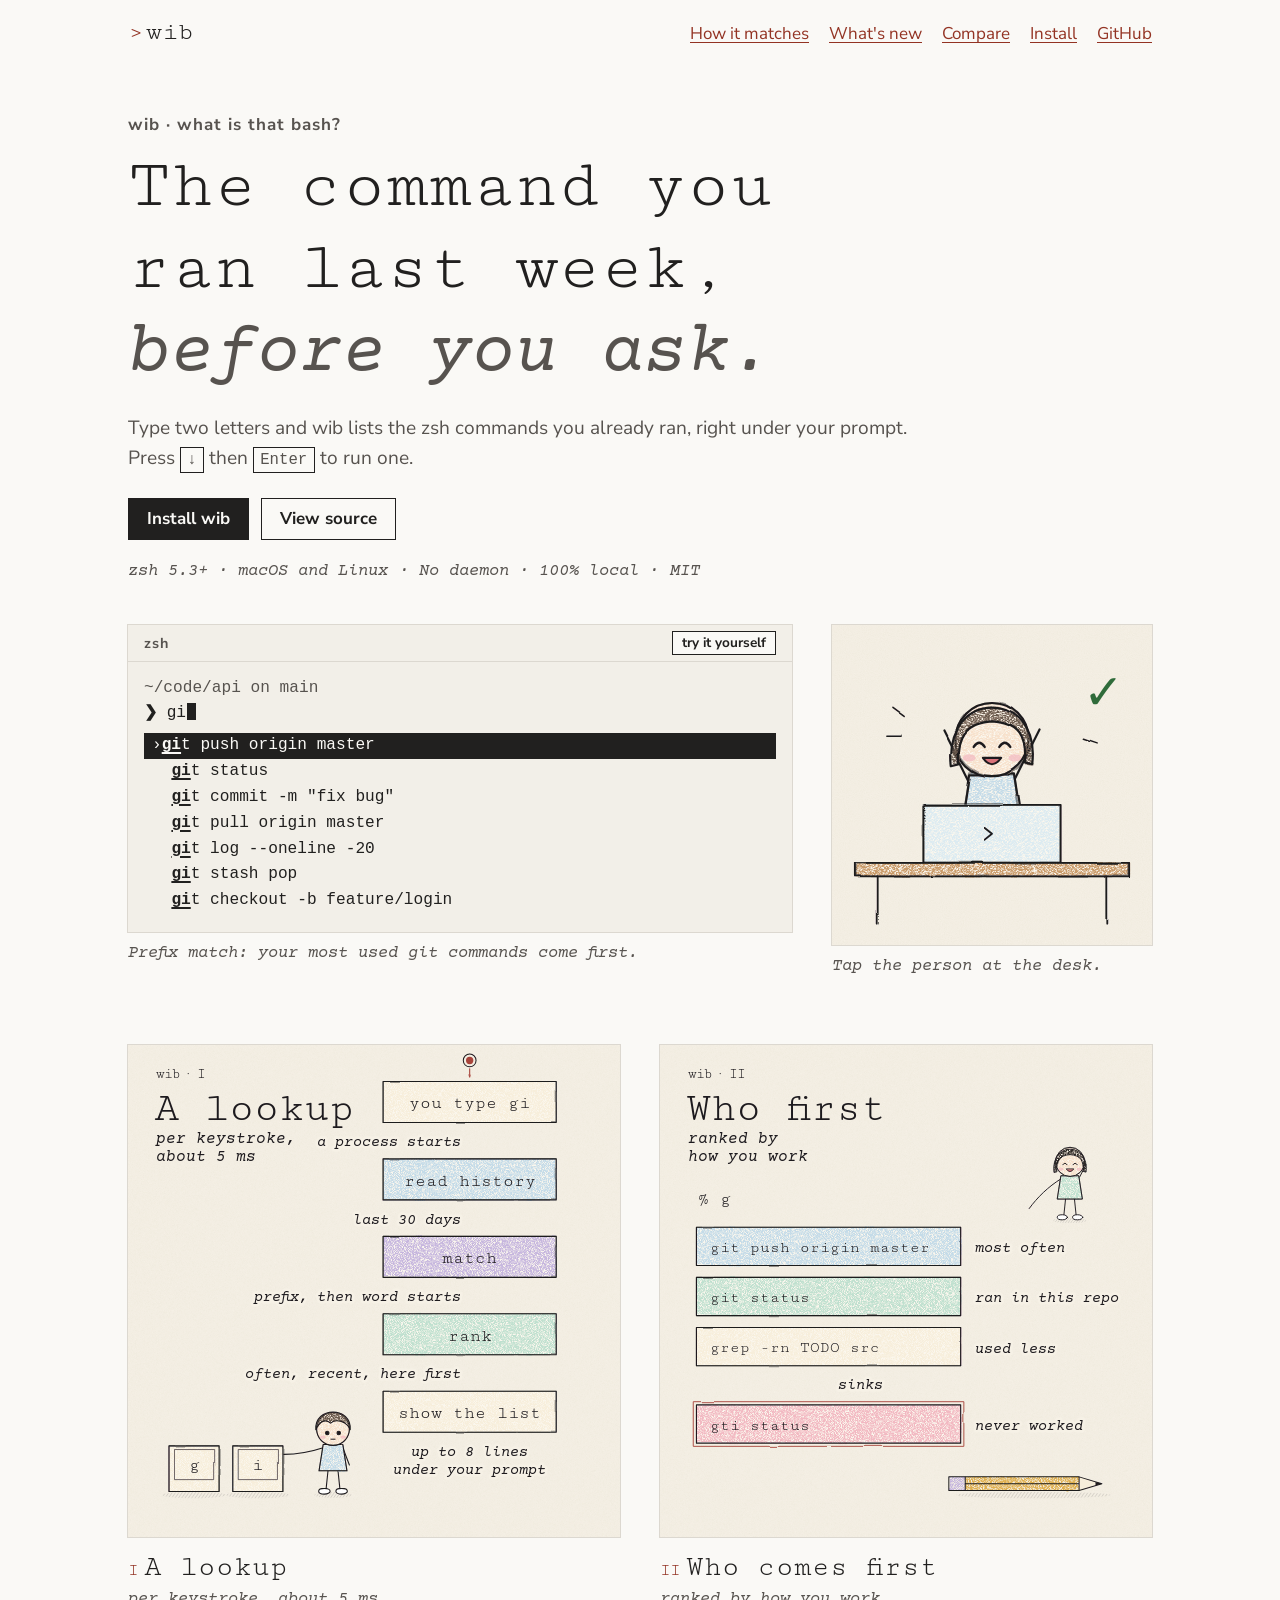
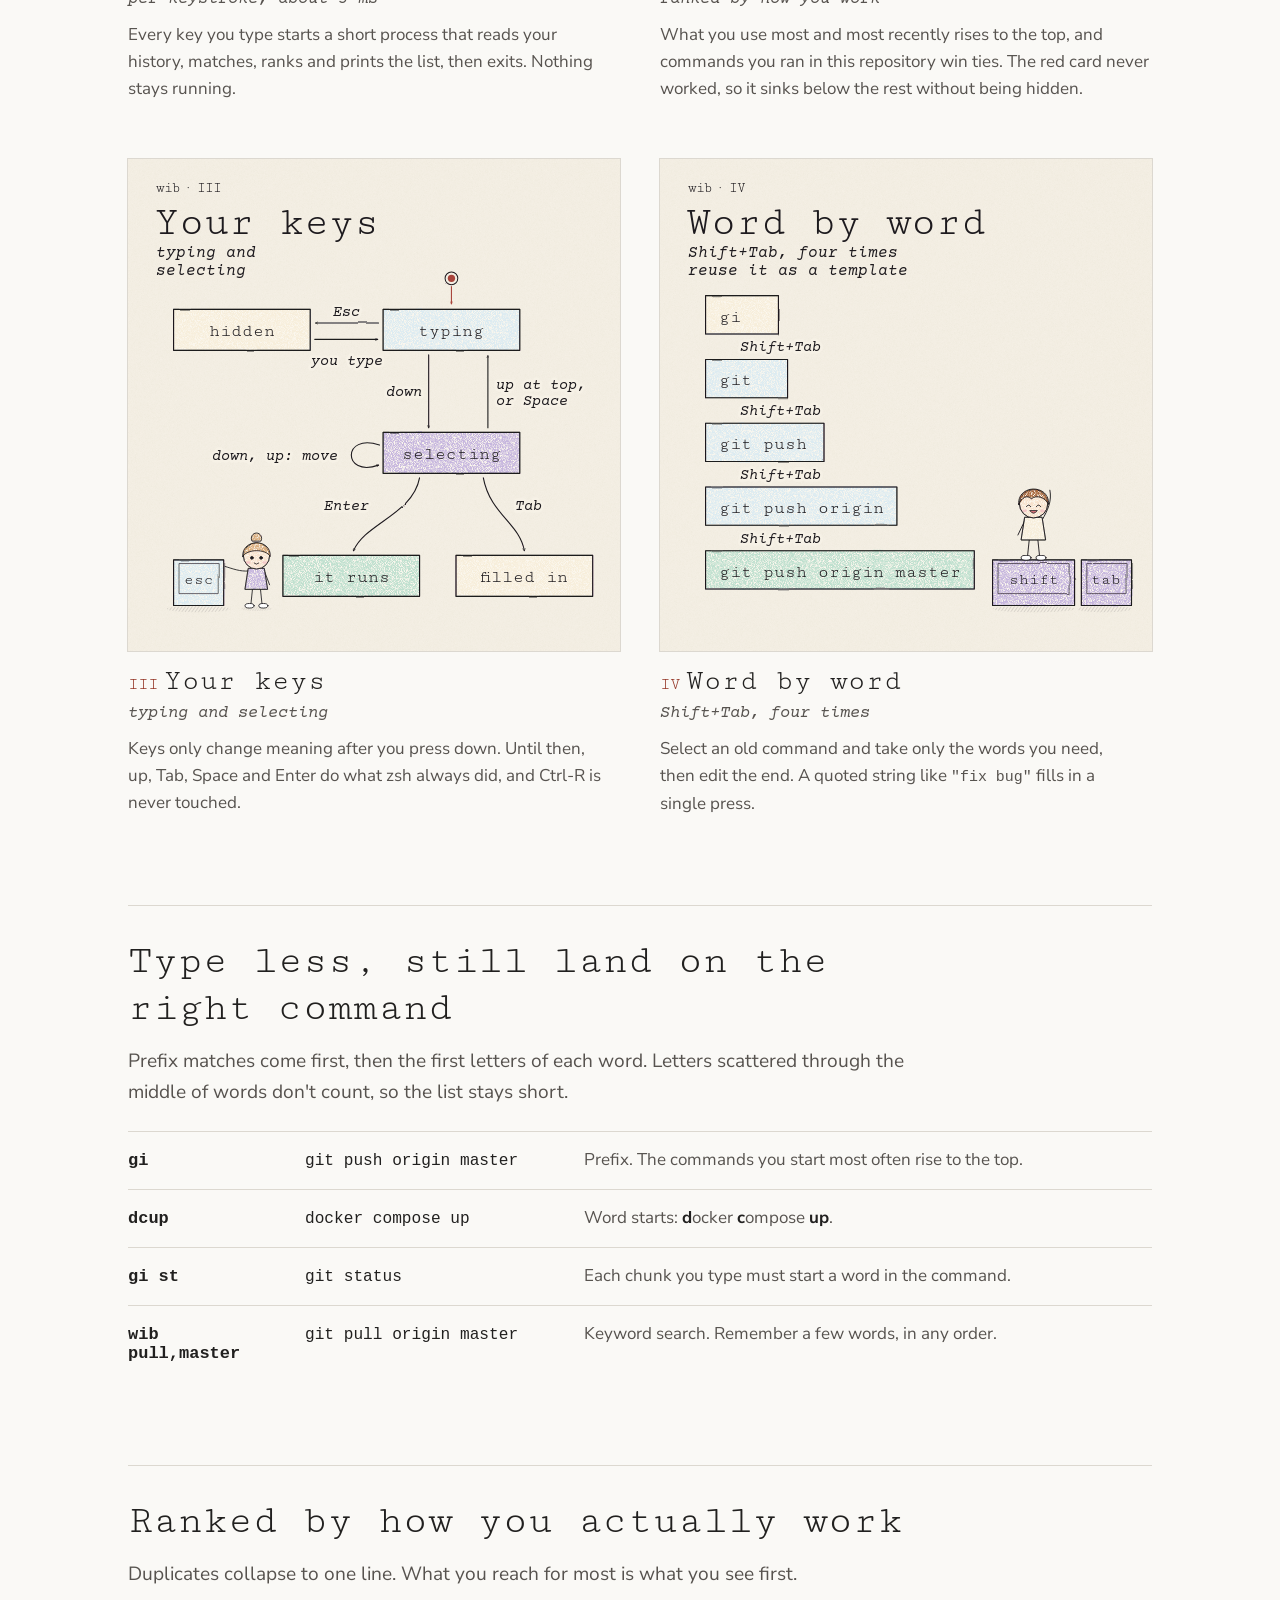
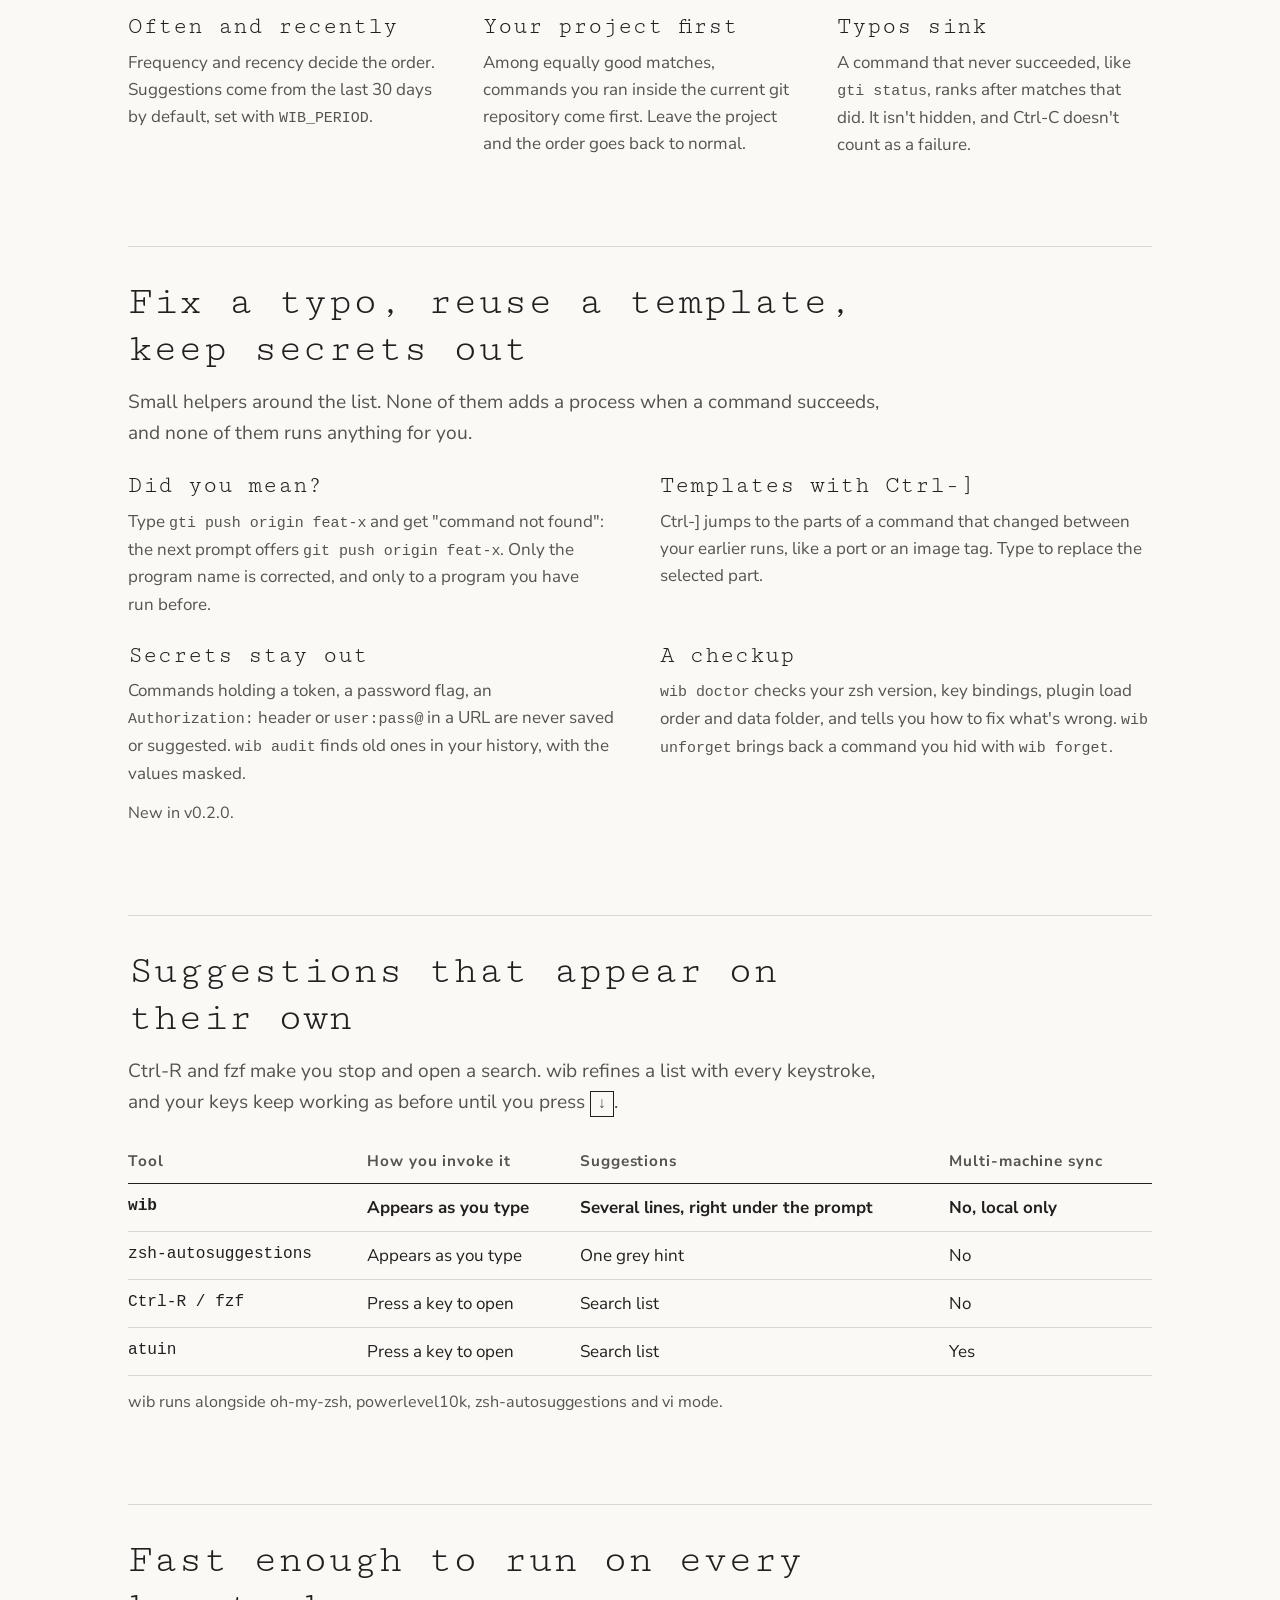
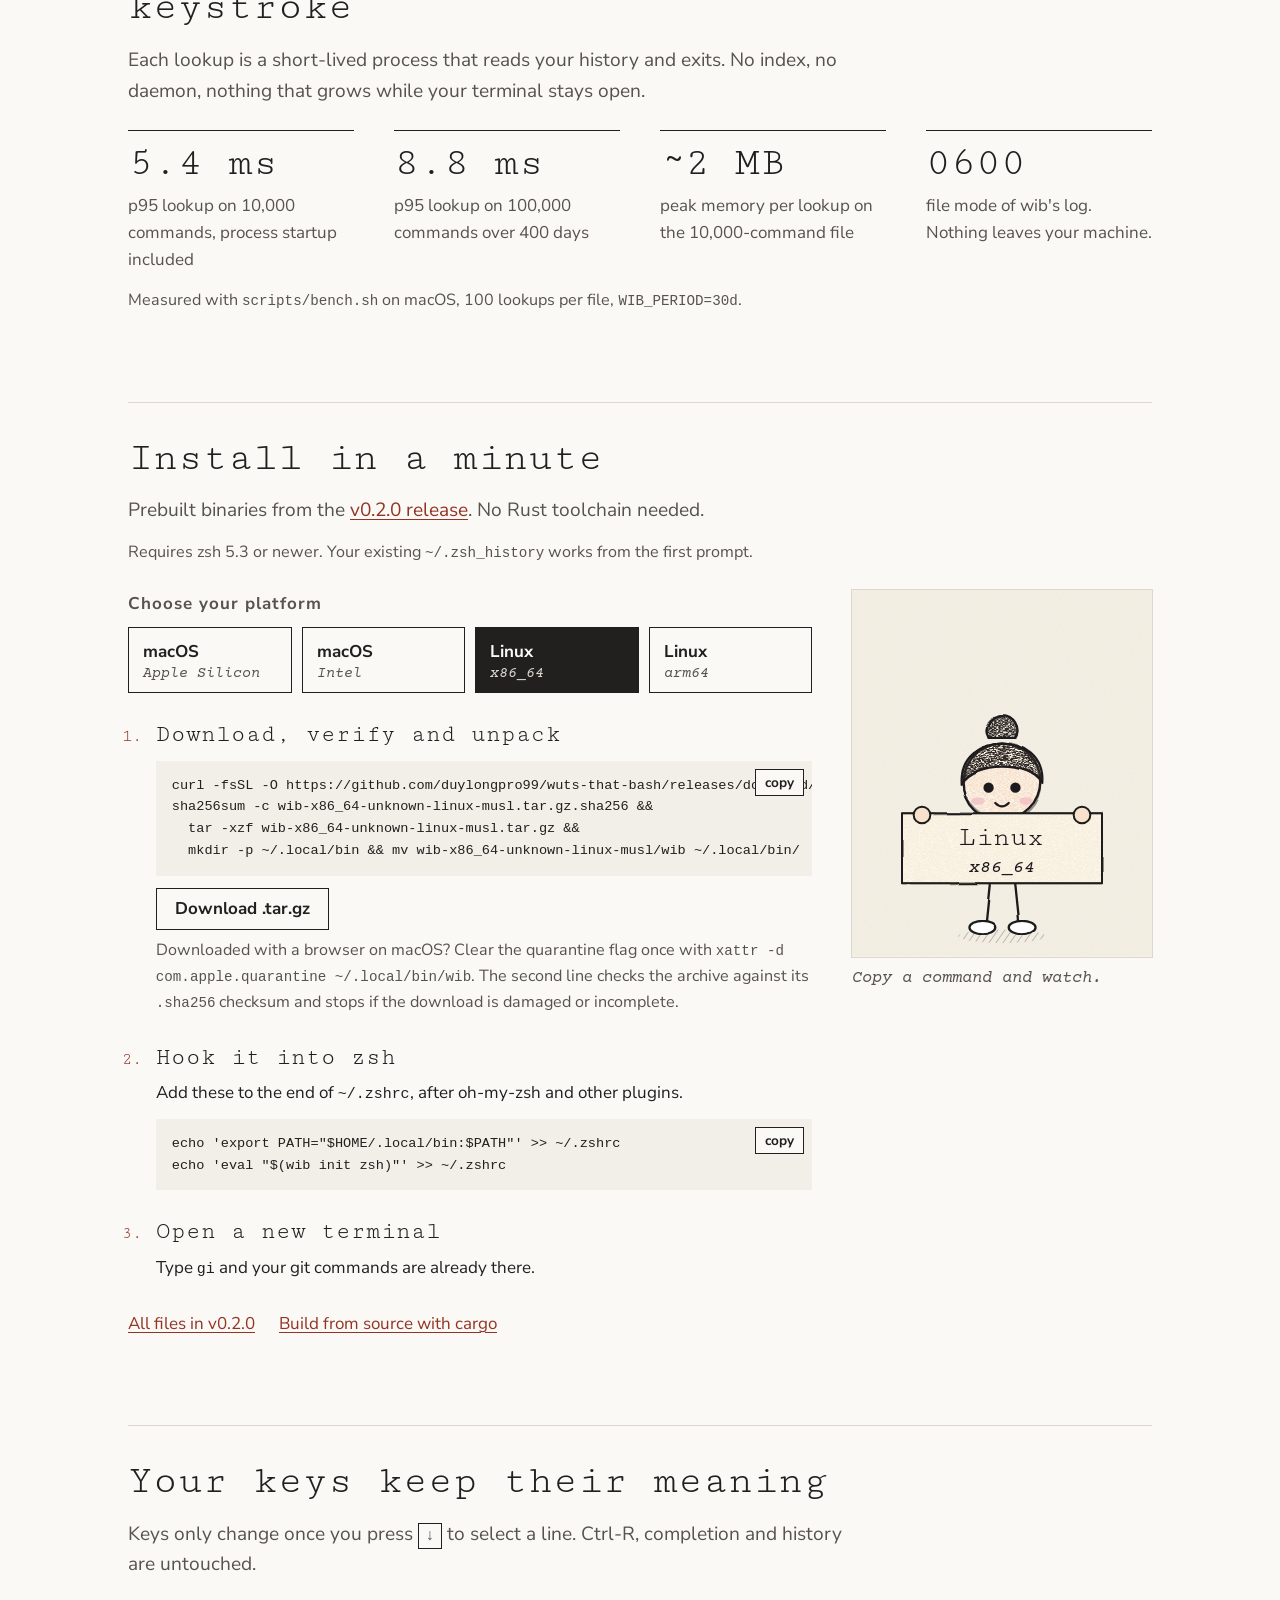
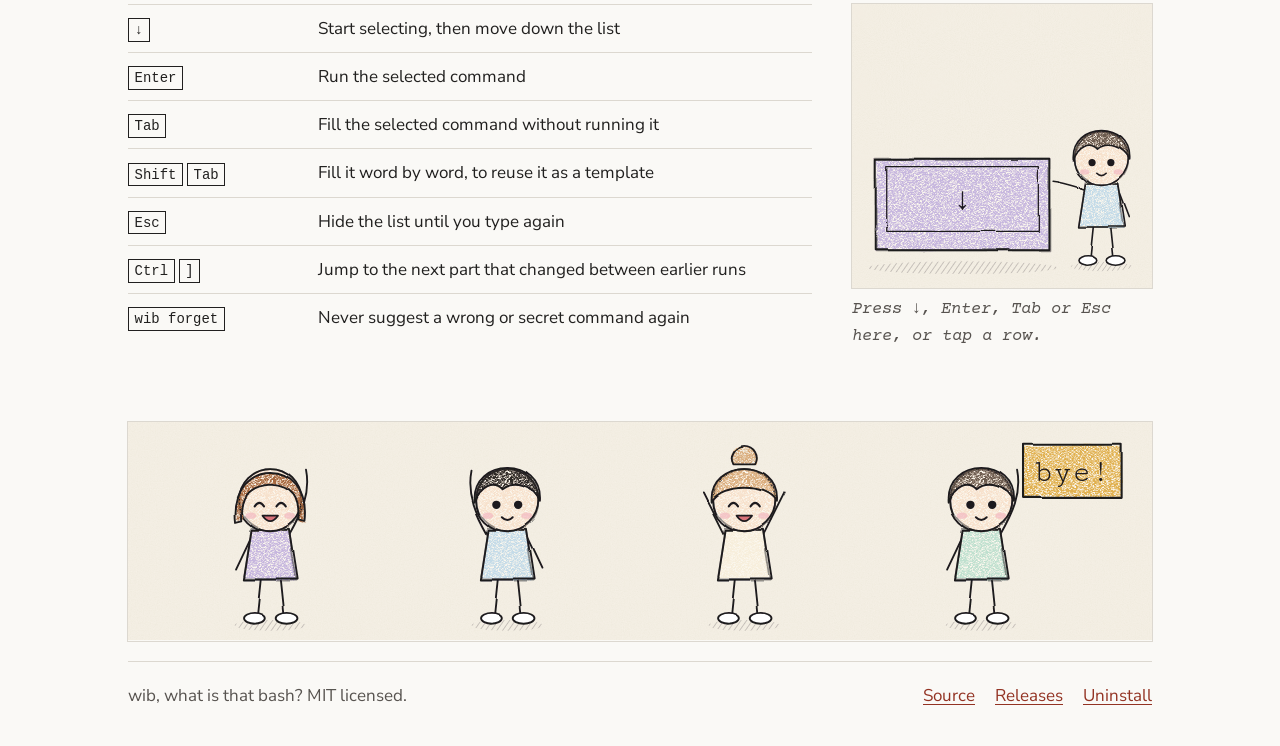
==== commit e823c193: "chore(release): v0.2.0 Point README, site and the deploy runbook at the v0.2.0 downloads.  Co-Author" ====
--- a/site/index.html
+++ b/site/index.html
@@ -872,7 +872,7 @@
         <p><code>wib doctor</code> checks your zsh version, key bindings, plugin load order and data folder, and tells you how to fix what's wrong. <code>wib unforget</code> brings back a command you hid with <code>wib forget</code>.</p>
       </li>
     </ul>
-    <p class="note">New since v0.1.0 and coming in the next release. To use them today, <a href="https://github.com/duylongpro99/wuts-that-bash#installation">build from source with cargo</a>.</p>
+    <p class="note">New in v0.2.0.</p>
   </section>
 
   <section class="section" id="compare">
@@ -906,7 +906,7 @@
 
   <section class="section" id="install">
     <h2>Install in a minute</h2>
-    <p class="lede">Prebuilt binaries from the <a href="https://github.com/duylongpro99/wuts-that-bash/releases/tag/v0.1.0">v0.1.0 release</a>. No Rust toolchain needed.</p>
+    <p class="lede">Prebuilt binaries from the <a href="https://github.com/duylongpro99/wuts-that-bash/releases/tag/v0.2.0">v0.2.0 release</a>. No Rust toolchain needed.</p>
     <p class="note">Requires zsh 5.3 or newer. Your existing <code>~/.zsh_history</code> works from the first prompt.</p>
 
     <div class="side-row">
@@ -929,32 +929,32 @@
       <li>
         <h3>Download, verify and unpack</h3>
         <div class="pkg" data-p="mac-arm">
-          <div class="code"><pre><code>curl -fsSL -O https://github.com/duylongpro99/wuts-that-bash/releases/download/v0.1.0/wib-aarch64-apple-darwin.tar.gz -O https://github.com/duylongpro99/wuts-that-bash/releases/download/v0.1.0/wib-aarch64-apple-darwin.tar.gz.sha256
+          <div class="code"><pre><code>curl -fsSL -O https://github.com/duylongpro99/wuts-that-bash/releases/download/v0.2.0/wib-aarch64-apple-darwin.tar.gz -O https://github.com/duylongpro99/wuts-that-bash/releases/download/v0.2.0/wib-aarch64-apple-darwin.tar.gz.sha256
 shasum -a 256 -c wib-aarch64-apple-darwin.tar.gz.sha256 &amp;&amp;
   tar -xzf wib-aarch64-apple-darwin.tar.gz &amp;&amp;
   mkdir -p ~/.local/bin &amp;&amp; mv wib-aarch64-apple-darwin/wib ~/.local/bin/</code></pre></div>
-          <a class="button" href="https://github.com/duylongpro99/wuts-that-bash/releases/download/v0.1.0/wib-aarch64-apple-darwin.tar.gz">Download .tar.gz</a>
+          <a class="button" href="https://github.com/duylongpro99/wuts-that-bash/releases/download/v0.2.0/wib-aarch64-apple-darwin.tar.gz">Download .tar.gz</a>
         </div>
         <div class="pkg" data-p="mac-x64">
-          <div class="code"><pre><code>curl -fsSL -O https://github.com/duylongpro99/wuts-that-bash/releases/download/v0.1.0/wib-x86_64-apple-darwin.tar.gz -O https://github.com/duylongpro99/wuts-that-bash/releases/download/v0.1.0/wib-x86_64-apple-darwin.tar.gz.sha256
+          <div class="code"><pre><code>curl -fsSL -O https://github.com/duylongpro99/wuts-that-bash/releases/download/v0.2.0/wib-x86_64-apple-darwin.tar.gz -O https://github.com/duylongpro99/wuts-that-bash/releases/download/v0.2.0/wib-x86_64-apple-darwin.tar.gz.sha256
 shasum -a 256 -c wib-x86_64-apple-darwin.tar.gz.sha256 &amp;&amp;
   tar -xzf wib-x86_64-apple-darwin.tar.gz &amp;&amp;
   mkdir -p ~/.local/bin &amp;&amp; mv wib-x86_64-apple-darwin/wib ~/.local/bin/</code></pre></div>
-          <a class="button" href="https://github.com/duylongpro99/wuts-that-bash/releases/download/v0.1.0/wib-x86_64-apple-darwin.tar.gz">Download .tar.gz</a>
+          <a class="button" href="https://github.com/duylongpro99/wuts-that-bash/releases/download/v0.2.0/wib-x86_64-apple-darwin.tar.gz">Download .tar.gz</a>
         </div>
         <div class="pkg" data-p="linux-x64">
-          <div class="code"><pre><code>curl -fsSL -O https://github.com/duylongpro99/wuts-that-bash/releases/download/v0.1.0/wib-x86_64-unknown-linux-musl.tar.gz -O https://github.com/duylongpro99/wuts-that-bash/releases/download/v0.1.0/wib-x86_64-unknown-linux-musl.tar.gz.sha256
+          <div class="code"><pre><code>curl -fsSL -O https://github.com/duylongpro99/wuts-that-bash/releases/download/v0.2.0/wib-x86_64-unknown-linux-musl.tar.gz -O https://github.com/duylongpro99/wuts-that-bash/releases/download/v0.2.0/wib-x86_64-unknown-linux-musl.tar.gz.sha256
 sha256sum -c wib-x86_64-unknown-linux-musl.tar.gz.sha256 &amp;&amp;
   tar -xzf wib-x86_64-unknown-linux-musl.tar.gz &amp;&amp;
   mkdir -p ~/.local/bin &amp;&amp; mv wib-x86_64-unknown-linux-musl/wib ~/.local/bin/</code></pre></div>
-          <a class="button" href="https://github.com/duylongpro99/wuts-that-bash/releases/download/v0.1.0/wib-x86_64-unknown-linux-musl.tar.gz">Download .tar.gz</a>
+          <a class="button" href="https://github.com/duylongpro99/wuts-that-bash/releases/download/v0.2.0/wib-x86_64-unknown-linux-musl.tar.gz">Download .tar.gz</a>
         </div>
         <div class="pkg" data-p="linux-arm">
-          <div class="code"><pre><code>curl -fsSL -O https://github.com/duylongpro99/wuts-that-bash/releases/download/v0.1.0/wib-aarch64-unknown-linux-musl.tar.gz -O https://github.com/duylongpro99/wuts-that-bash/releases/download/v0.1.0/wib-aarch64-unknown-linux-musl.tar.gz.sha256
+          <div class="code"><pre><code>curl -fsSL -O https://github.com/duylongpro99/wuts-that-bash/releases/download/v0.2.0/wib-aarch64-unknown-linux-musl.tar.gz -O https://github.com/duylongpro99/wuts-that-bash/releases/download/v0.2.0/wib-aarch64-unknown-linux-musl.tar.gz.sha256
 sha256sum -c wib-aarch64-unknown-linux-musl.tar.gz.sha256 &amp;&amp;
   tar -xzf wib-aarch64-unknown-linux-musl.tar.gz &amp;&amp;
   mkdir -p ~/.local/bin &amp;&amp; mv wib-aarch64-unknown-linux-musl/wib ~/.local/bin/</code></pre></div>
-          <a class="button" href="https://github.com/duylongpro99/wuts-that-bash/releases/download/v0.1.0/wib-aarch64-unknown-linux-musl.tar.gz">Download .tar.gz</a>
+          <a class="button" href="https://github.com/duylongpro99/wuts-that-bash/releases/download/v0.2.0/wib-aarch64-unknown-linux-musl.tar.gz">Download .tar.gz</a>
         </div>
         <p class="note">Downloaded with a browser on macOS? Clear the quarantine flag once with <code>xattr -d com.apple.quarantine ~/.local/bin/wib</code>. The second line checks the archive against its <code>.sha256</code> checksum and stops if the download is damaged or incomplete.</p>
       </li>
@@ -1004,7 +1004,7 @@
     </div>
 
     <div class="release-links">
-      <a href="https://github.com/duylongpro99/wuts-that-bash/releases/tag/v0.1.0">All files in v0.1.0</a>
+      <a href="https://github.com/duylongpro99/wuts-that-bash/releases/tag/v0.2.0">All files in v0.2.0</a>
       <a href="https://github.com/duylongpro99/wuts-that-bash#installation">Build from source with cargo</a>
     </div>
   </section>
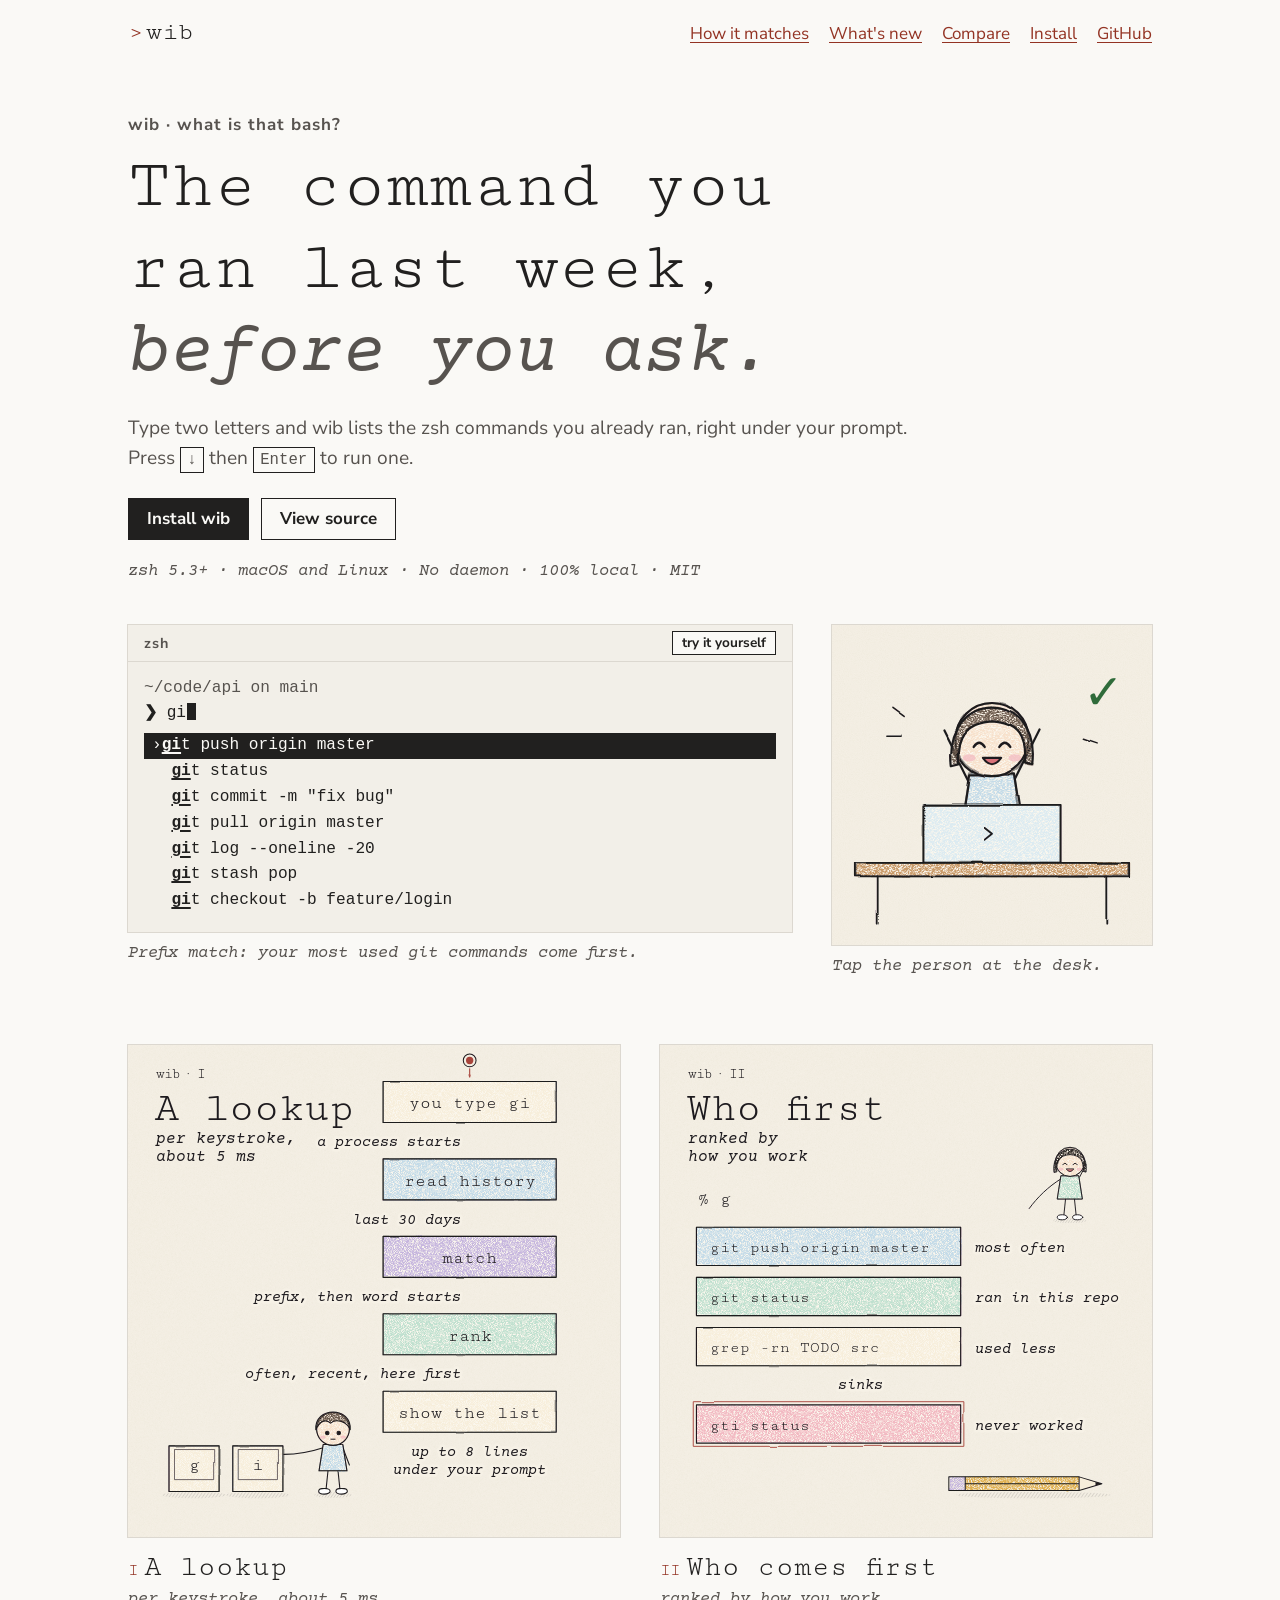
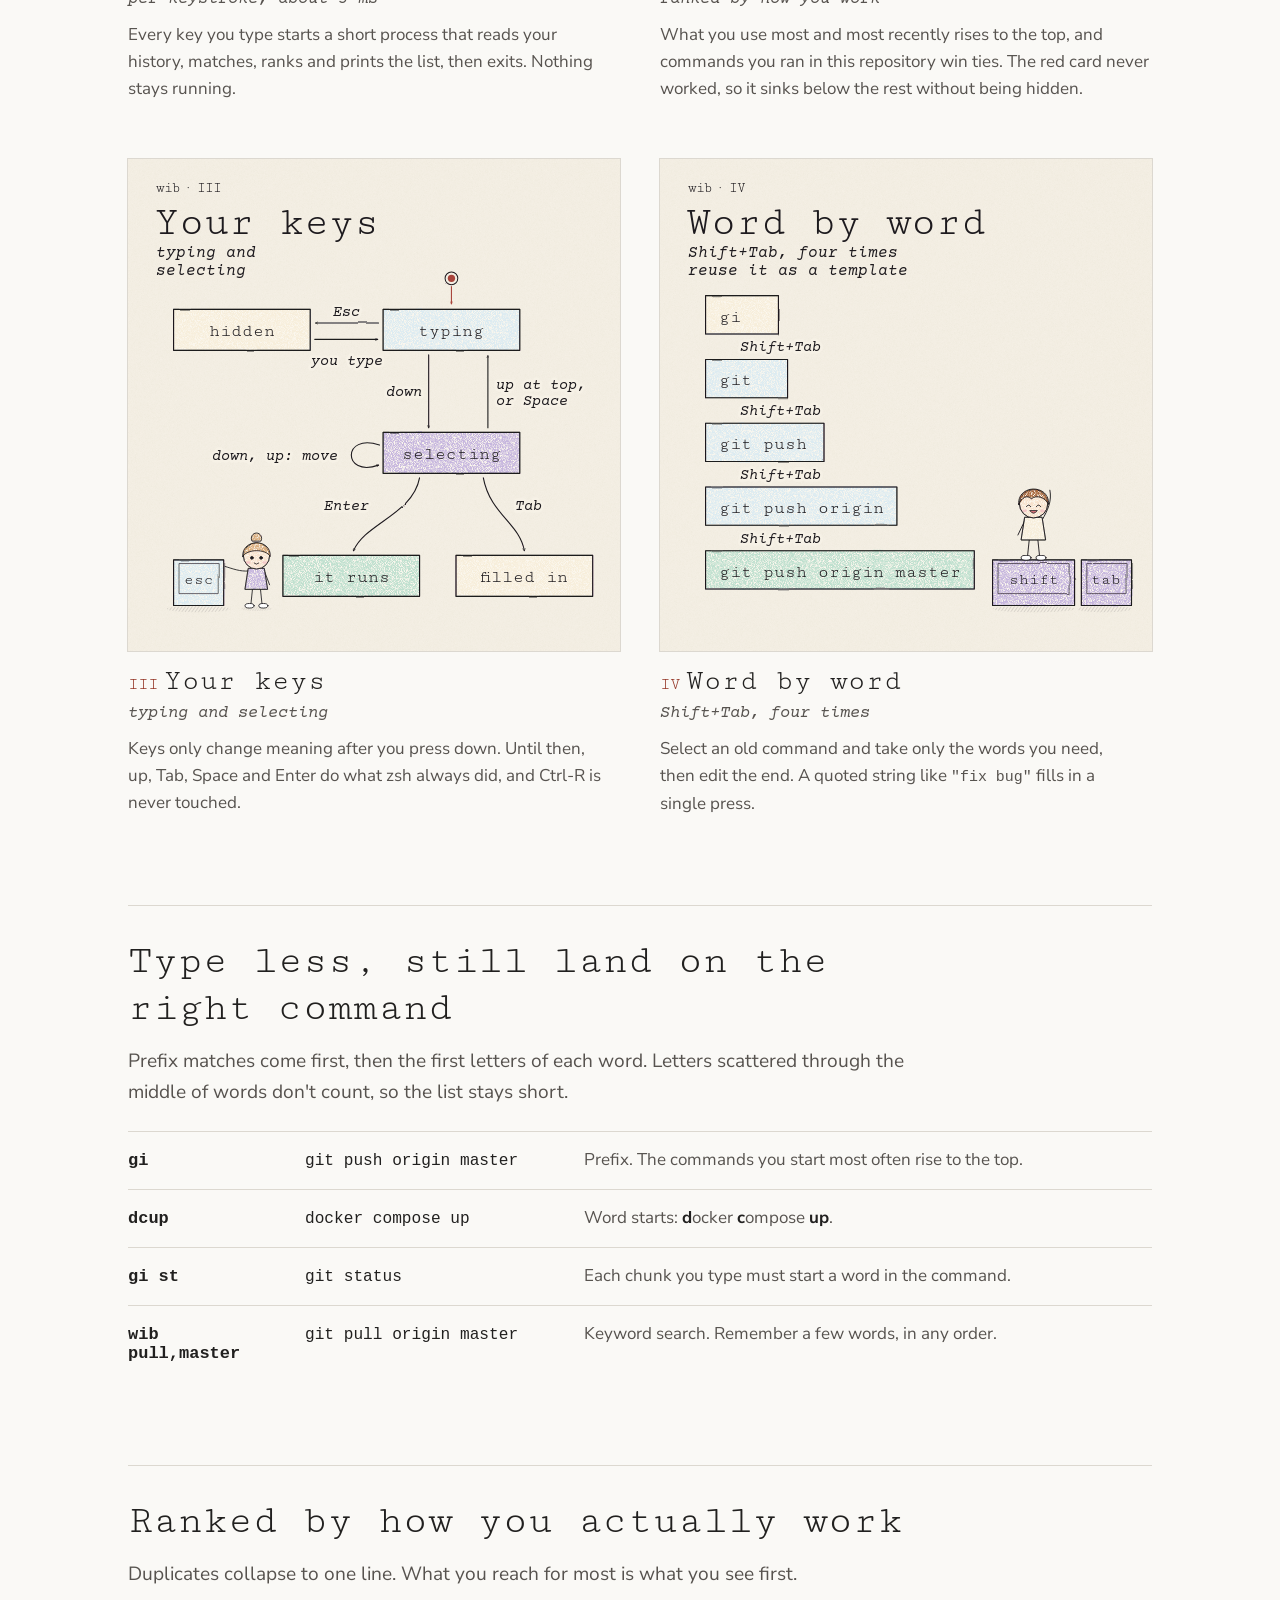
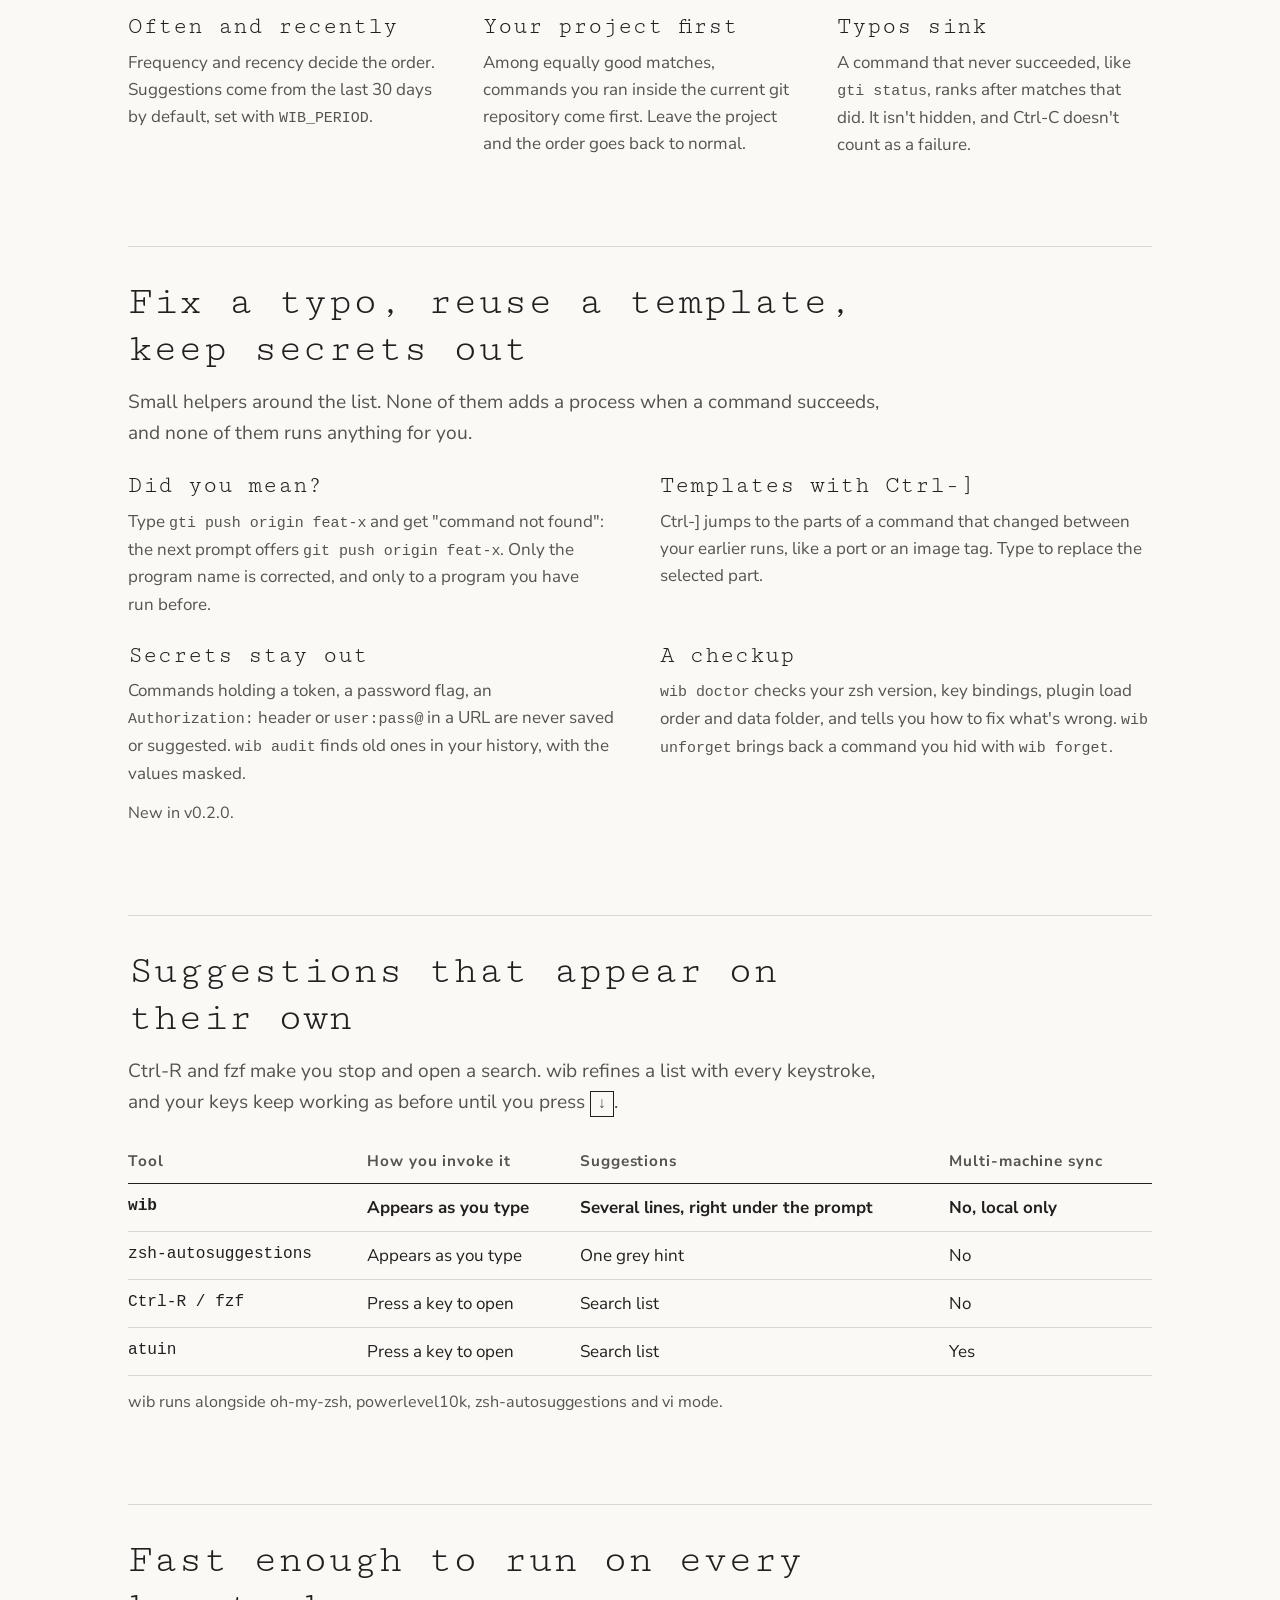
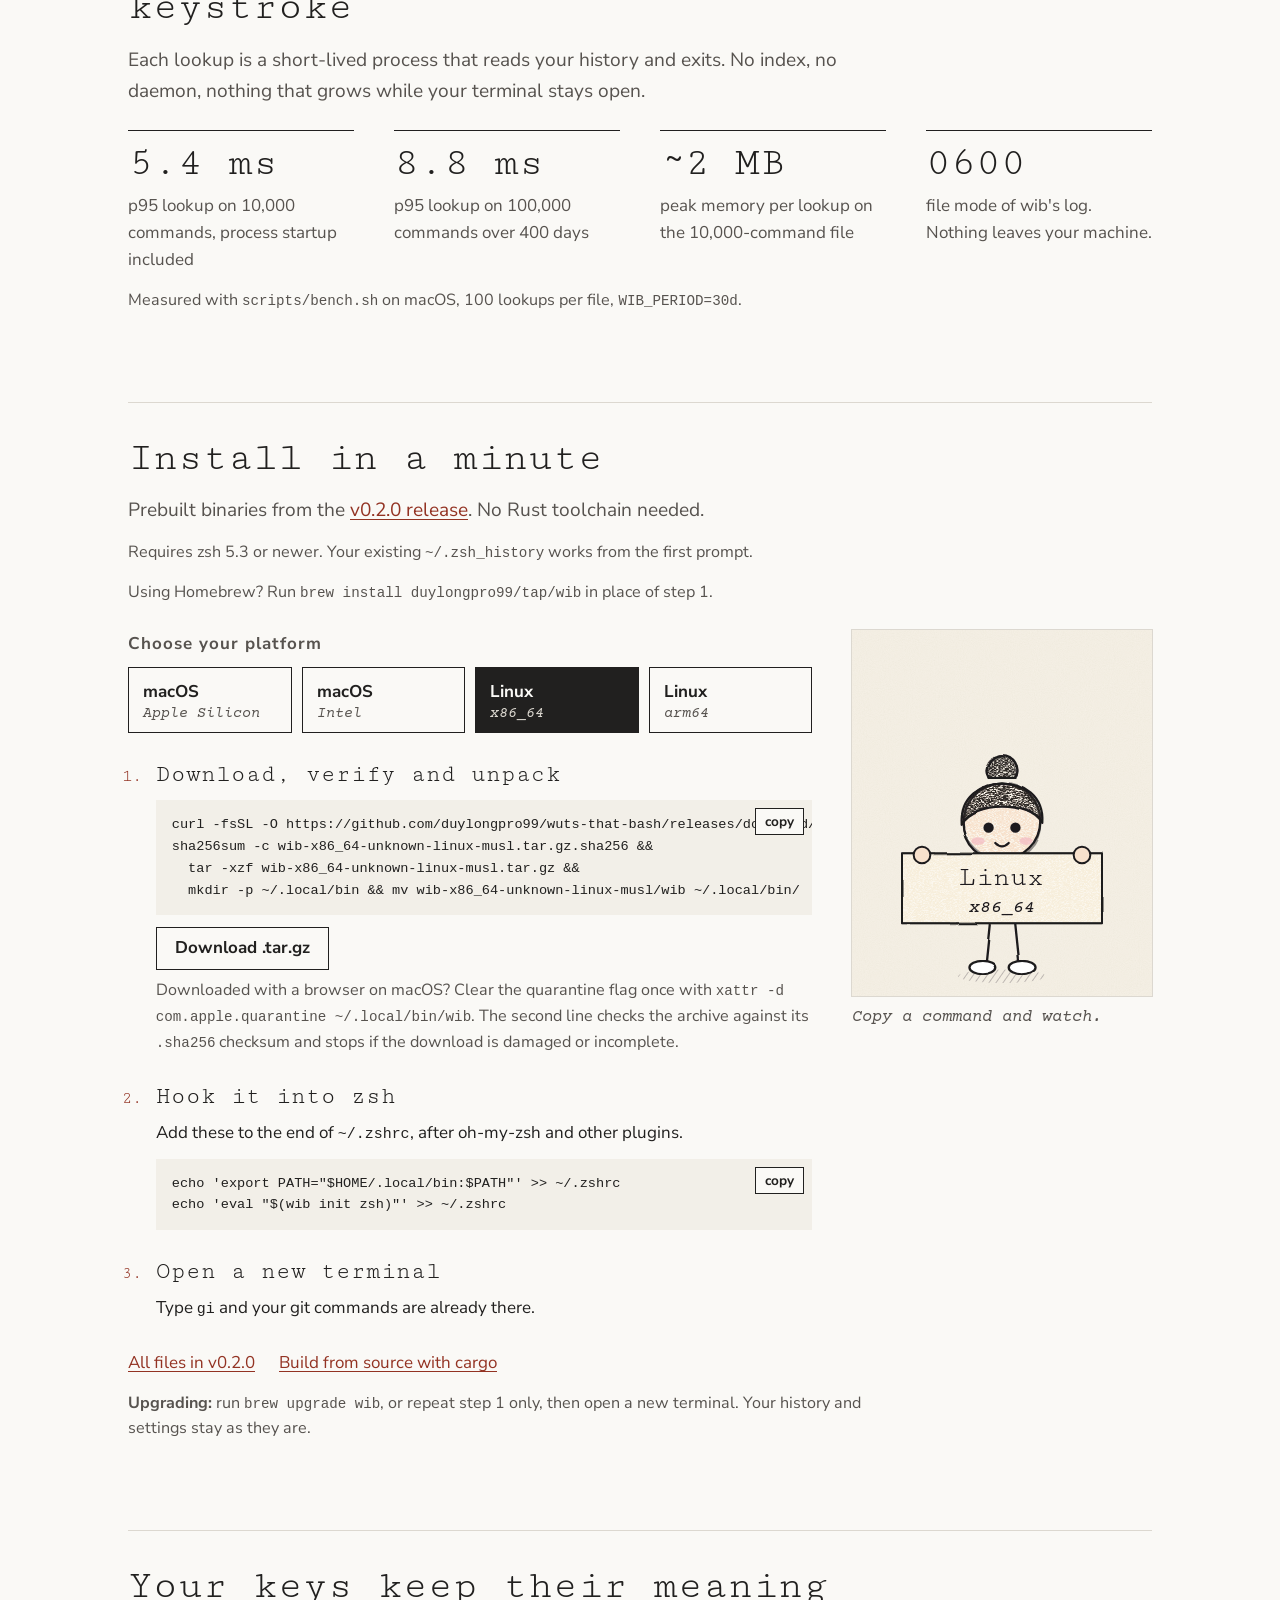
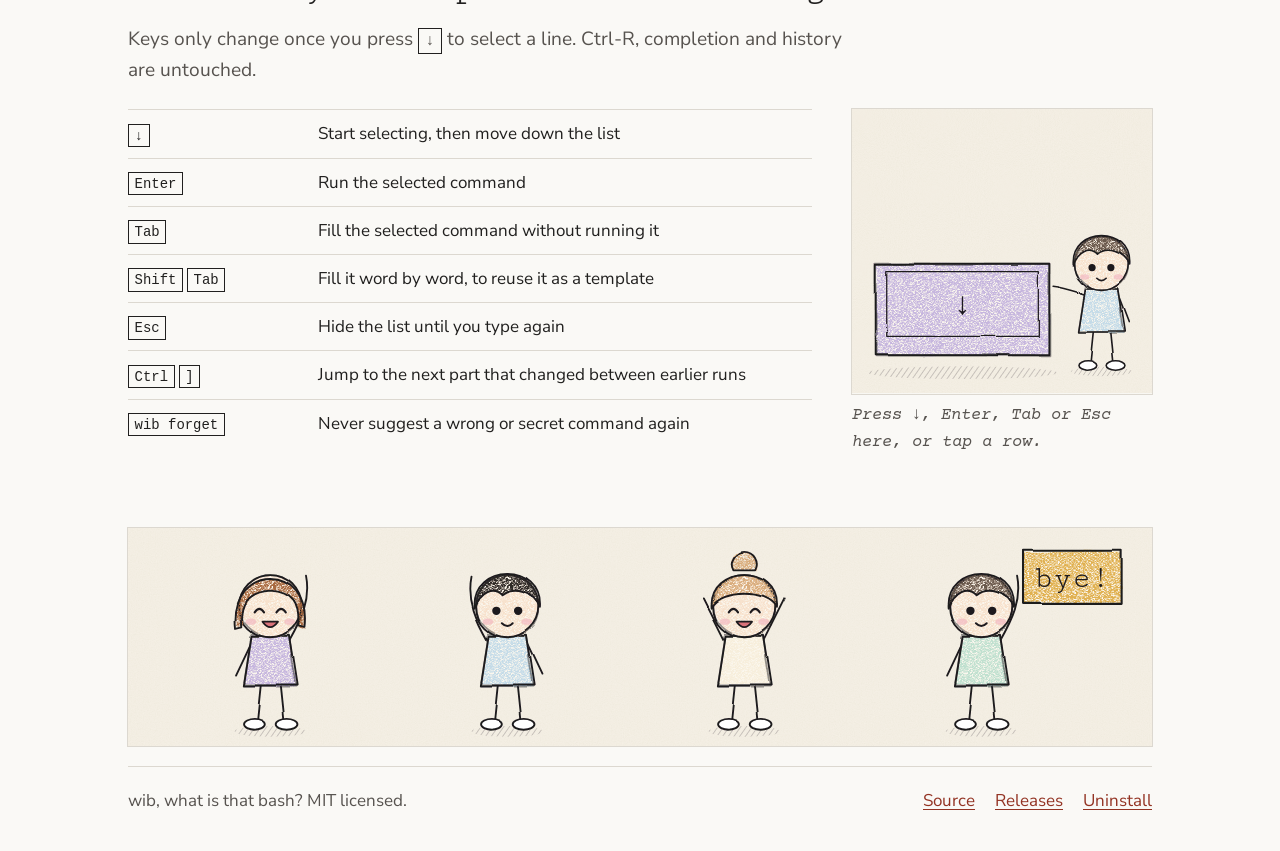
==== commit 560088bd: "feat(release): publish to a Homebrew tap and document upgrading - scripts/homebrew-formula.sh render" ====
--- a/site/index.html
+++ b/site/index.html
@@ -908,6 +908,7 @@
     <h2>Install in a minute</h2>
     <p class="lede">Prebuilt binaries from the <a href="https://github.com/duylongpro99/wuts-that-bash/releases/tag/v0.2.0">v0.2.0 release</a>. No Rust toolchain needed.</p>
     <p class="note">Requires zsh 5.3 or newer. Your existing <code>~/.zsh_history</code> works from the first prompt.</p>
+    <p class="note">Using Homebrew? Run <code>brew install duylongpro99/tap/wib</code> in place of step 1.</p>
 
     <div class="side-row">
     <div>
@@ -1007,6 +1008,7 @@
       <a href="https://github.com/duylongpro99/wuts-that-bash/releases/tag/v0.2.0">All files in v0.2.0</a>
       <a href="https://github.com/duylongpro99/wuts-that-bash#installation">Build from source with cargo</a>
     </div>
+    <p class="note" id="upgrade"><b>Upgrading:</b> run <code>brew upgrade wib</code>, or repeat step 1 only, then open a new terminal. Your history and settings stay as they are.</p>
   </section>
 
   <section class="section">
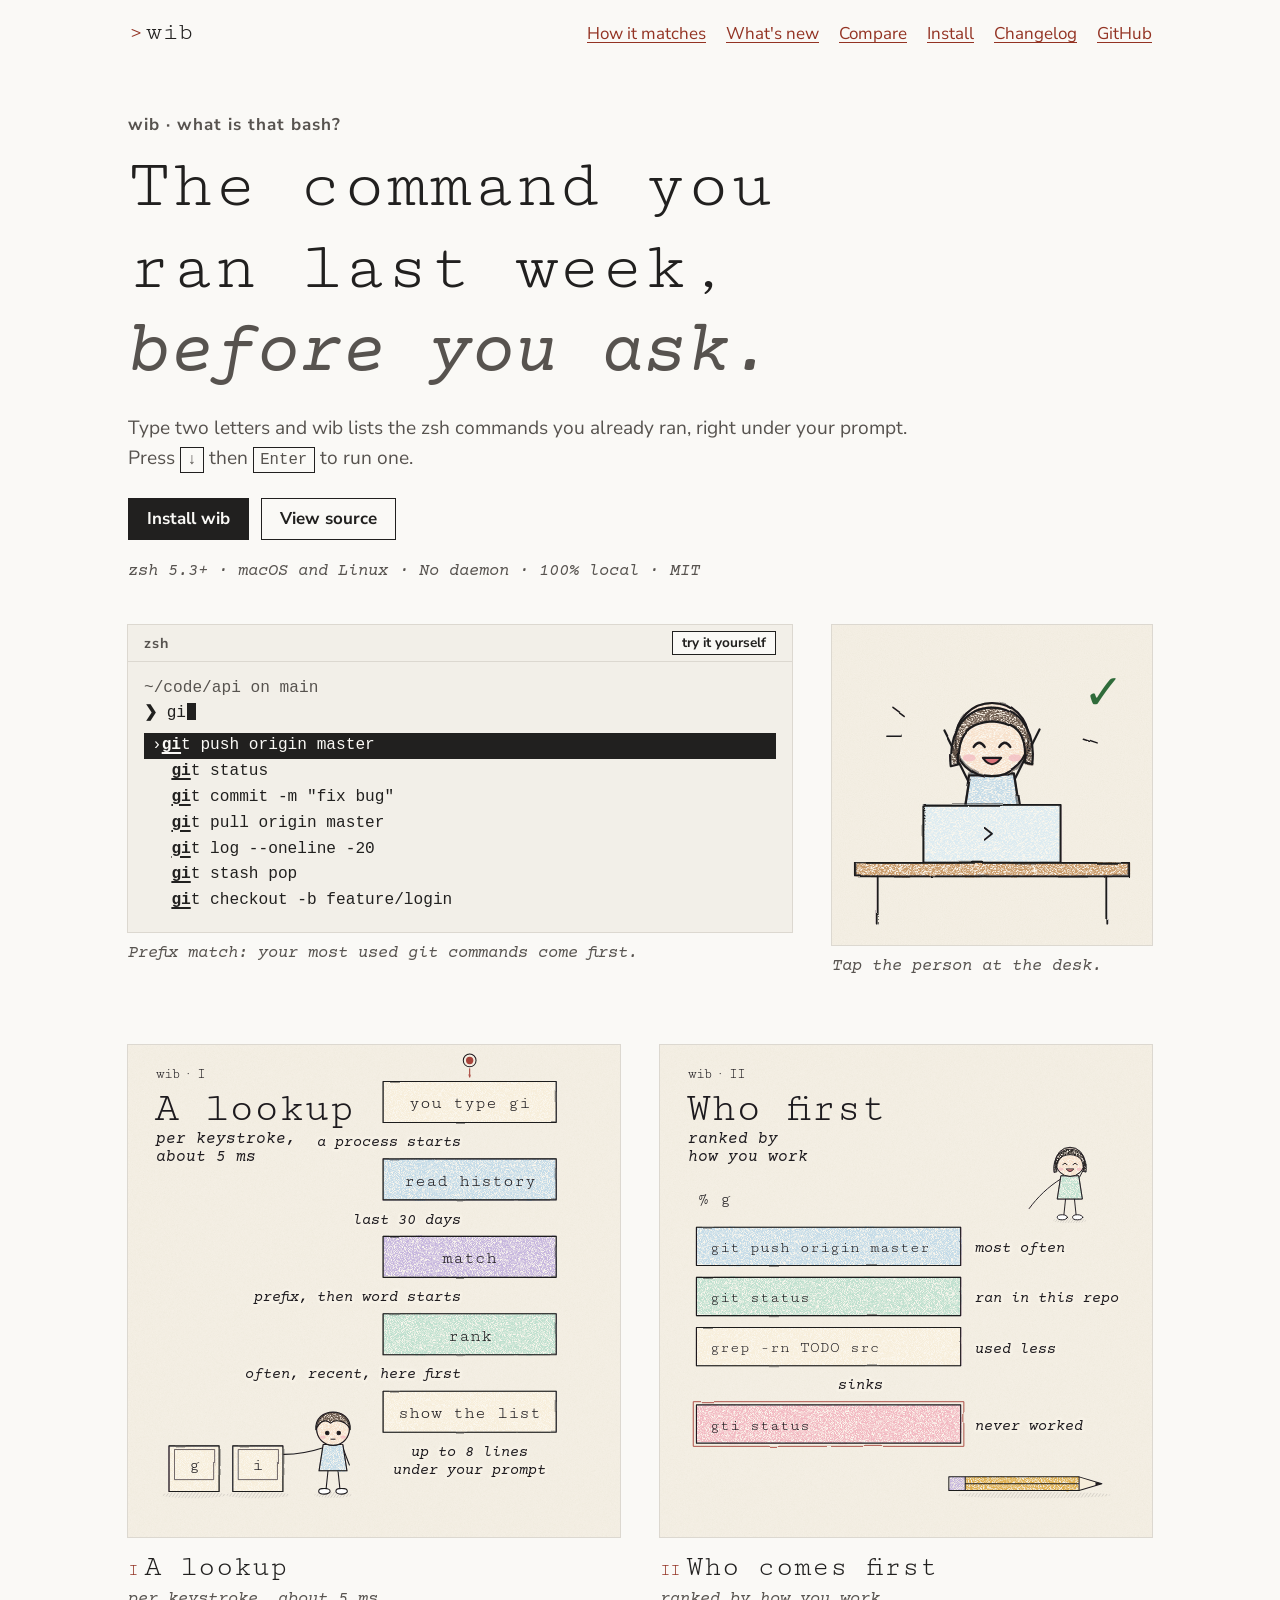
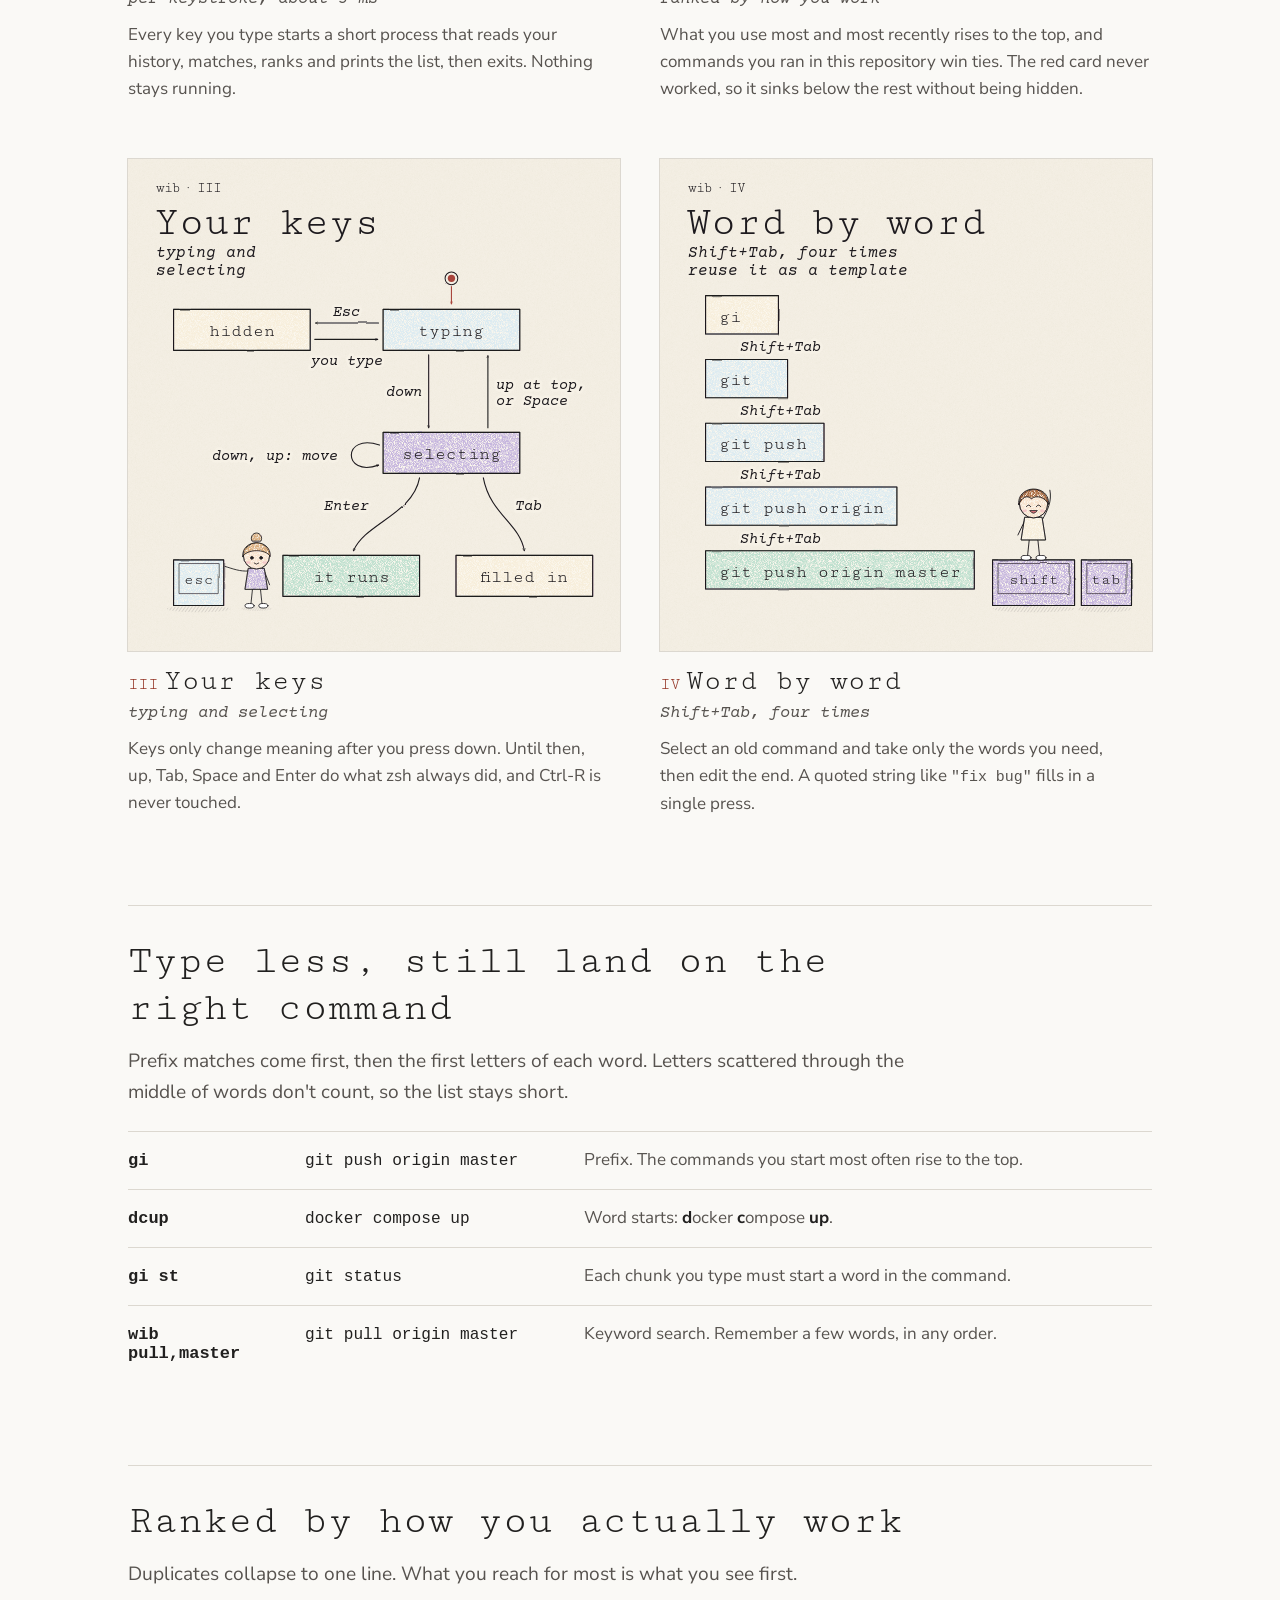
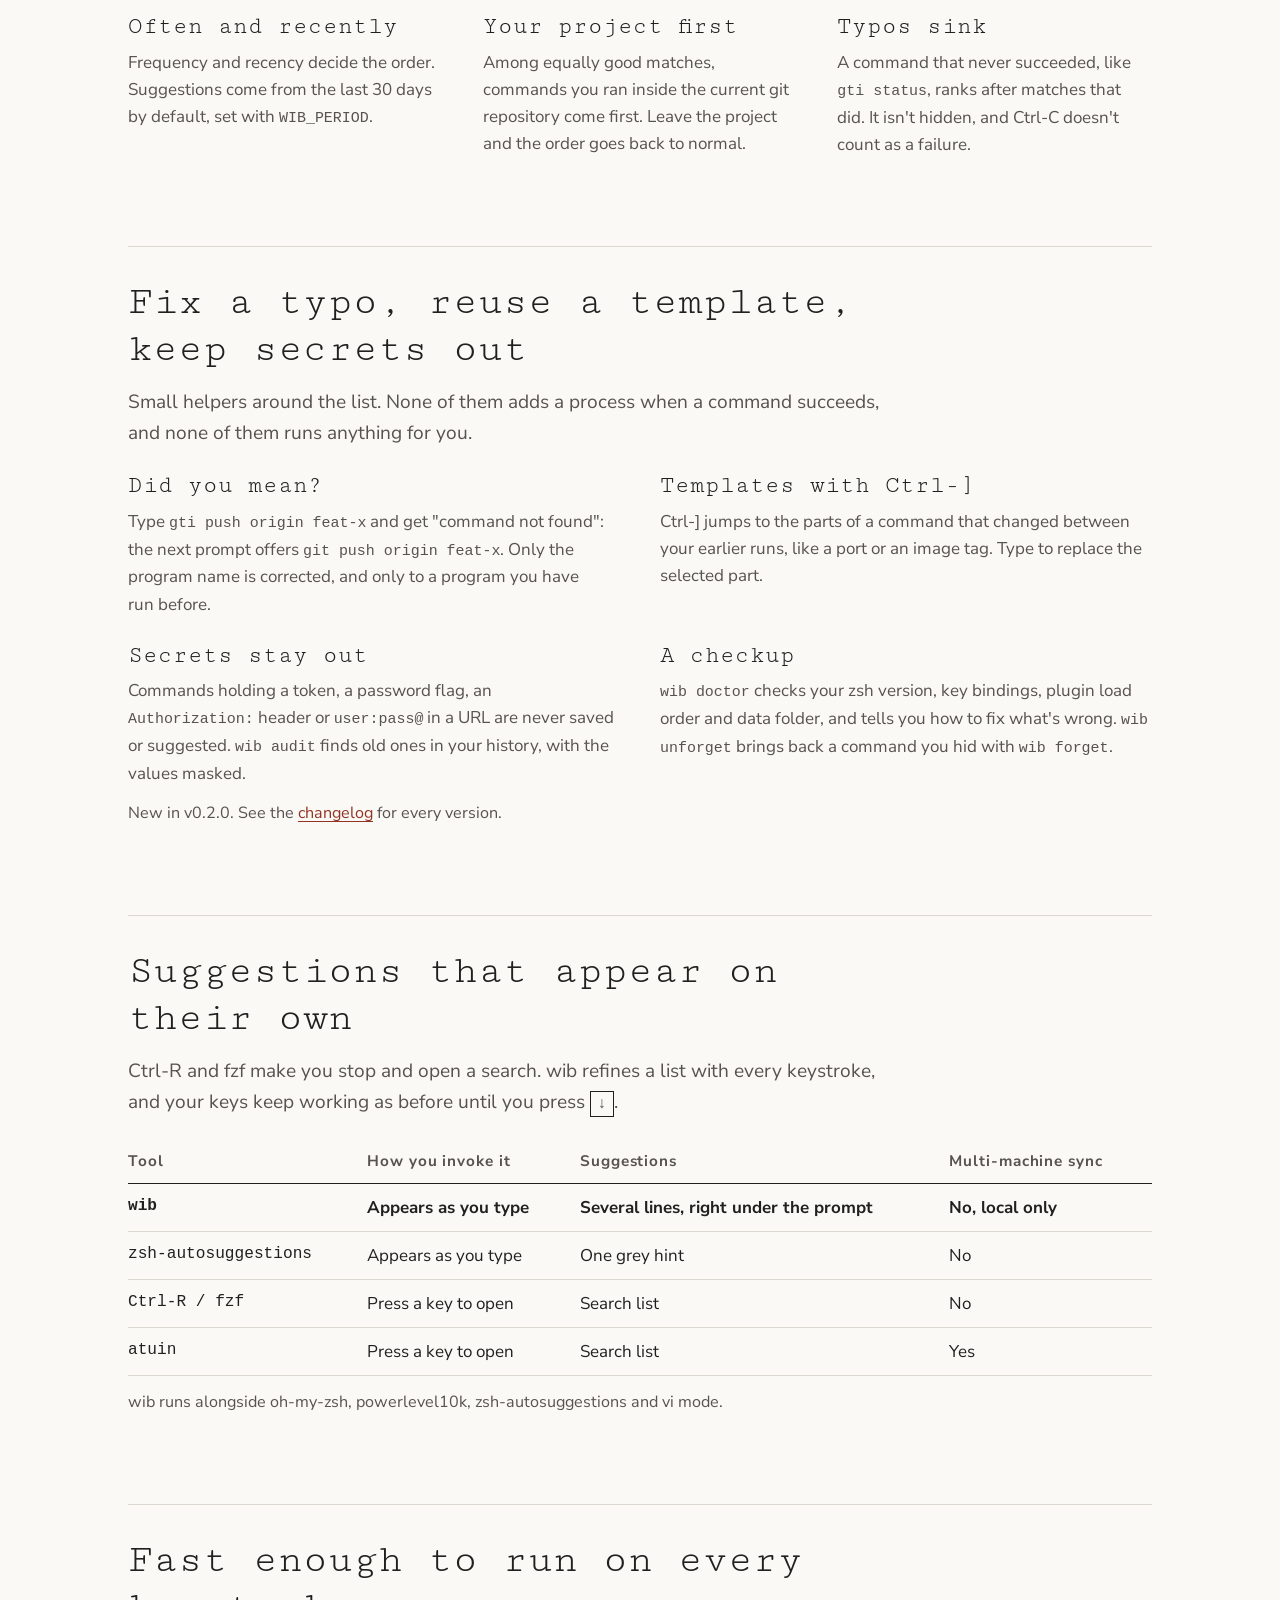
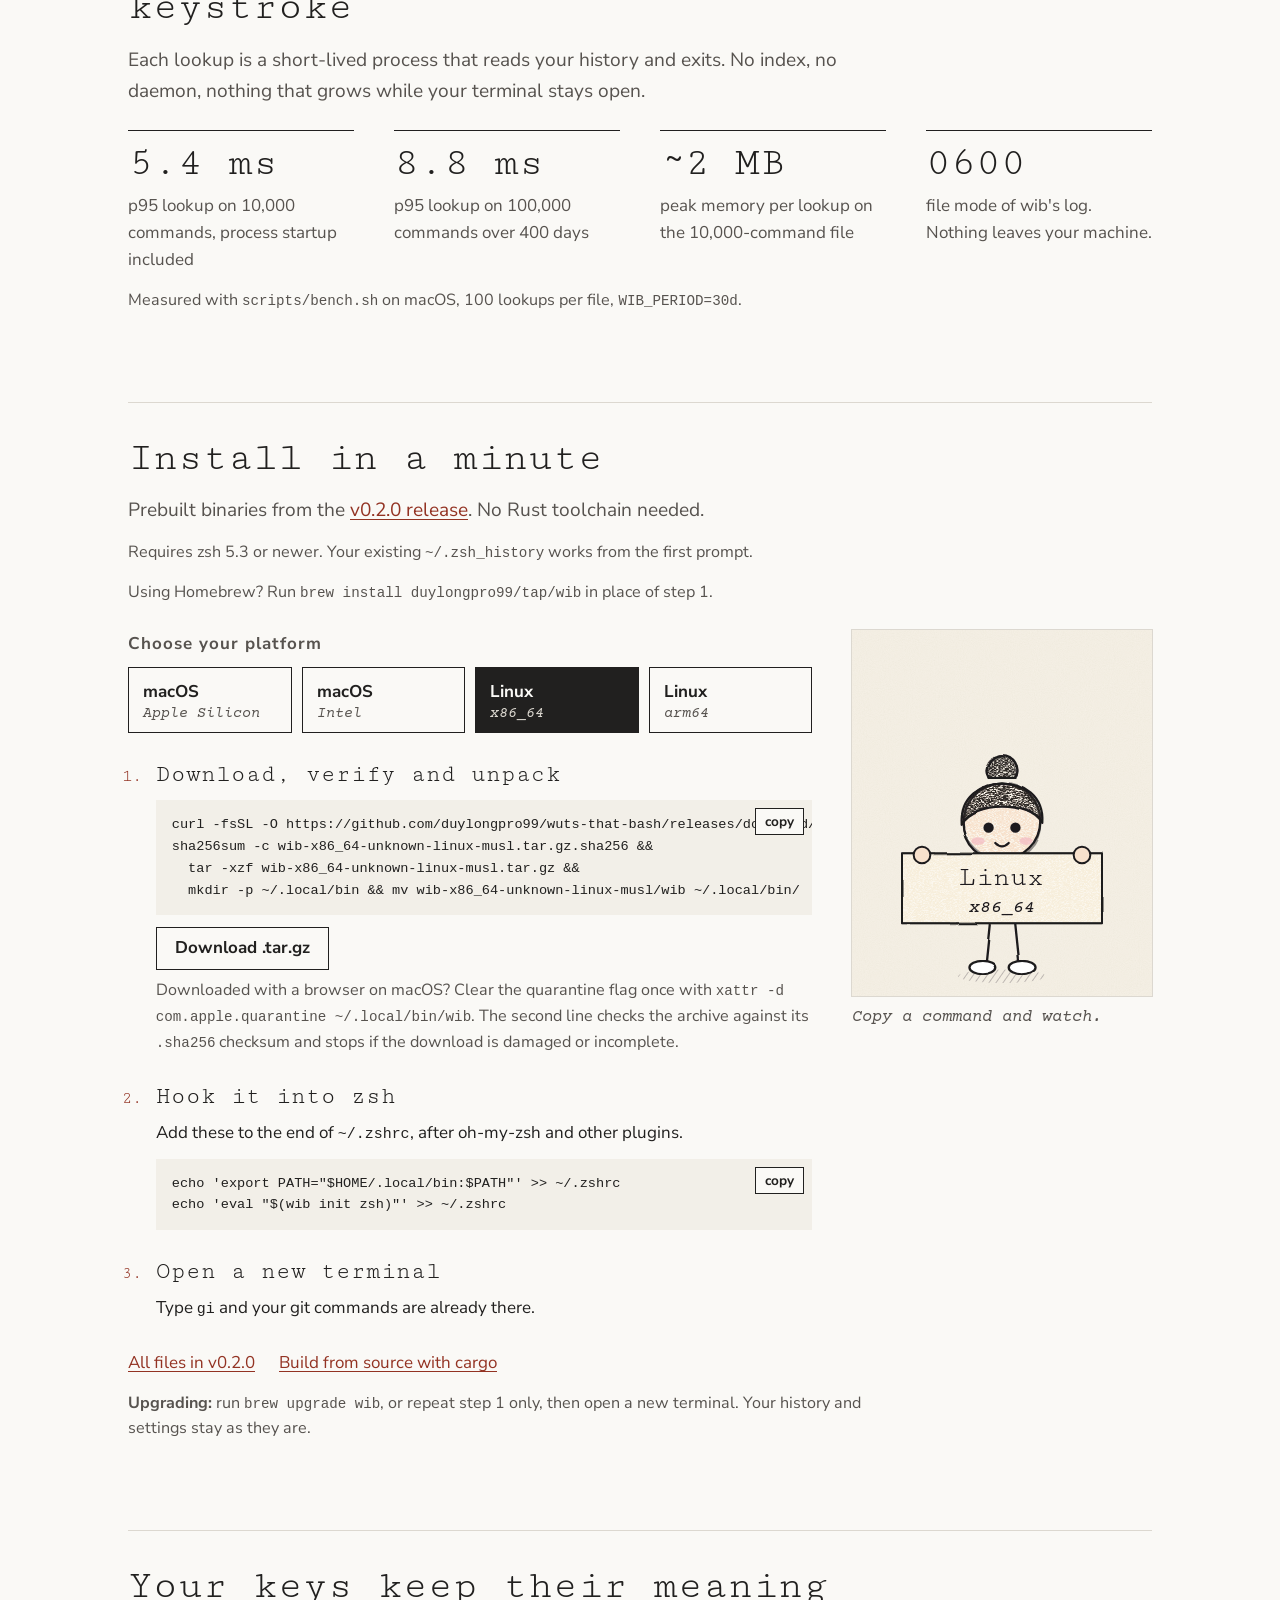
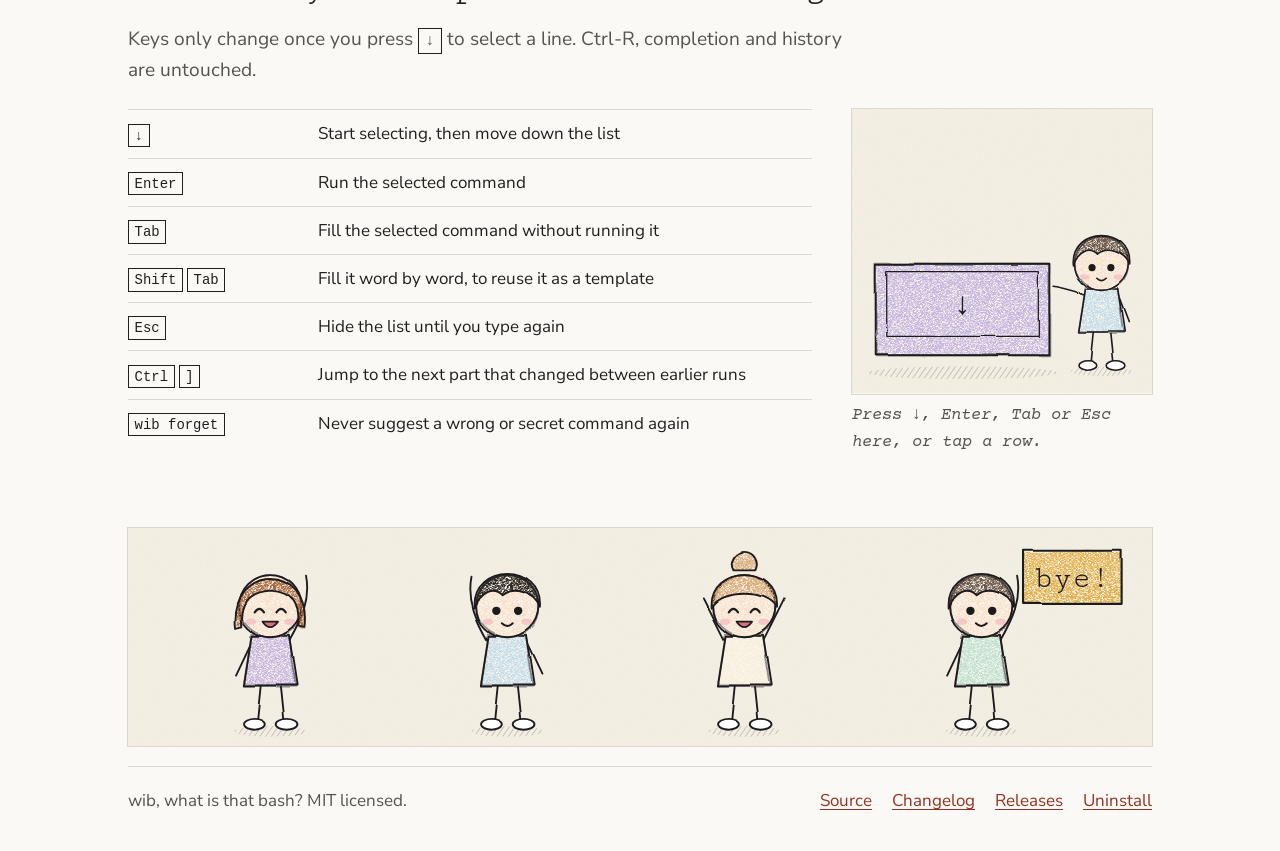
==== commit 4a357ebd: "feat(site): add a changelog page linked from the landing page - site/changelog.html lists the change" ====
--- a/site/index.html
+++ b/site/index.html
@@ -322,6 +322,7 @@
       <li class="opt"><a href="#more">What's new</a></li>
       <li class="opt"><a href="#compare">Compare</a></li>
       <li><a href="#install">Install</a></li>
+      <li><a href="changelog.html">Changelog</a></li>
       <li><a href="https://github.com/duylongpro99/wuts-that-bash">GitHub</a></li>
     </ul>
   </nav>
@@ -872,7 +873,7 @@
         <p><code>wib doctor</code> checks your zsh version, key bindings, plugin load order and data folder, and tells you how to fix what's wrong. <code>wib unforget</code> brings back a command you hid with <code>wib forget</code>.</p>
       </li>
     </ul>
-    <p class="note">New in v0.2.0.</p>
+    <p class="note">New in v0.2.0. See the <a href="changelog.html">changelog</a> for every version.</p>
   </section>
 
   <section class="section" id="compare">
@@ -1108,6 +1109,7 @@
     <span>wib, what is that bash? MIT licensed.</span>
     <ul>
       <li><a href="https://github.com/duylongpro99/wuts-that-bash">Source</a></li>
+      <li><a href="changelog.html">Changelog</a></li>
       <li><a href="https://github.com/duylongpro99/wuts-that-bash/releases">Releases</a></li>
       <li><a href="https://github.com/duylongpro99/wuts-that-bash#uninstall">Uninstall</a></li>
     </ul>
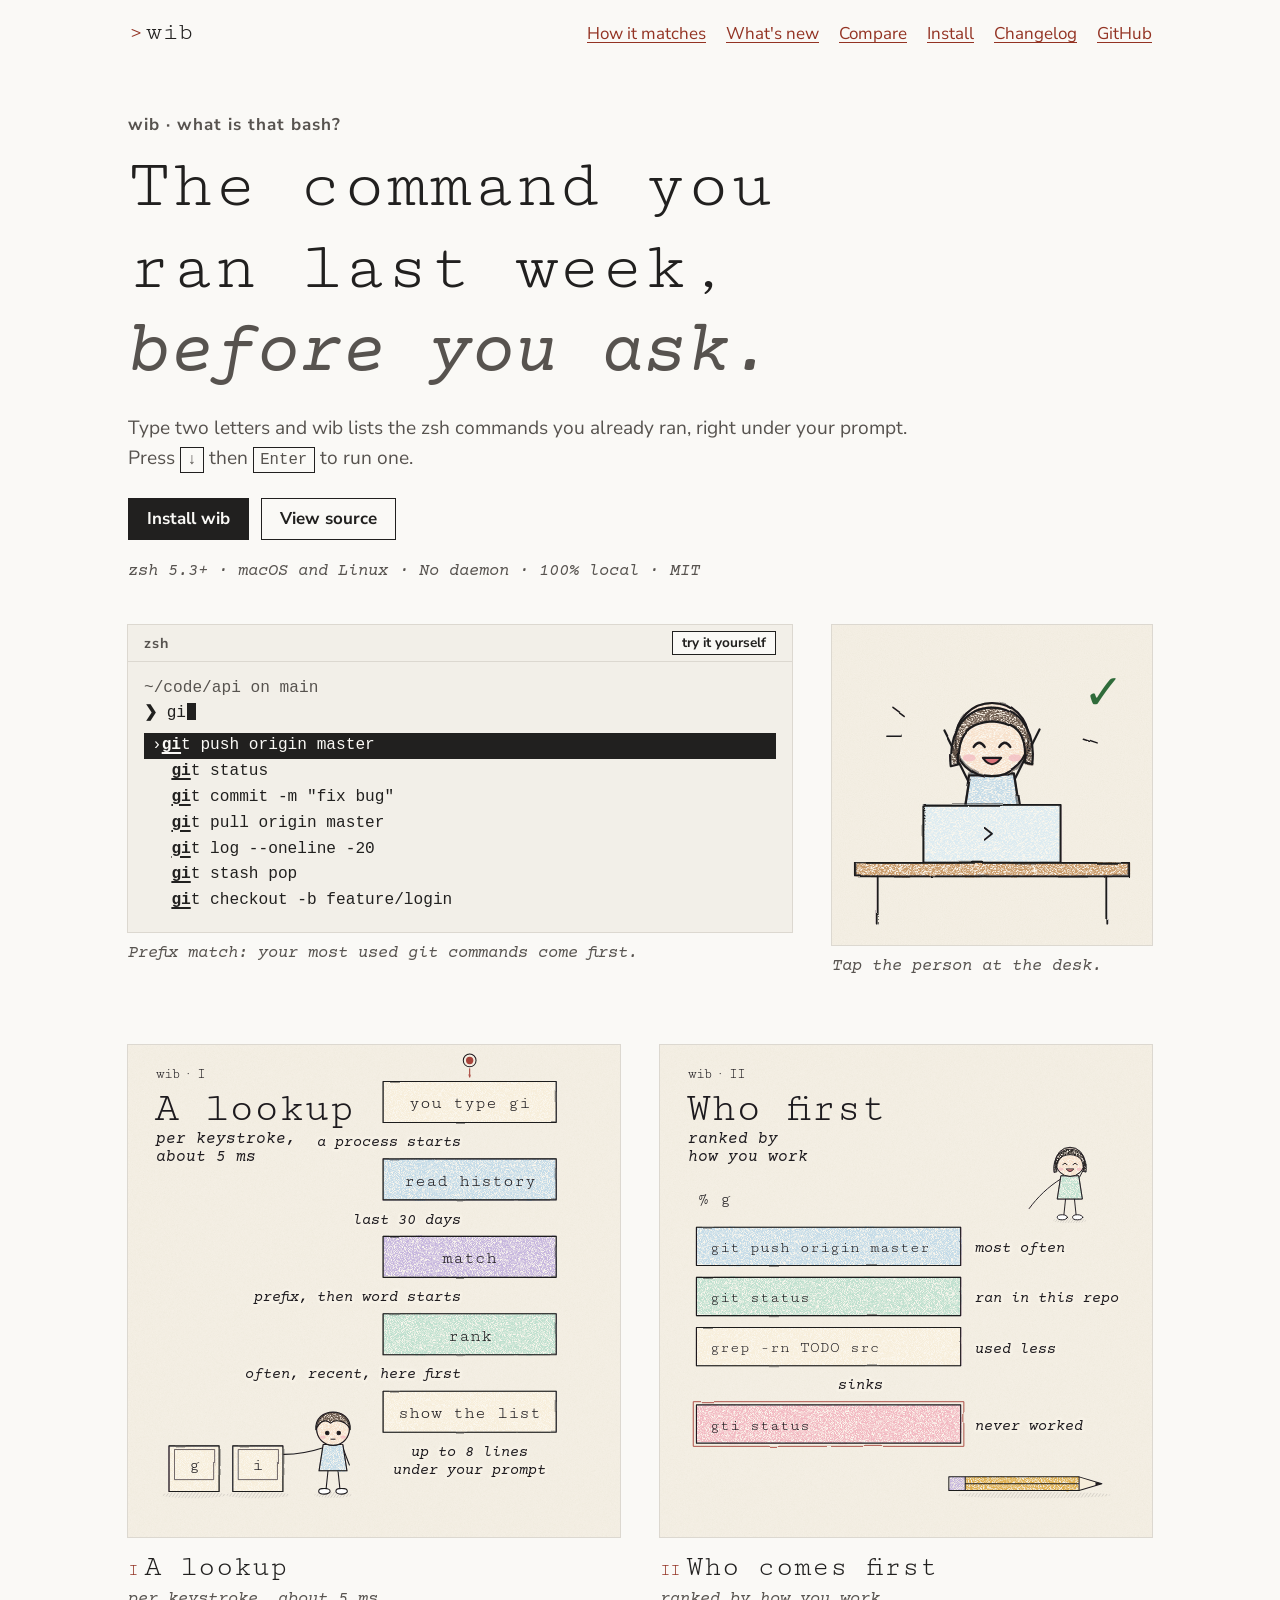
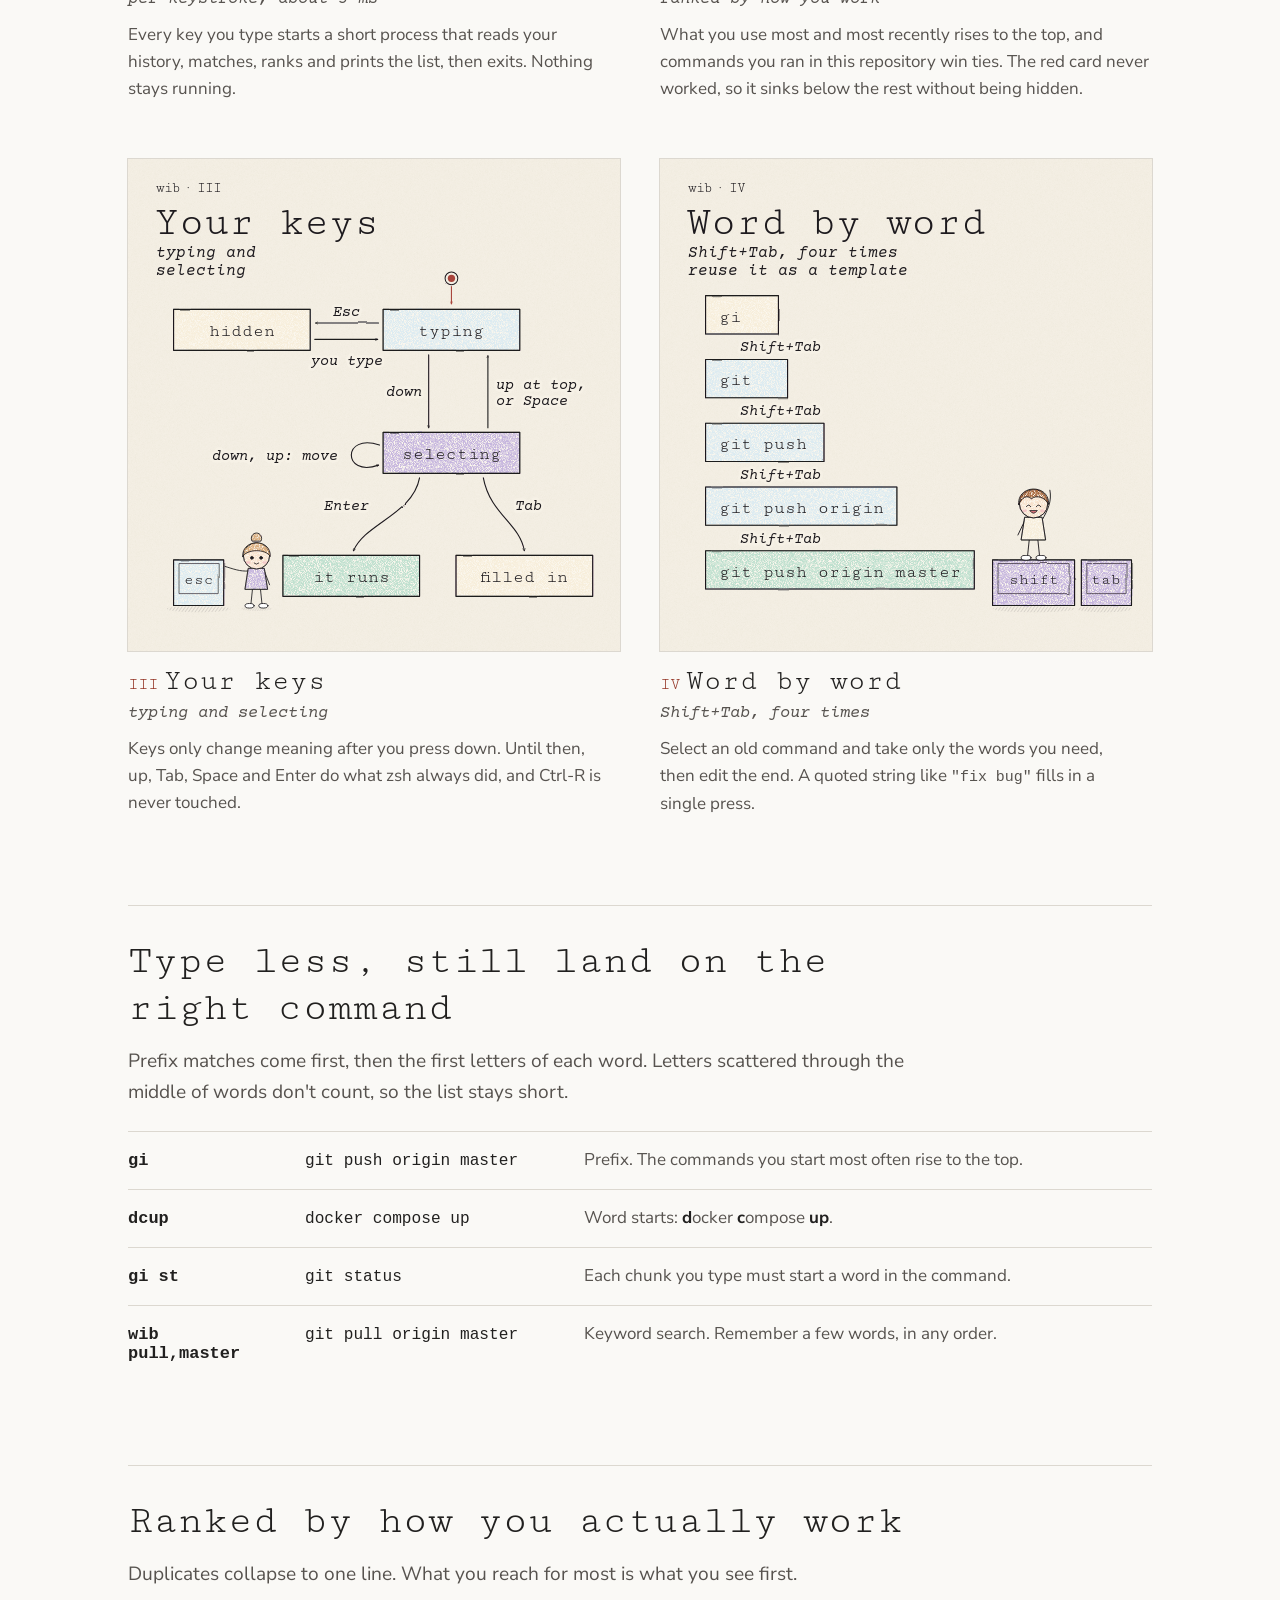
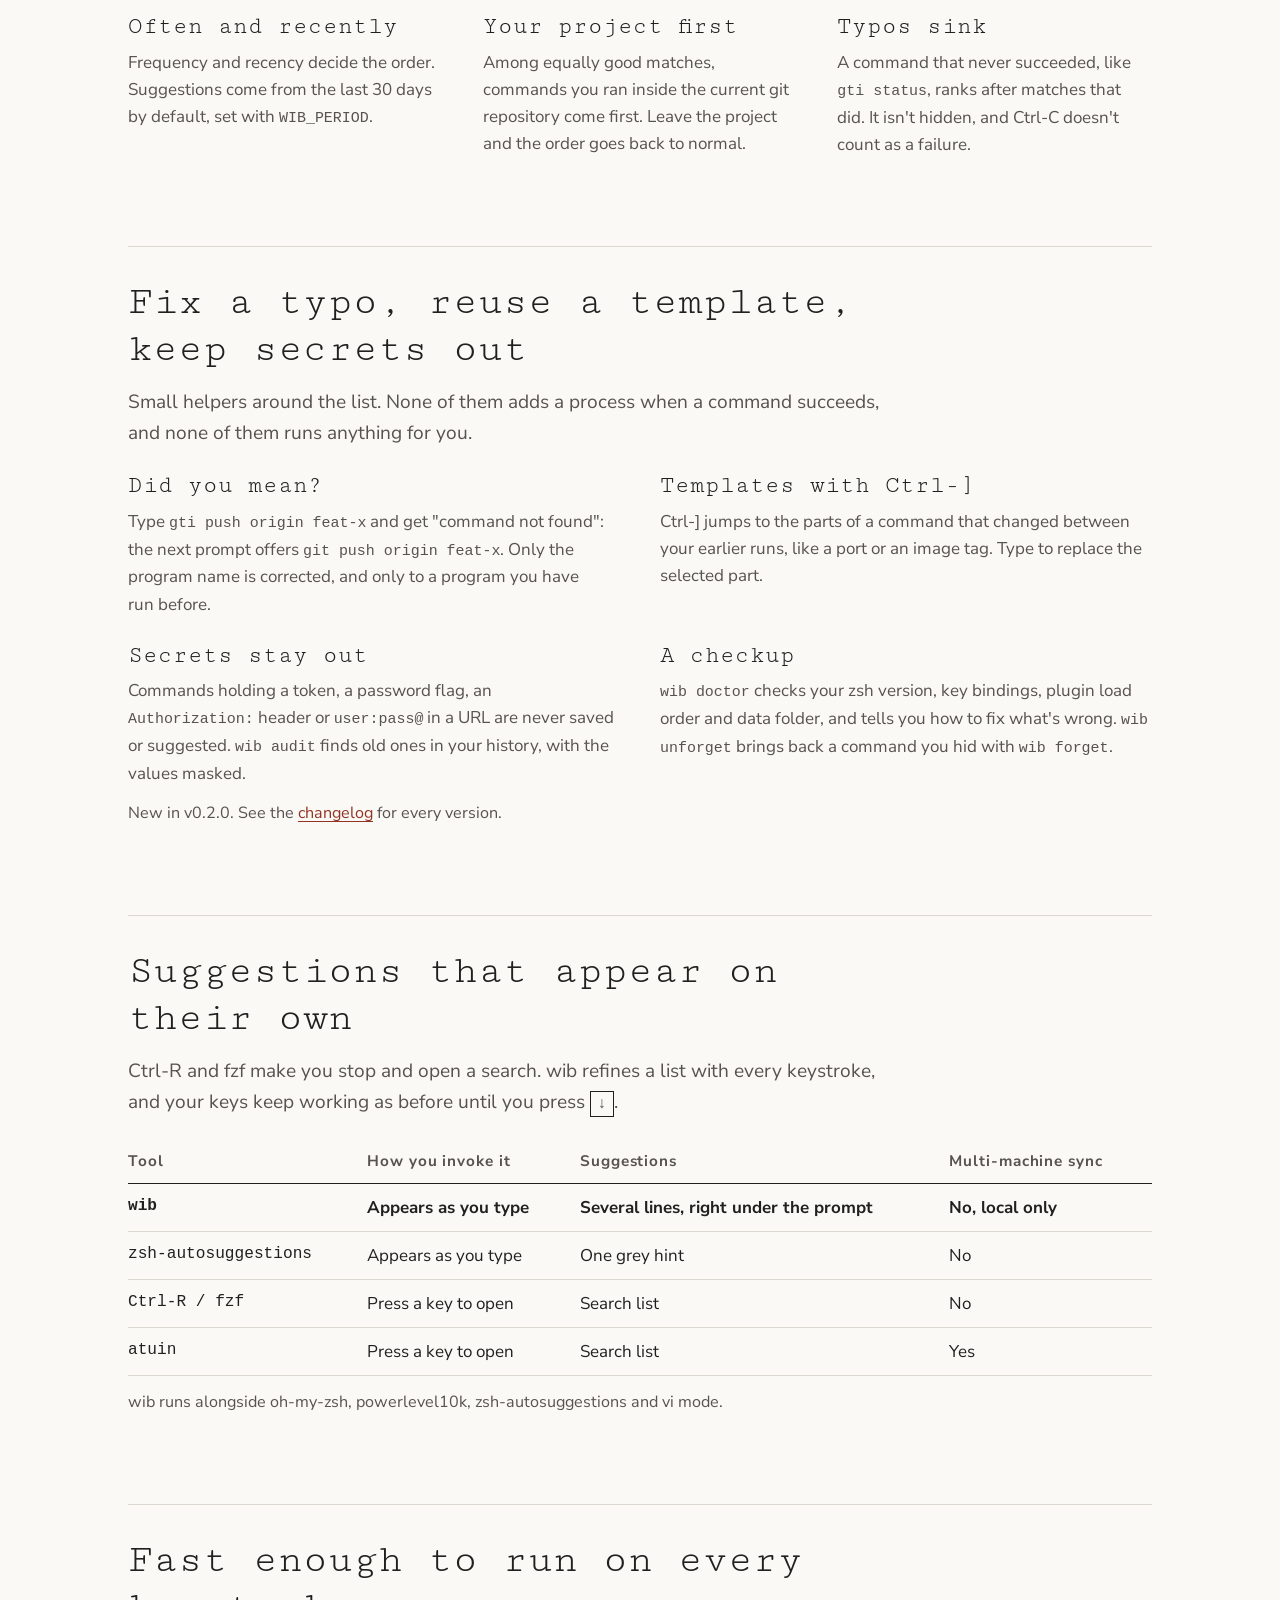
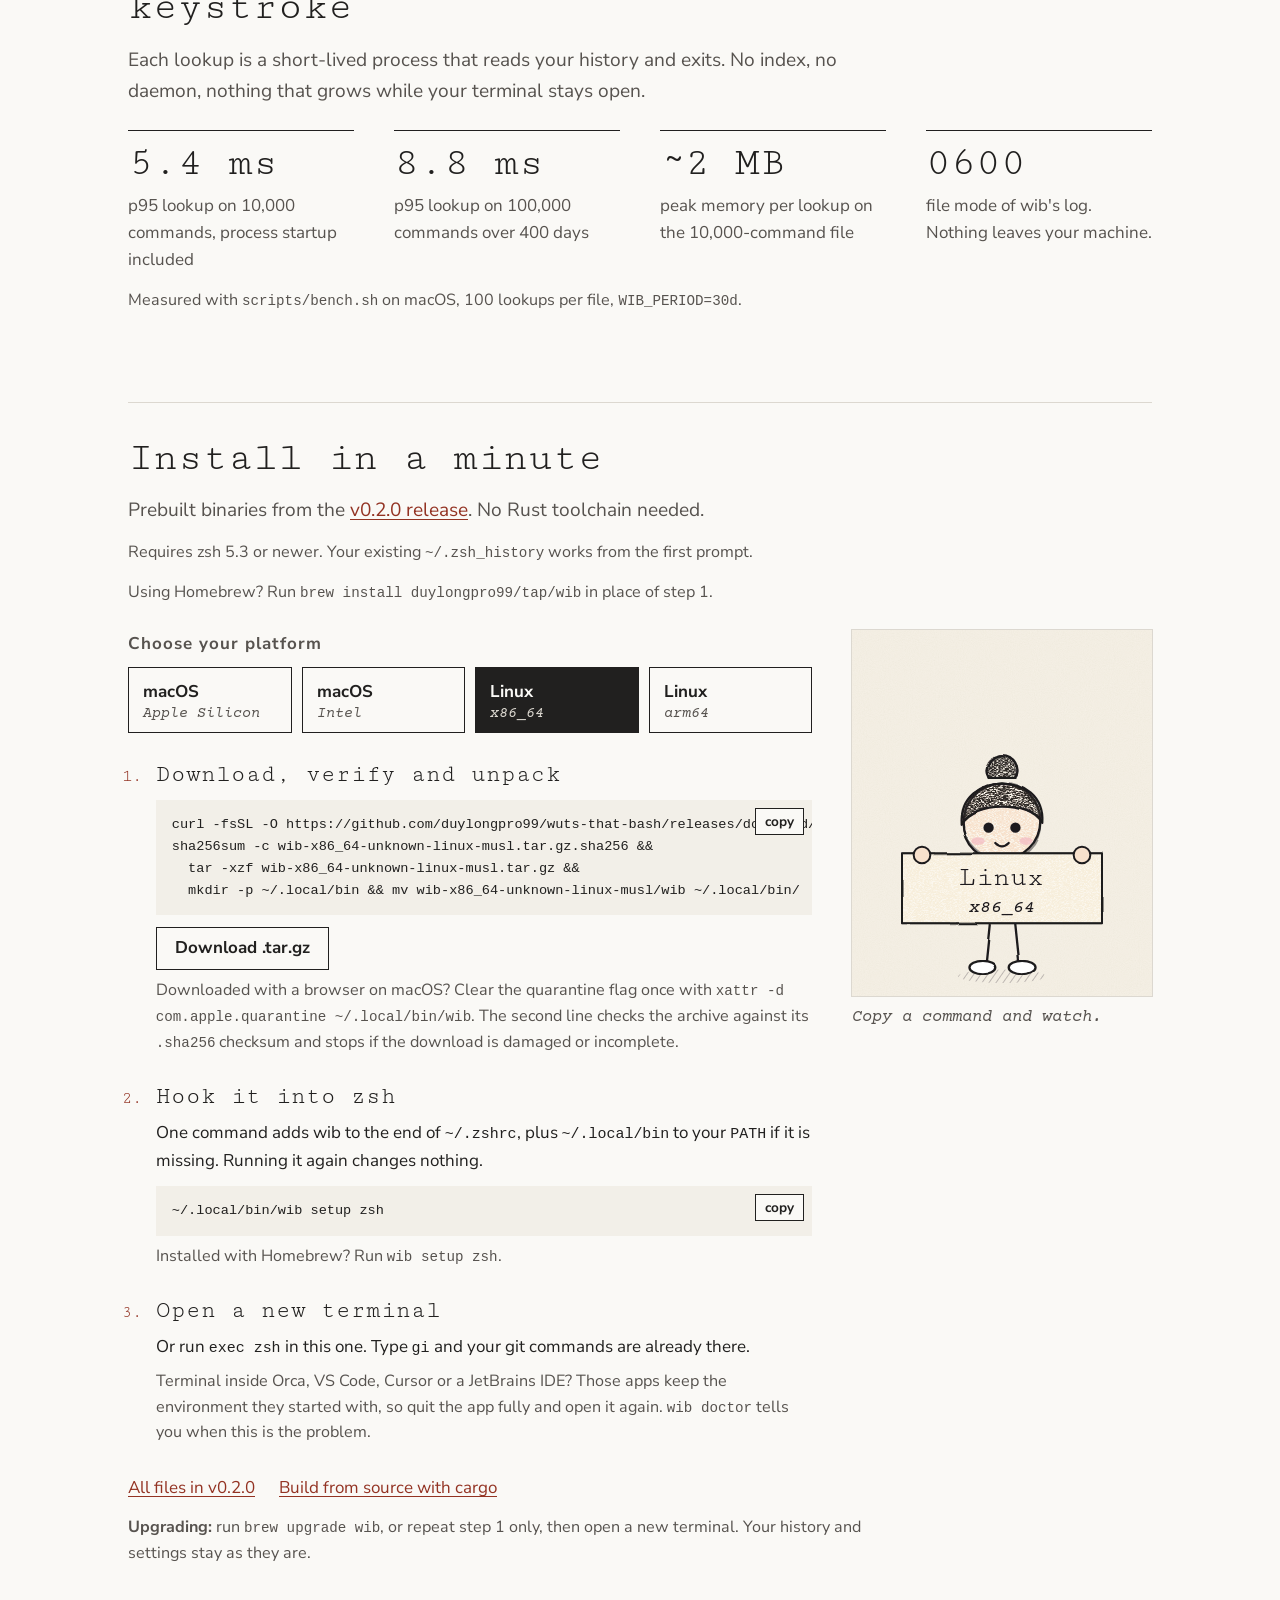
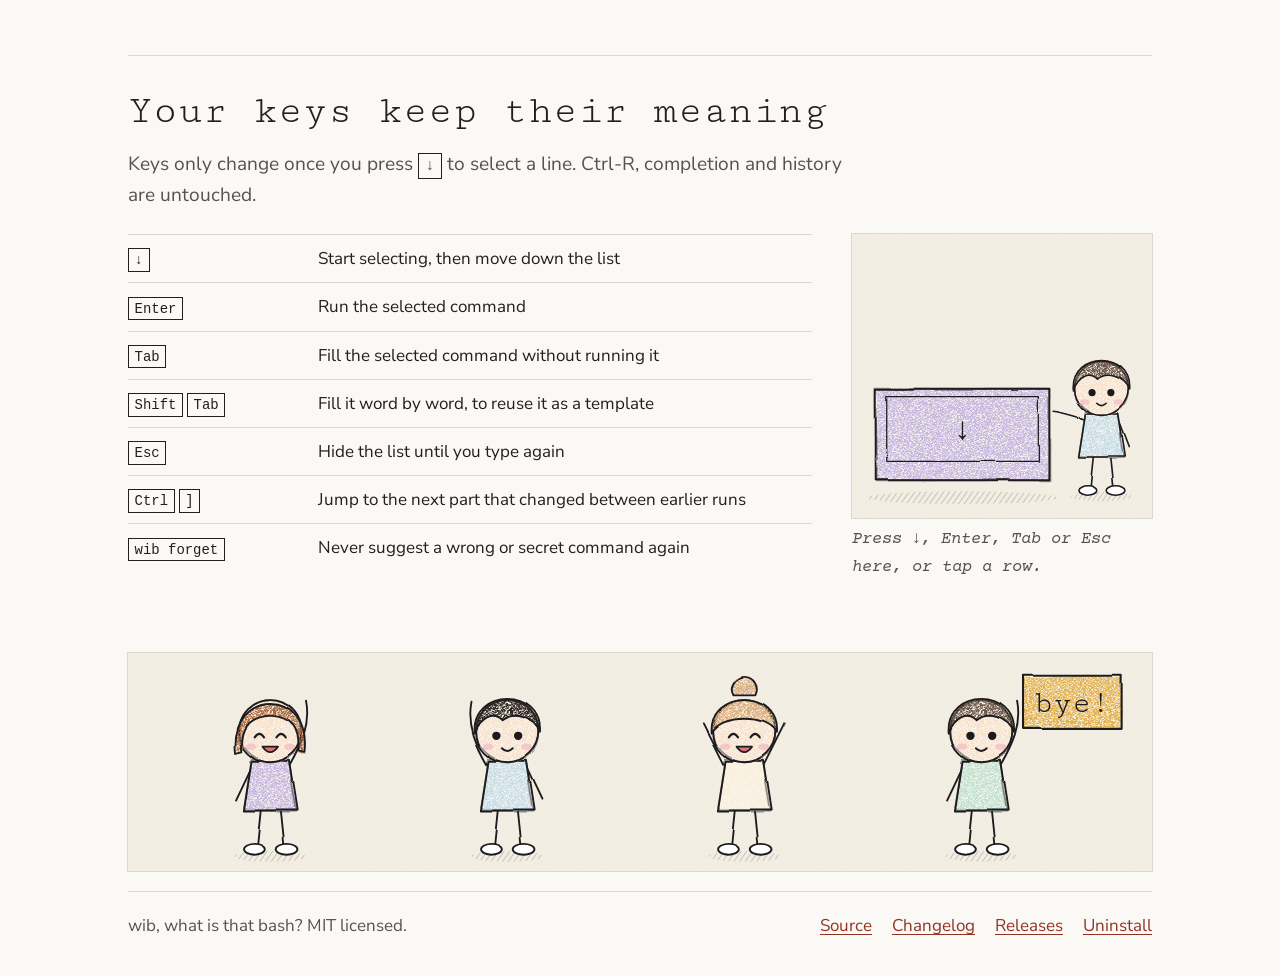
==== commit 08ade6e0: "feat(setup): add wib setup zsh and report a shell that has not loaded wib - wib setup zsh appends a " ====
--- a/site/index.html
+++ b/site/index.html
@@ -962,13 +962,14 @@
       </li>
       <li>
         <h3>Hook it into zsh</h3>
-        <p>Add these to the end of <code>~/.zshrc</code>, after oh-my-zsh and other plugins.</p>
-        <div class="code"><pre><code>echo 'export PATH="$HOME/.local/bin:$PATH"' &gt;&gt; ~/.zshrc
-echo 'eval "$(wib init zsh)"' &gt;&gt; ~/.zshrc</code></pre></div>
+        <p>One command adds wib to the end of <code>~/.zshrc</code>, plus <code>~/.local/bin</code> to your <code>PATH</code> if it is missing. Running it again changes nothing.</p>
+        <div class="code"><pre><code>~/.local/bin/wib setup zsh</code></pre></div>
+        <p class="note">Installed with Homebrew? Run <code>wib setup zsh</code>.</p>
       </li>
       <li>
         <h3>Open a new terminal</h3>
-        <p>Type <code>gi</code> and your git commands are already there.</p>
+        <p>Or run <code>exec zsh</code> in this one. Type <code>gi</code> and your git commands are already there.</p>
+        <p class="note">Terminal inside Orca, VS Code, Cursor or a JetBrains IDE? Those apps keep the environment they started with, so quit the app fully and open it again. <code>wib doctor</code> tells you when this is the problem.</p>
       </li>
     </ol>
     </div>
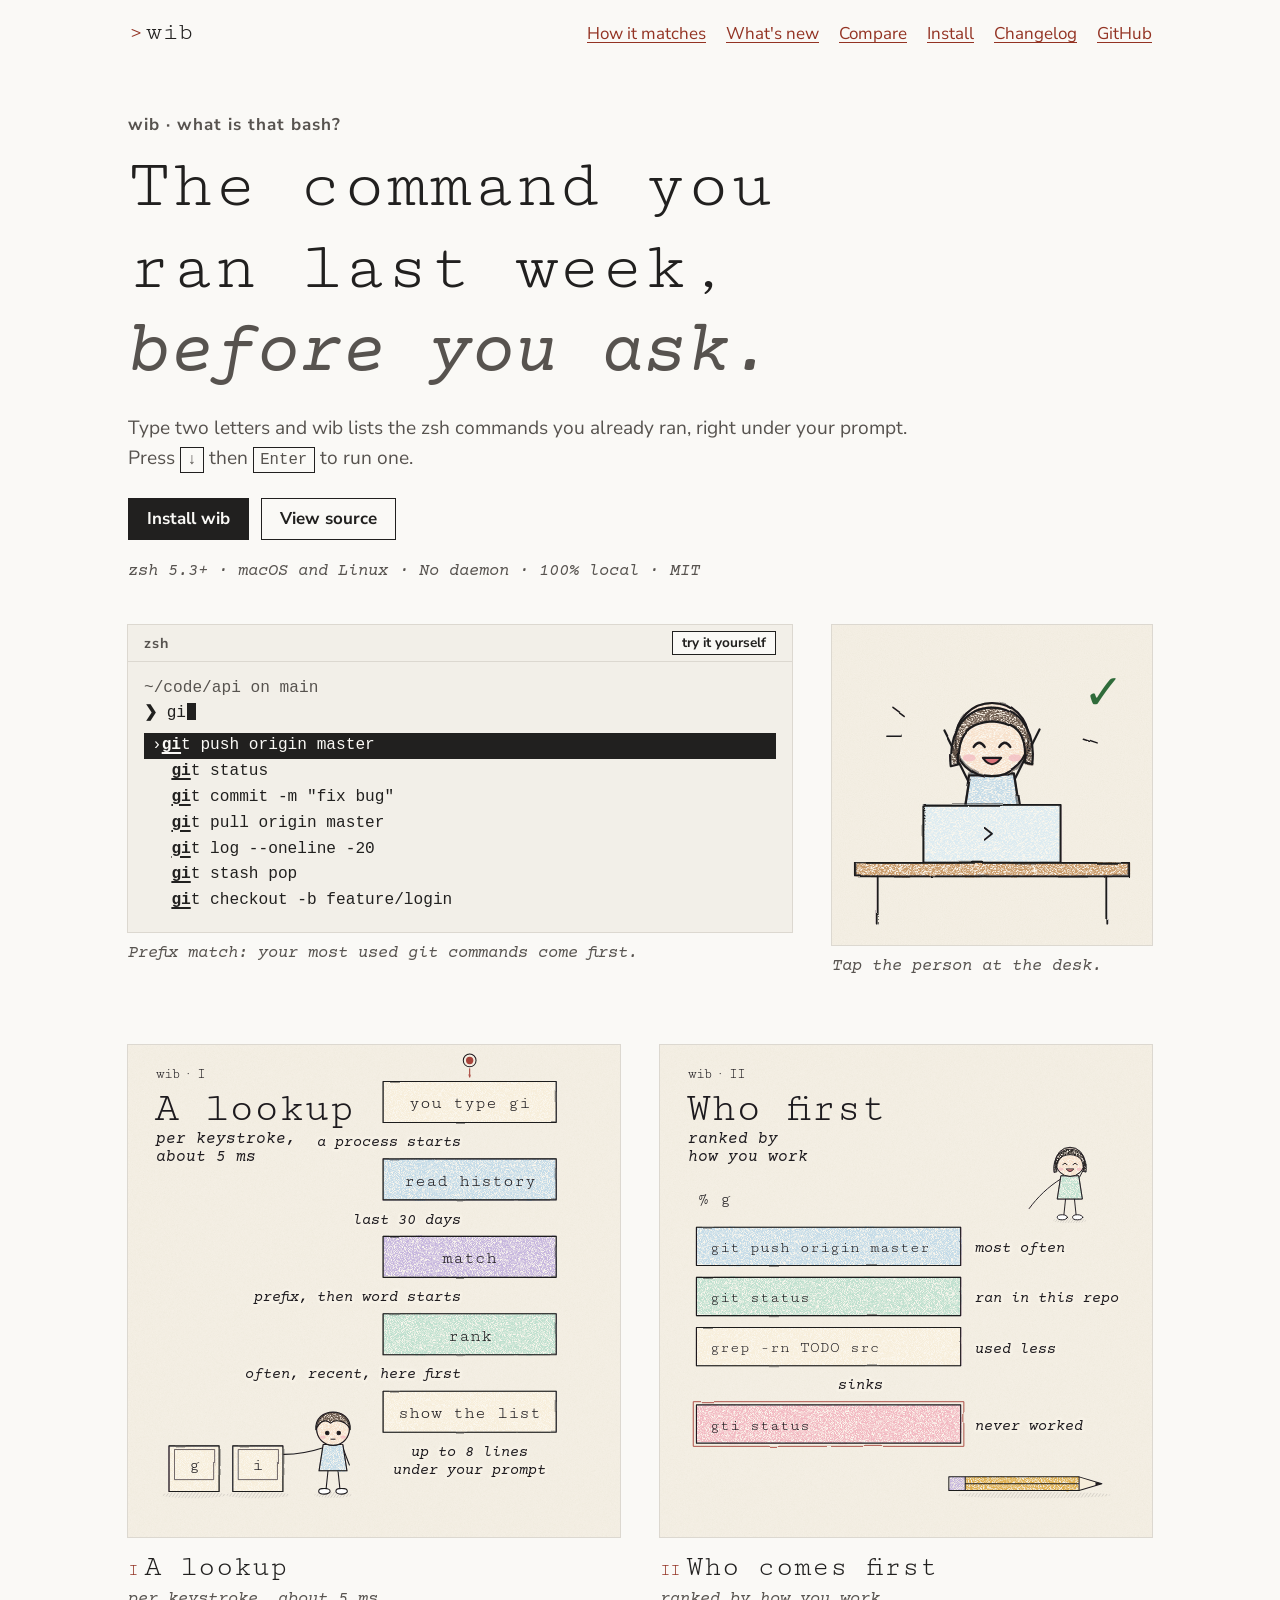
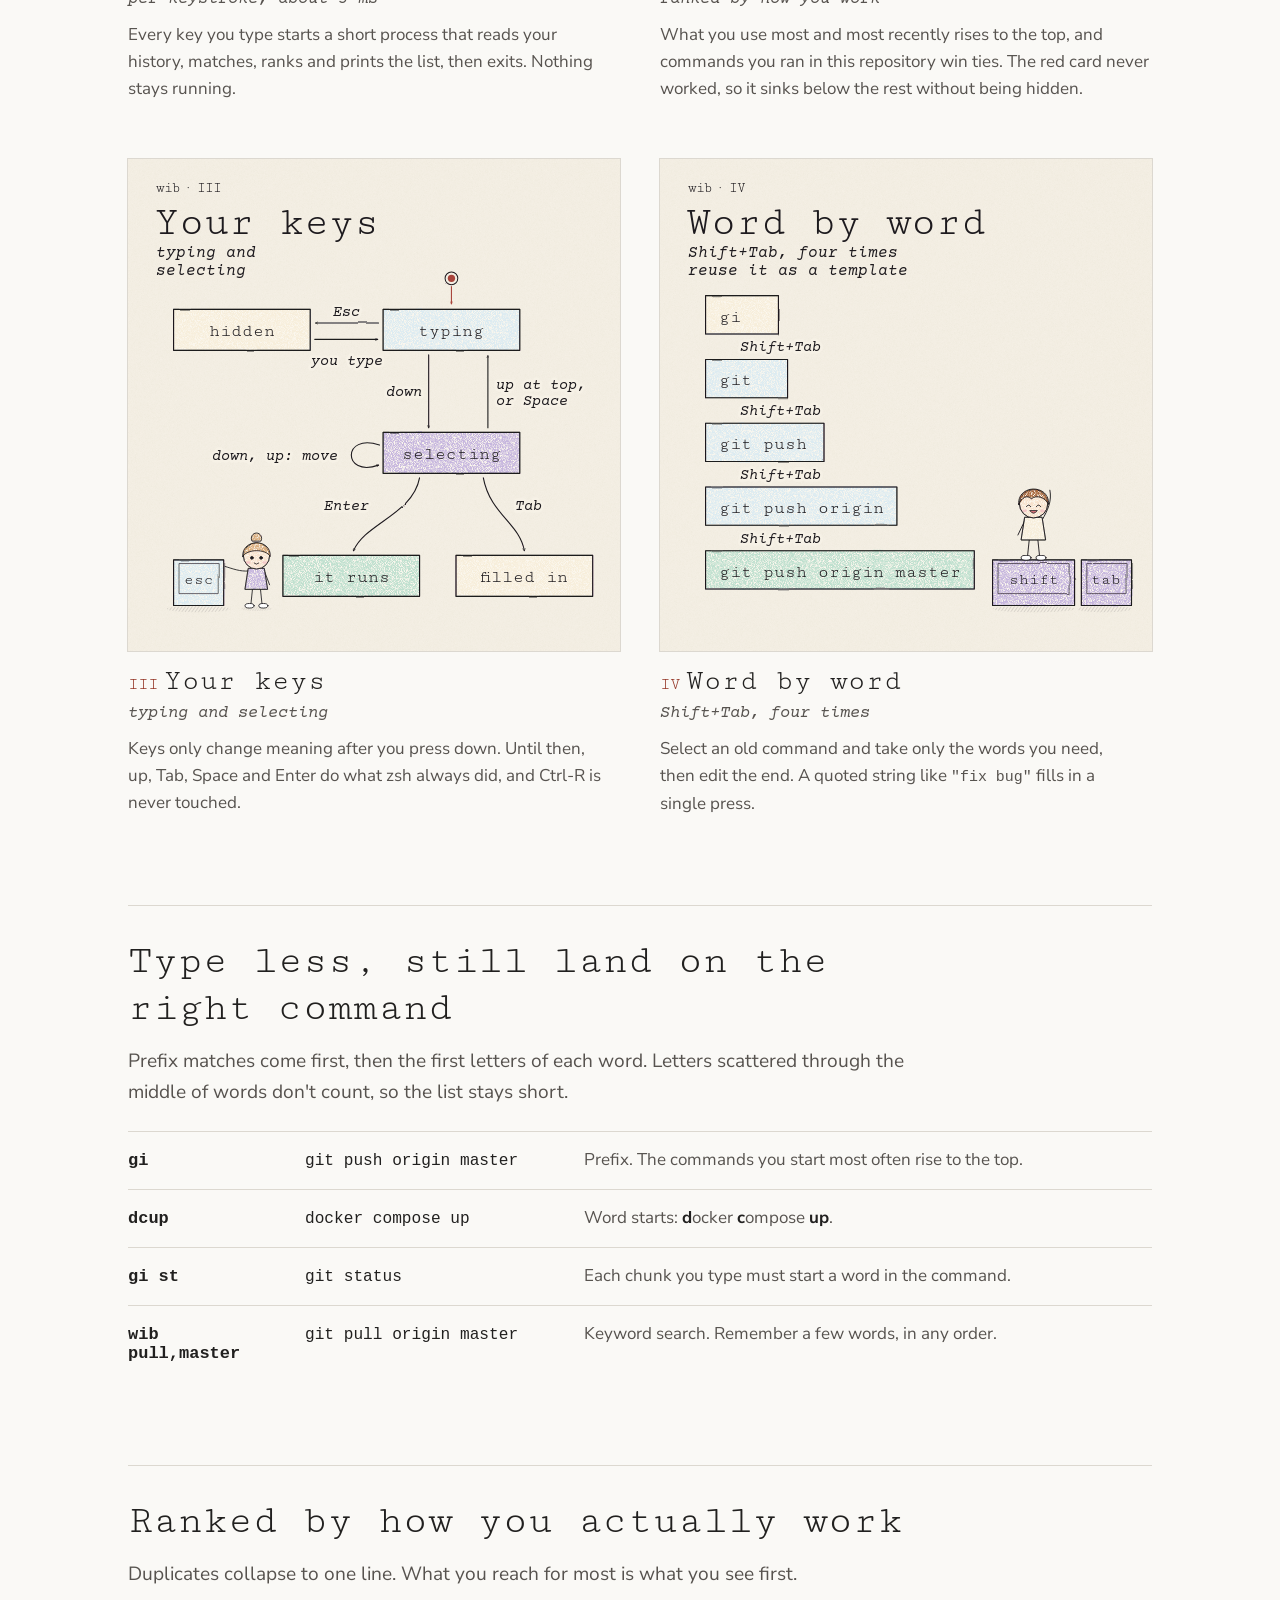
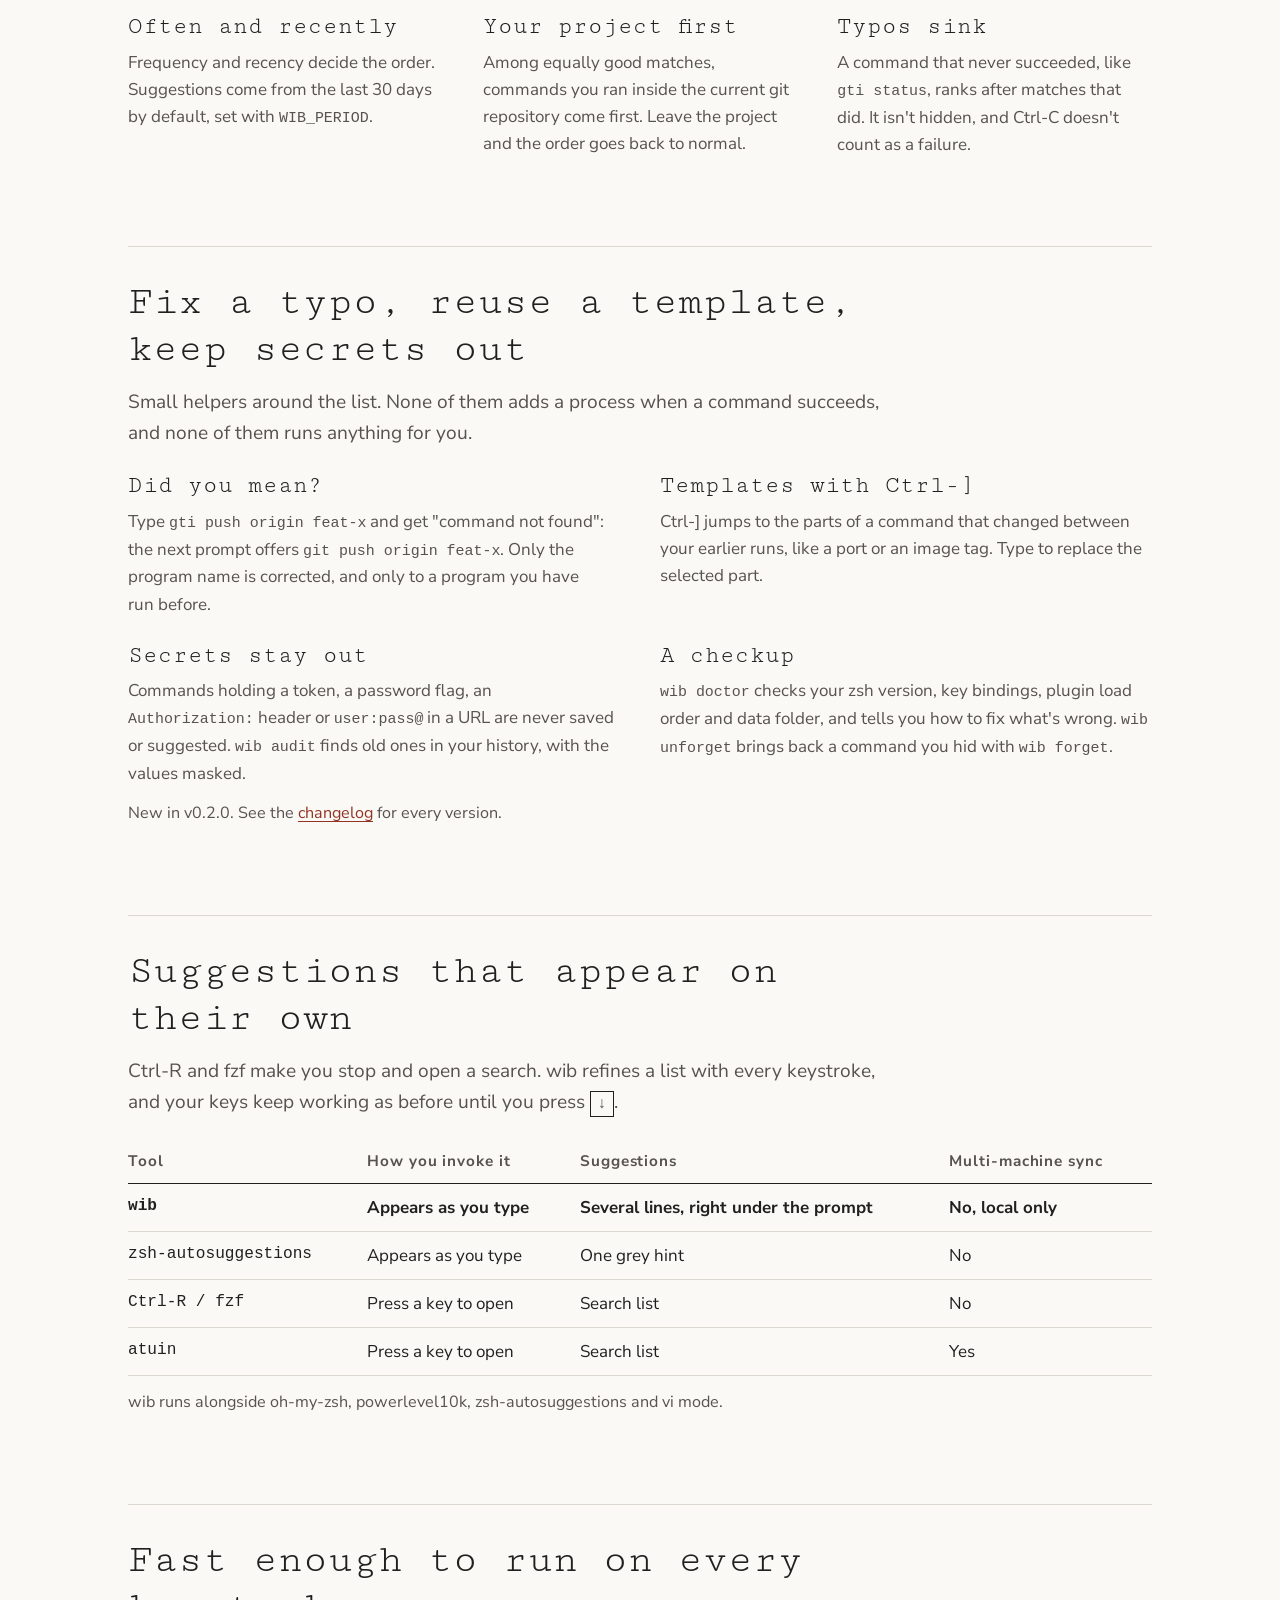
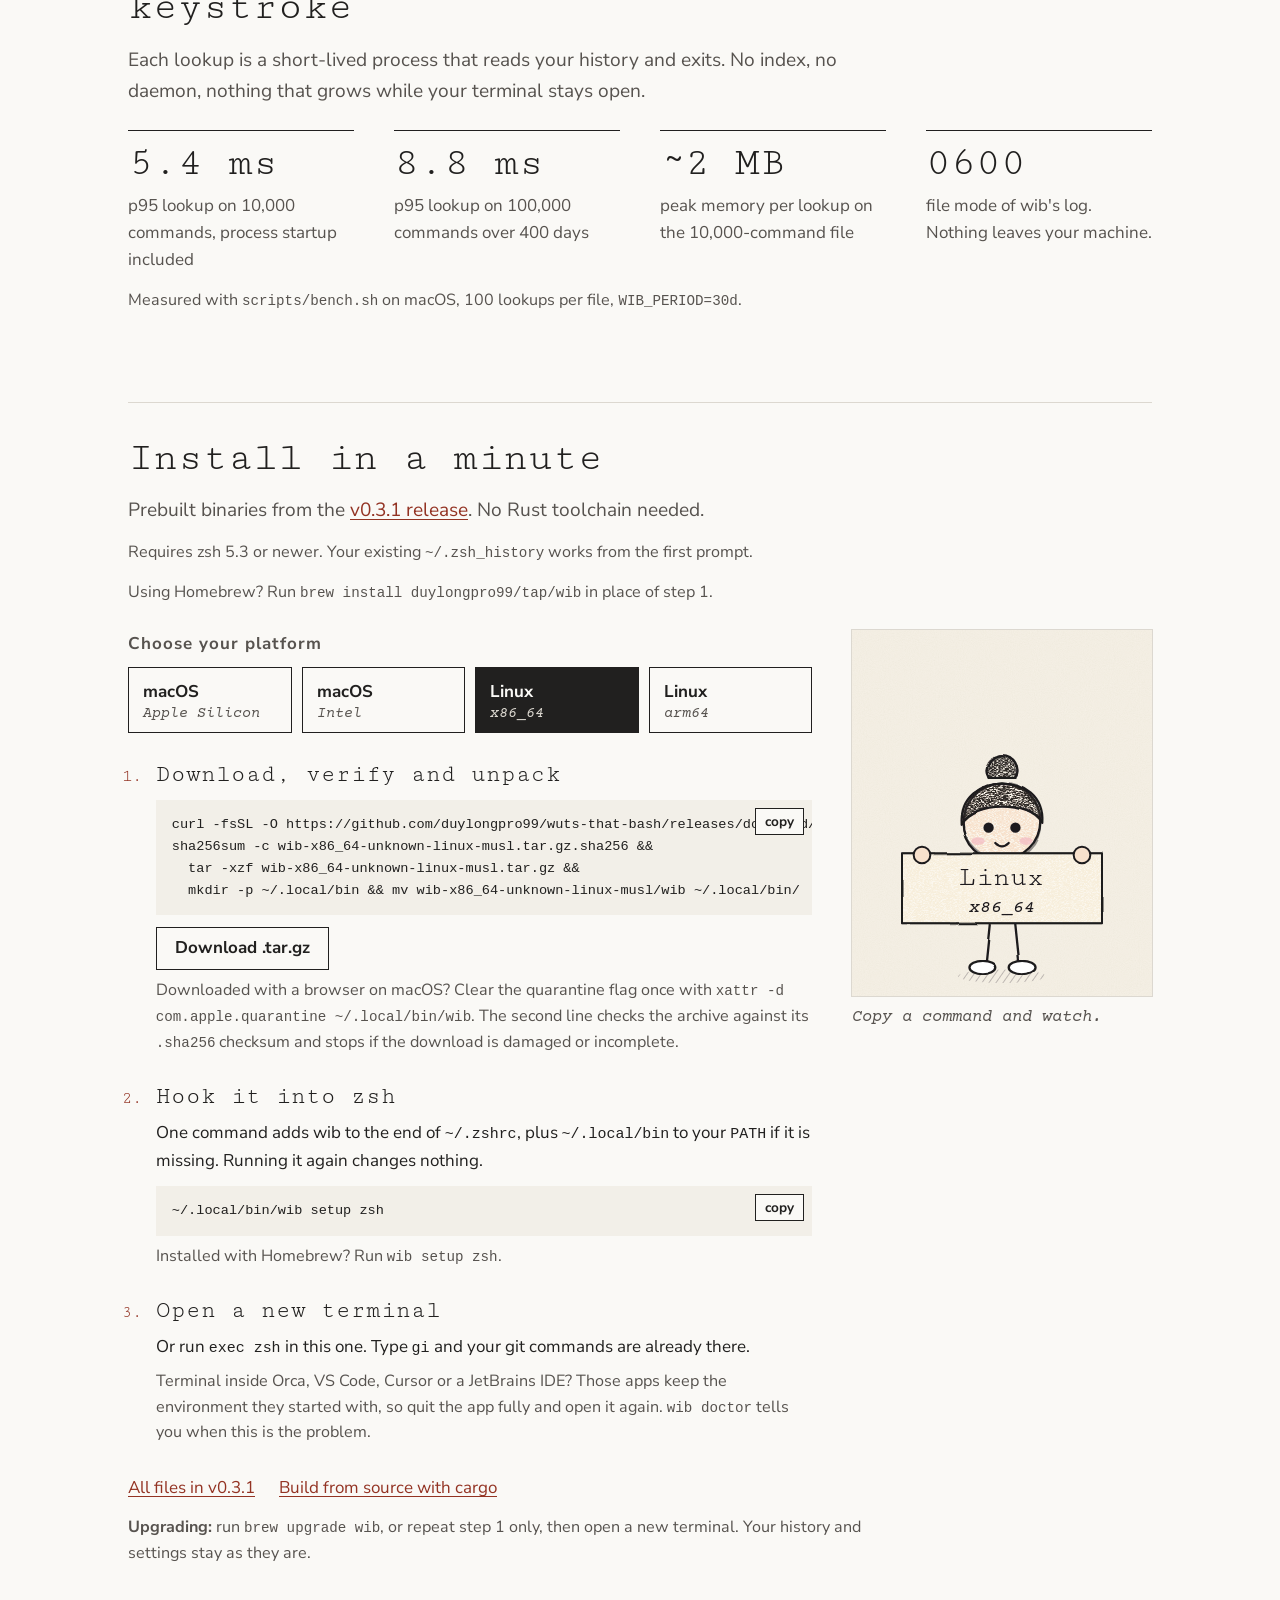
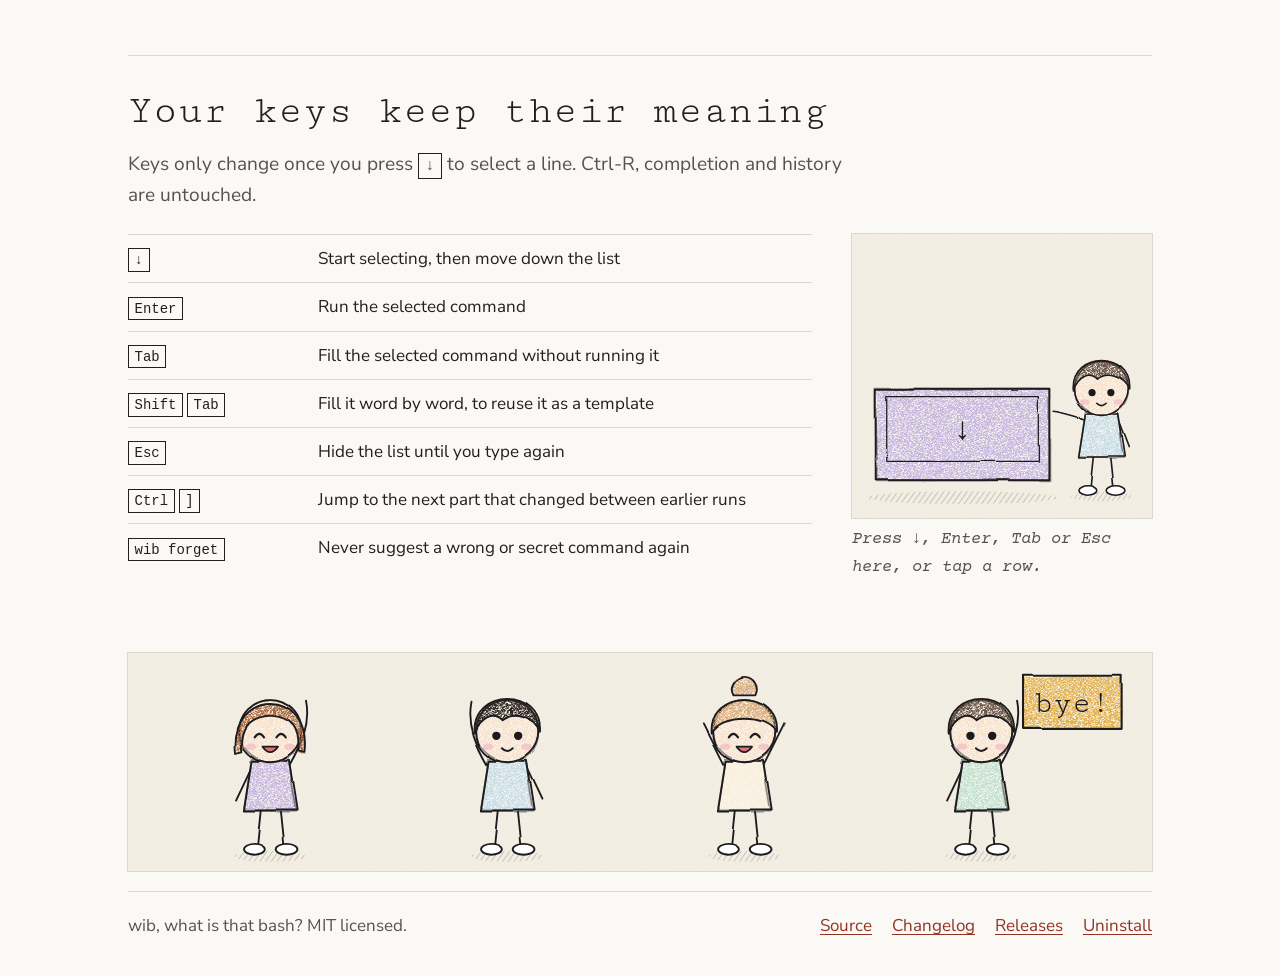
==== commit 18613331: "docs(site): link release v0.3.1 Co-Authored-By: Claude Opus 5.5 <noreply@anthropic.com>" ====
--- a/site/index.html
+++ b/site/index.html
@@ -907,7 +907,7 @@
 
   <section class="section" id="install">
     <h2>Install in a minute</h2>
-    <p class="lede">Prebuilt binaries from the <a href="https://github.com/duylongpro99/wuts-that-bash/releases/tag/v0.2.0">v0.2.0 release</a>. No Rust toolchain needed.</p>
+    <p class="lede">Prebuilt binaries from the <a href="https://github.com/duylongpro99/wuts-that-bash/releases/tag/v0.3.1">v0.3.1 release</a>. No Rust toolchain needed.</p>
     <p class="note">Requires zsh 5.3 or newer. Your existing <code>~/.zsh_history</code> works from the first prompt.</p>
     <p class="note">Using Homebrew? Run <code>brew install duylongpro99/tap/wib</code> in place of step 1.</p>
 
@@ -931,32 +931,32 @@
       <li>
         <h3>Download, verify and unpack</h3>
         <div class="pkg" data-p="mac-arm">
-          <div class="code"><pre><code>curl -fsSL -O https://github.com/duylongpro99/wuts-that-bash/releases/download/v0.2.0/wib-aarch64-apple-darwin.tar.gz -O https://github.com/duylongpro99/wuts-that-bash/releases/download/v0.2.0/wib-aarch64-apple-darwin.tar.gz.sha256
+          <div class="code"><pre><code>curl -fsSL -O https://github.com/duylongpro99/wuts-that-bash/releases/download/v0.3.1/wib-aarch64-apple-darwin.tar.gz -O https://github.com/duylongpro99/wuts-that-bash/releases/download/v0.3.1/wib-aarch64-apple-darwin.tar.gz.sha256
 shasum -a 256 -c wib-aarch64-apple-darwin.tar.gz.sha256 &amp;&amp;
   tar -xzf wib-aarch64-apple-darwin.tar.gz &amp;&amp;
   mkdir -p ~/.local/bin &amp;&amp; mv wib-aarch64-apple-darwin/wib ~/.local/bin/</code></pre></div>
-          <a class="button" href="https://github.com/duylongpro99/wuts-that-bash/releases/download/v0.2.0/wib-aarch64-apple-darwin.tar.gz">Download .tar.gz</a>
+          <a class="button" href="https://github.com/duylongpro99/wuts-that-bash/releases/download/v0.3.1/wib-aarch64-apple-darwin.tar.gz">Download .tar.gz</a>
         </div>
         <div class="pkg" data-p="mac-x64">
-          <div class="code"><pre><code>curl -fsSL -O https://github.com/duylongpro99/wuts-that-bash/releases/download/v0.2.0/wib-x86_64-apple-darwin.tar.gz -O https://github.com/duylongpro99/wuts-that-bash/releases/download/v0.2.0/wib-x86_64-apple-darwin.tar.gz.sha256
+          <div class="code"><pre><code>curl -fsSL -O https://github.com/duylongpro99/wuts-that-bash/releases/download/v0.3.1/wib-x86_64-apple-darwin.tar.gz -O https://github.com/duylongpro99/wuts-that-bash/releases/download/v0.3.1/wib-x86_64-apple-darwin.tar.gz.sha256
 shasum -a 256 -c wib-x86_64-apple-darwin.tar.gz.sha256 &amp;&amp;
   tar -xzf wib-x86_64-apple-darwin.tar.gz &amp;&amp;
   mkdir -p ~/.local/bin &amp;&amp; mv wib-x86_64-apple-darwin/wib ~/.local/bin/</code></pre></div>
-          <a class="button" href="https://github.com/duylongpro99/wuts-that-bash/releases/download/v0.2.0/wib-x86_64-apple-darwin.tar.gz">Download .tar.gz</a>
+          <a class="button" href="https://github.com/duylongpro99/wuts-that-bash/releases/download/v0.3.1/wib-x86_64-apple-darwin.tar.gz">Download .tar.gz</a>
         </div>
         <div class="pkg" data-p="linux-x64">
-          <div class="code"><pre><code>curl -fsSL -O https://github.com/duylongpro99/wuts-that-bash/releases/download/v0.2.0/wib-x86_64-unknown-linux-musl.tar.gz -O https://github.com/duylongpro99/wuts-that-bash/releases/download/v0.2.0/wib-x86_64-unknown-linux-musl.tar.gz.sha256
+          <div class="code"><pre><code>curl -fsSL -O https://github.com/duylongpro99/wuts-that-bash/releases/download/v0.3.1/wib-x86_64-unknown-linux-musl.tar.gz -O https://github.com/duylongpro99/wuts-that-bash/releases/download/v0.3.1/wib-x86_64-unknown-linux-musl.tar.gz.sha256
 sha256sum -c wib-x86_64-unknown-linux-musl.tar.gz.sha256 &amp;&amp;
   tar -xzf wib-x86_64-unknown-linux-musl.tar.gz &amp;&amp;
   mkdir -p ~/.local/bin &amp;&amp; mv wib-x86_64-unknown-linux-musl/wib ~/.local/bin/</code></pre></div>
-          <a class="button" href="https://github.com/duylongpro99/wuts-that-bash/releases/download/v0.2.0/wib-x86_64-unknown-linux-musl.tar.gz">Download .tar.gz</a>
+          <a class="button" href="https://github.com/duylongpro99/wuts-that-bash/releases/download/v0.3.1/wib-x86_64-unknown-linux-musl.tar.gz">Download .tar.gz</a>
         </div>
         <div class="pkg" data-p="linux-arm">
-          <div class="code"><pre><code>curl -fsSL -O https://github.com/duylongpro99/wuts-that-bash/releases/download/v0.2.0/wib-aarch64-unknown-linux-musl.tar.gz -O https://github.com/duylongpro99/wuts-that-bash/releases/download/v0.2.0/wib-aarch64-unknown-linux-musl.tar.gz.sha256
+          <div class="code"><pre><code>curl -fsSL -O https://github.com/duylongpro99/wuts-that-bash/releases/download/v0.3.1/wib-aarch64-unknown-linux-musl.tar.gz -O https://github.com/duylongpro99/wuts-that-bash/releases/download/v0.3.1/wib-aarch64-unknown-linux-musl.tar.gz.sha256
 sha256sum -c wib-aarch64-unknown-linux-musl.tar.gz.sha256 &amp;&amp;
   tar -xzf wib-aarch64-unknown-linux-musl.tar.gz &amp;&amp;
   mkdir -p ~/.local/bin &amp;&amp; mv wib-aarch64-unknown-linux-musl/wib ~/.local/bin/</code></pre></div>
-          <a class="button" href="https://github.com/duylongpro99/wuts-that-bash/releases/download/v0.2.0/wib-aarch64-unknown-linux-musl.tar.gz">Download .tar.gz</a>
+          <a class="button" href="https://github.com/duylongpro99/wuts-that-bash/releases/download/v0.3.1/wib-aarch64-unknown-linux-musl.tar.gz">Download .tar.gz</a>
         </div>
         <p class="note">Downloaded with a browser on macOS? Clear the quarantine flag once with <code>xattr -d com.apple.quarantine ~/.local/bin/wib</code>. The second line checks the archive against its <code>.sha256</code> checksum and stops if the download is damaged or incomplete.</p>
       </li>
@@ -1007,7 +1007,7 @@
     </div>
 
     <div class="release-links">
-      <a href="https://github.com/duylongpro99/wuts-that-bash/releases/tag/v0.2.0">All files in v0.2.0</a>
+      <a href="https://github.com/duylongpro99/wuts-that-bash/releases/tag/v0.3.1">All files in v0.3.1</a>
       <a href="https://github.com/duylongpro99/wuts-that-bash#installation">Build from source with cargo</a>
     </div>
     <p class="note" id="upgrade"><b>Upgrading:</b> run <code>brew upgrade wib</code>, or repeat step 1 only, then open a new terminal. Your history and settings stay as they are.</p>
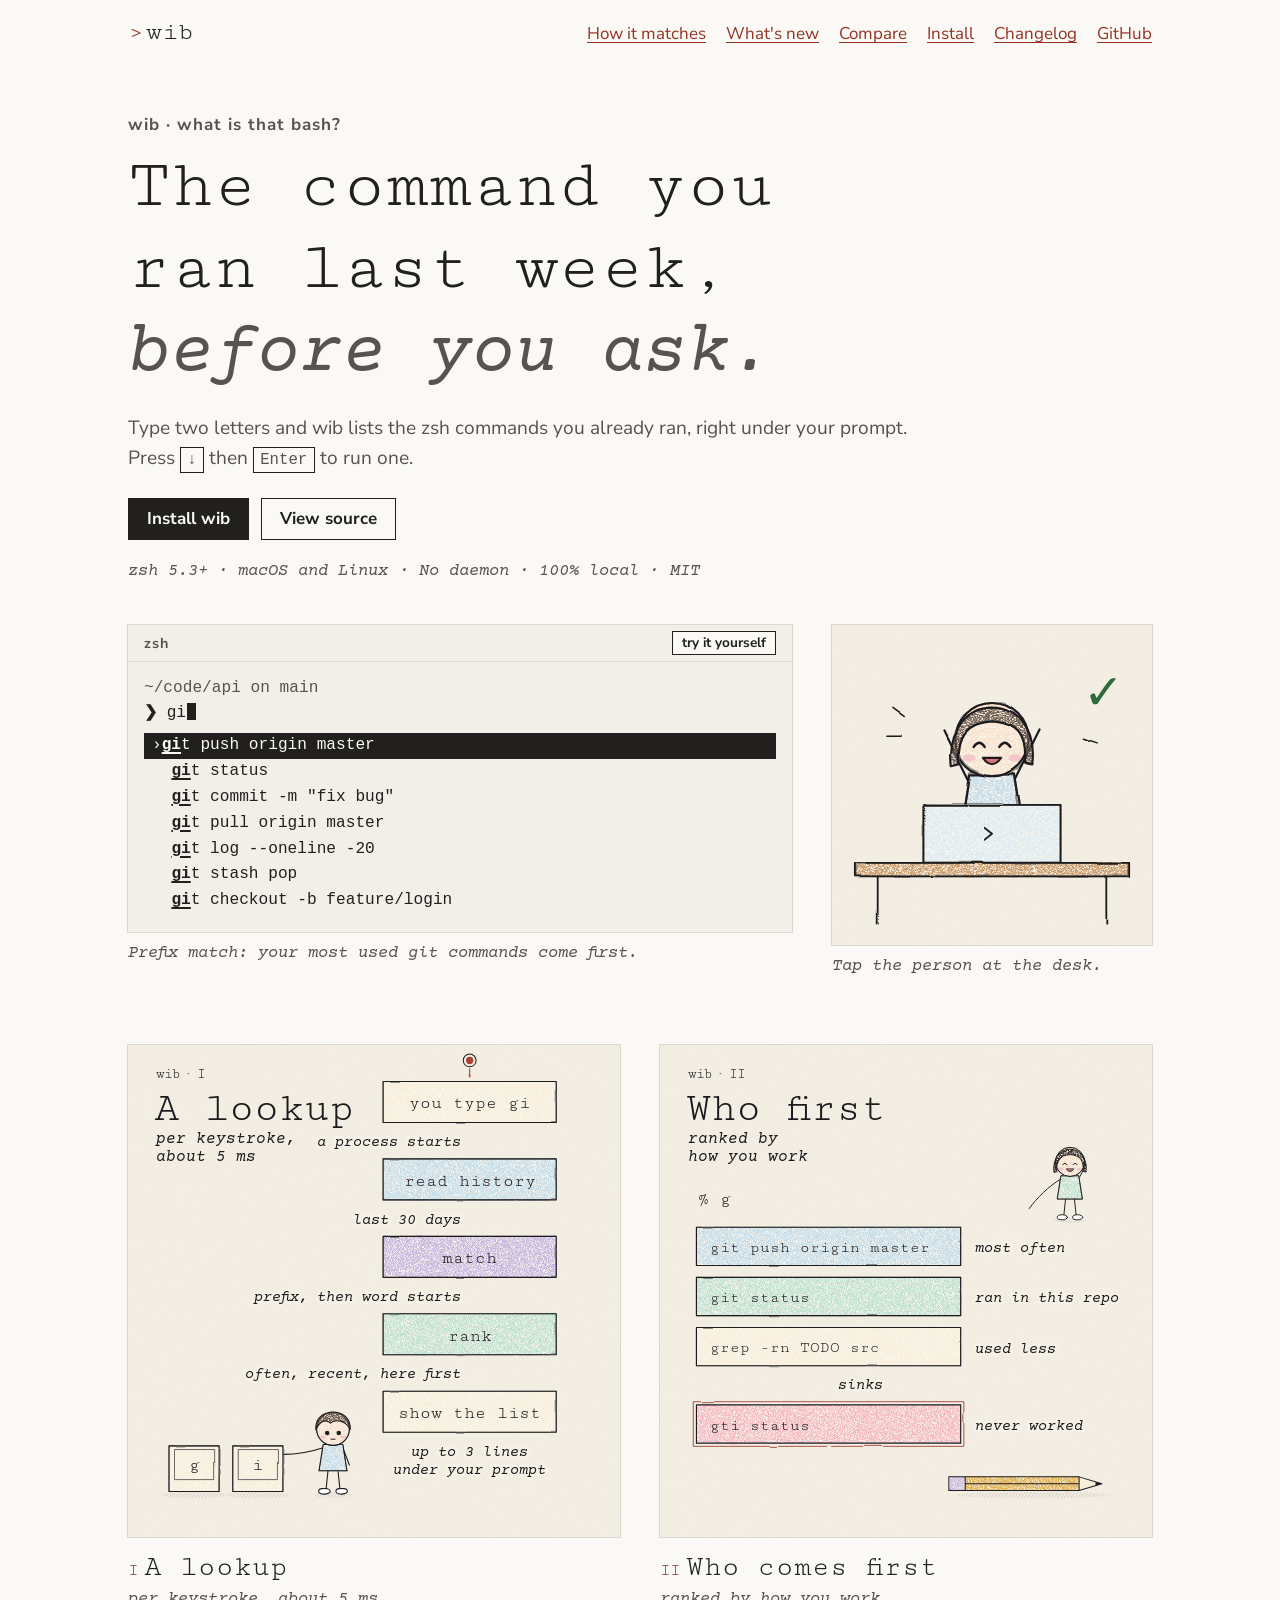
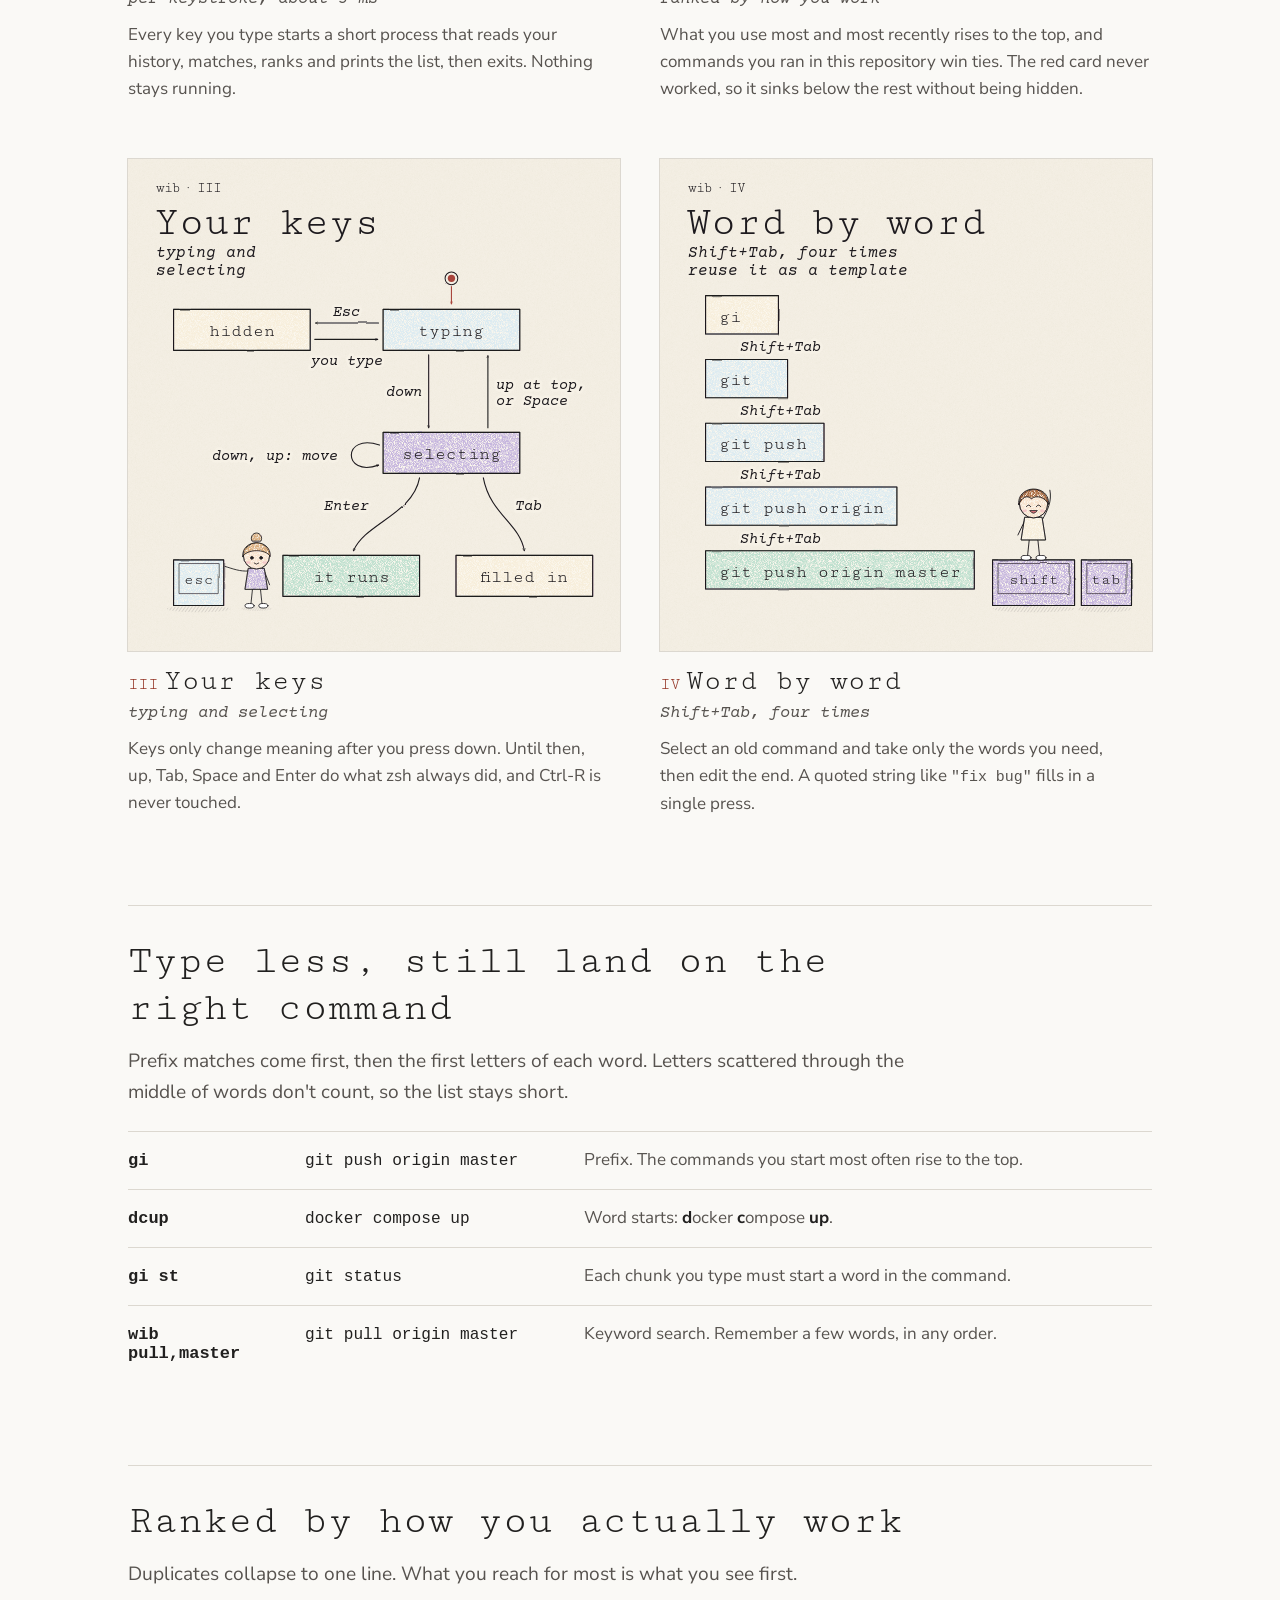
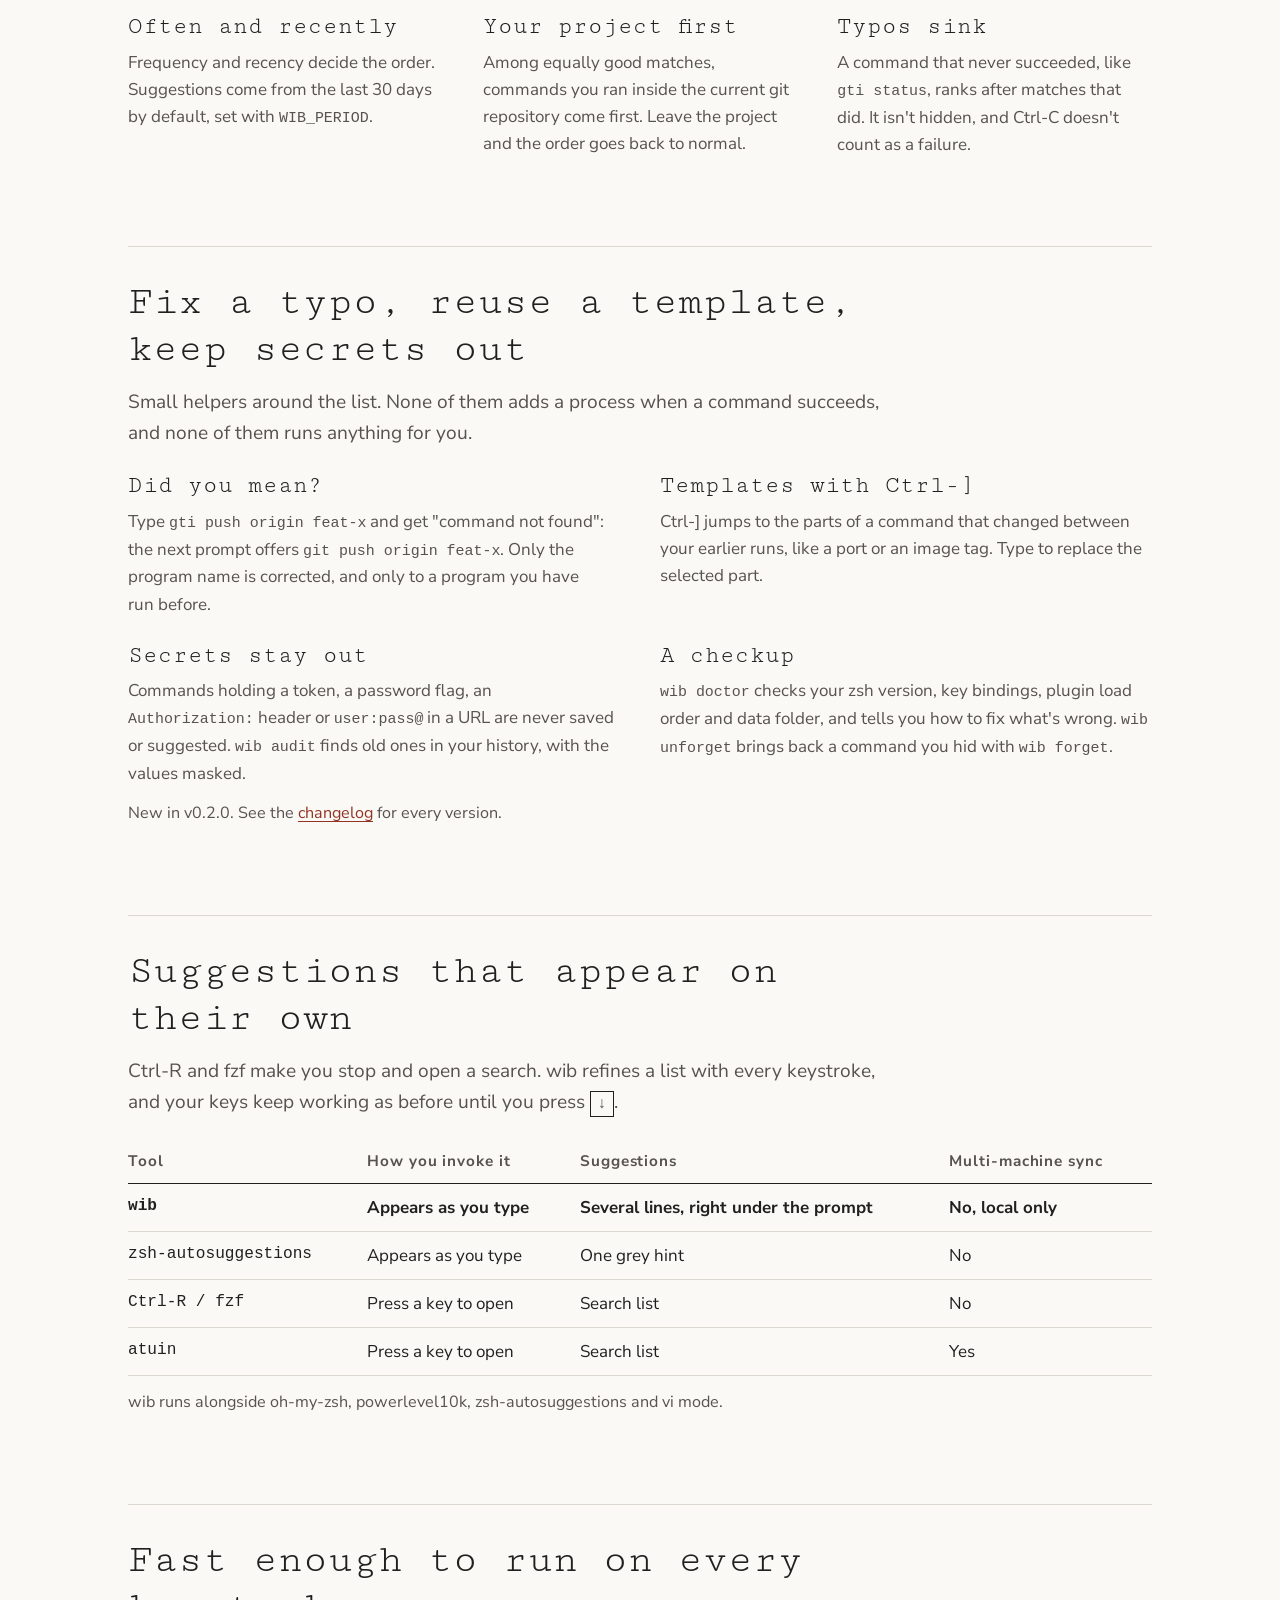
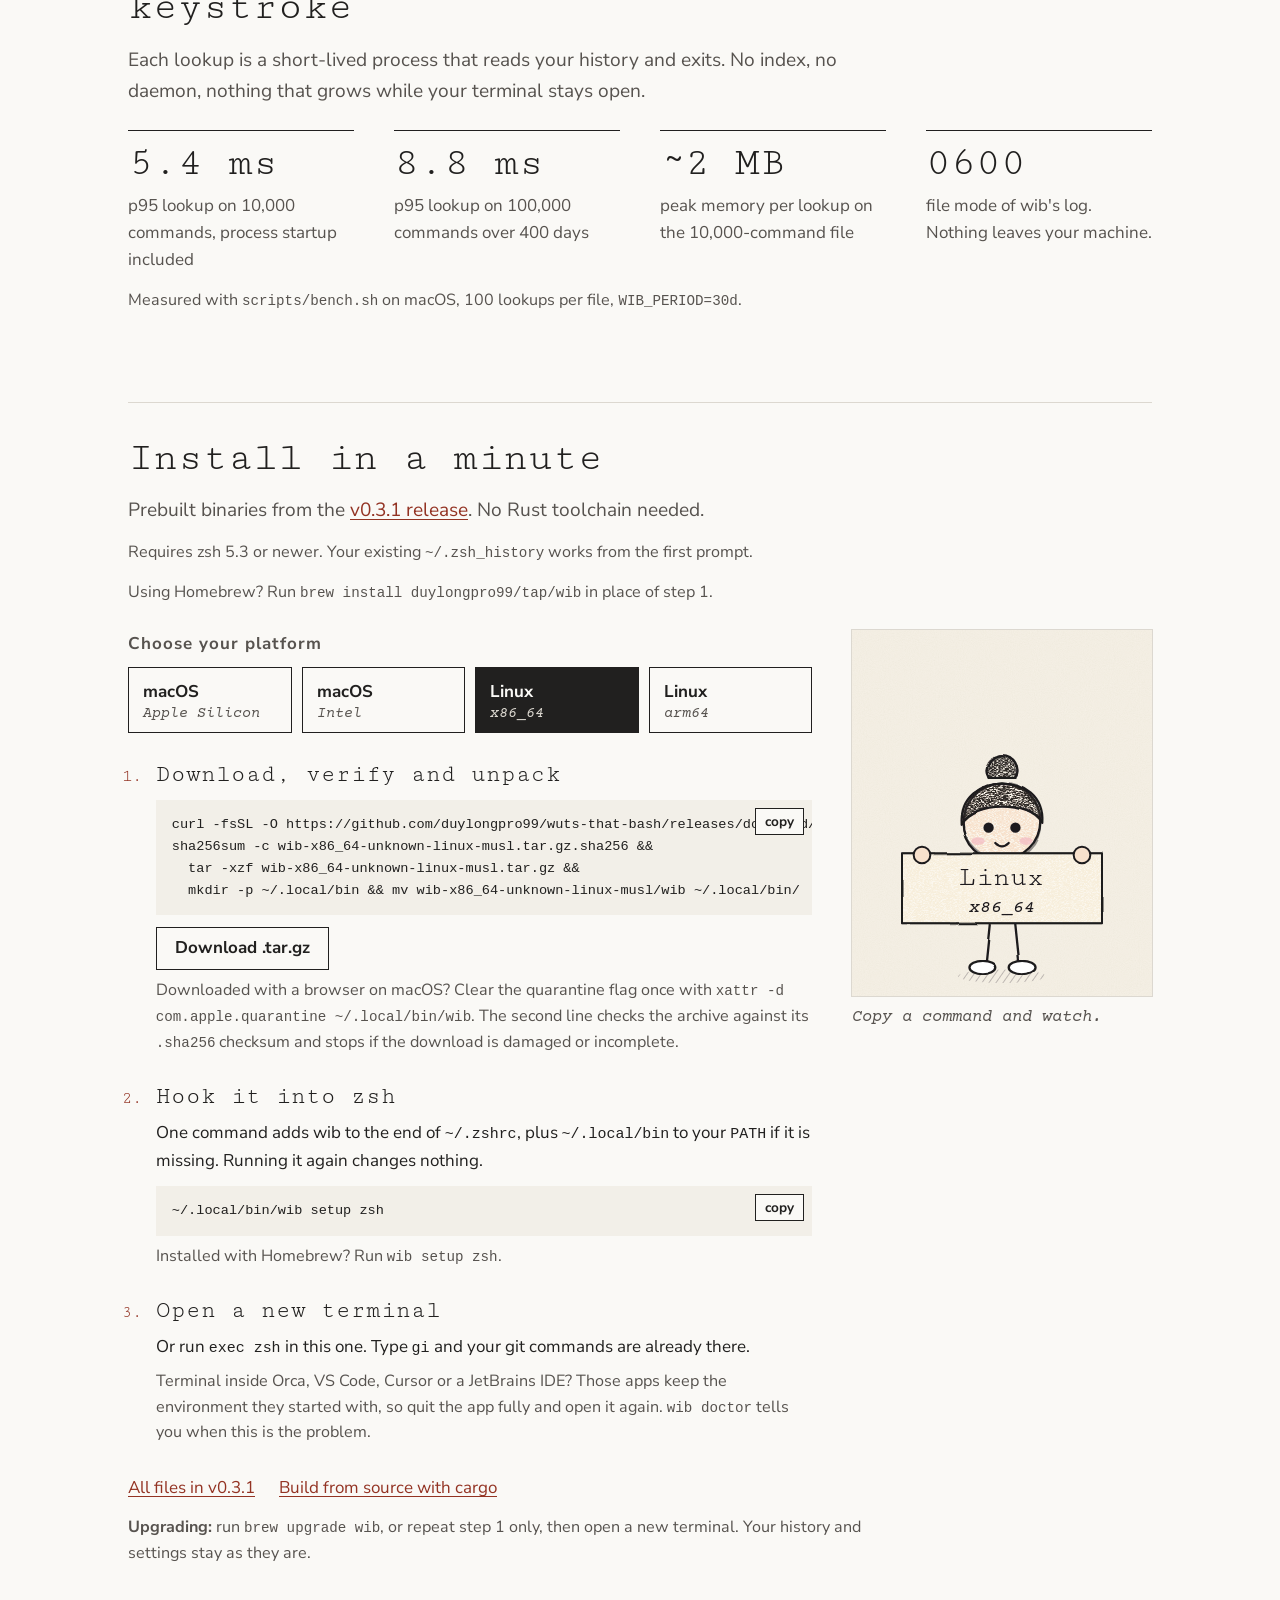
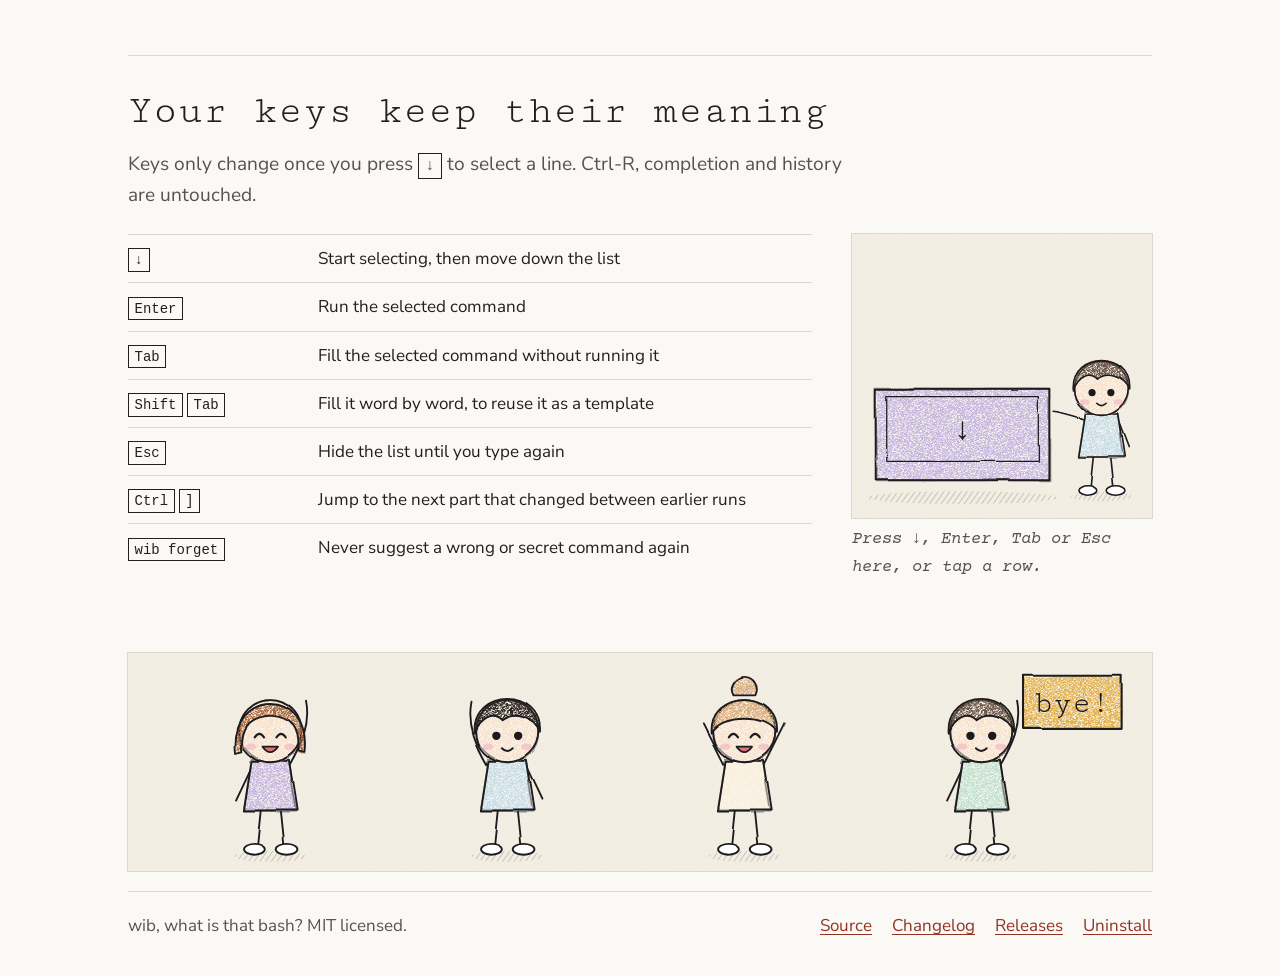
==== commit ed594e9e: "feat(suggest): show 3 lines by default WIB_LIMIT still raises or lowers the count.  Co-Authored-By: " ====
--- a/site/index.html
+++ b/site/index.html
@@ -426,7 +426,7 @@
     <figure class="plate">
       <svg viewBox="0 0 1080 1080" role="img" aria-labelledby="p1-title p1-desc">
         <title id="p1-title">A lookup</title>
-        <desc id="p1-desc">Five steps on index cards: you type gi, wib reads your history, matches by prefix then word starts, ranks by how often, how recently and where you ran it, and shows up to 8 lines under your prompt.</desc>
+        <desc id="p1-desc">Five steps on index cards: you type gi, wib reads your history, matches by prefix then word starts, ranks by how often, how recently and where you ran it, and shows up to 3 lines under your prompt (WIB_LIMIT changes it).</desc>
         <defs><path id="p1-card" d="M0 0 H380 V90 H0 Z"/></defs>
 
         <rect width="1080" height="1080" fill="#f6f1e6" filter="url(#pp-paper)"/>
@@ -503,7 +503,7 @@
           <text class="t-step" x="730" y="732">often, recent, here first</text>
         </g>
         <g paint-order="stroke" stroke="#f6f1e6" stroke-width="12" stroke-linejoin="round" text-anchor="middle">
-          <text class="t-step" x="750" y="902">up to 8 lines</text>
+          <text class="t-step" x="750" y="902">up to 3 lines</text>
           <text class="t-step" x="750" y="942">under your prompt</text>
         </g>
               <!-- spot art: a person -->
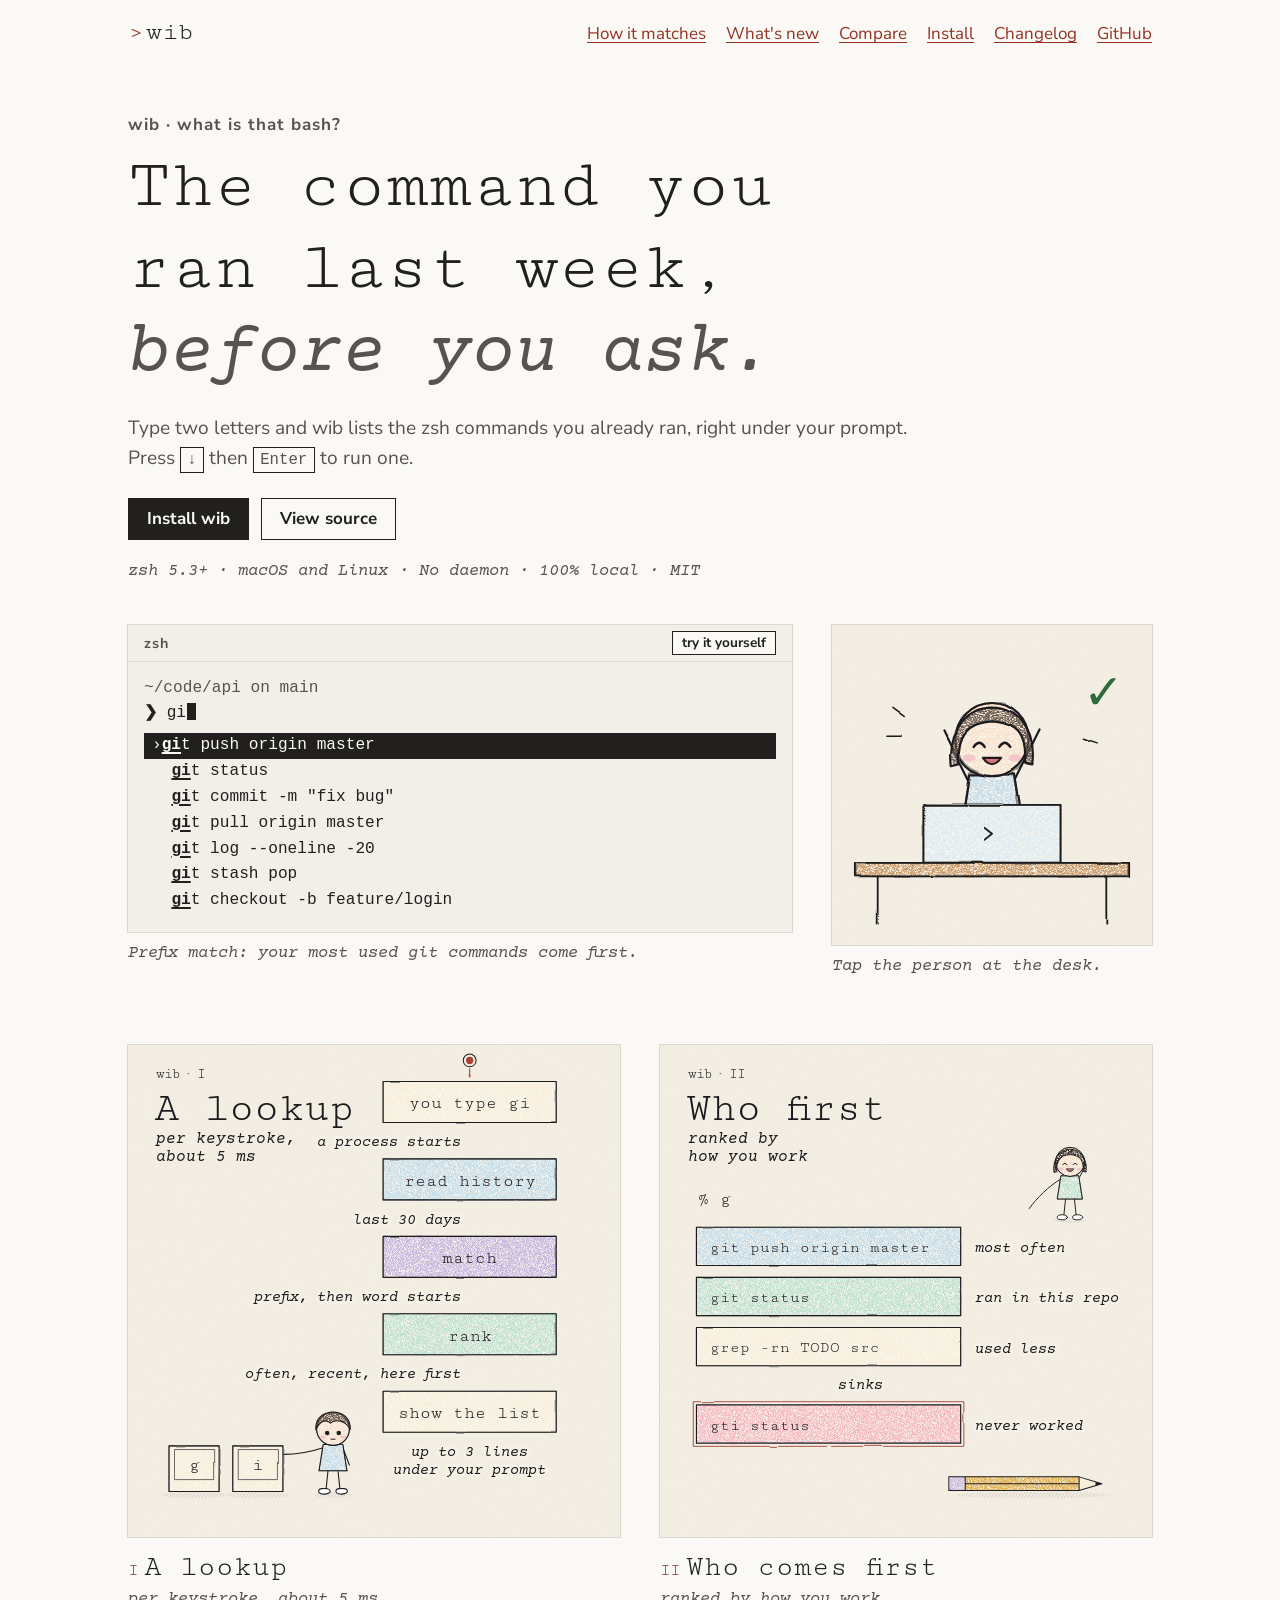
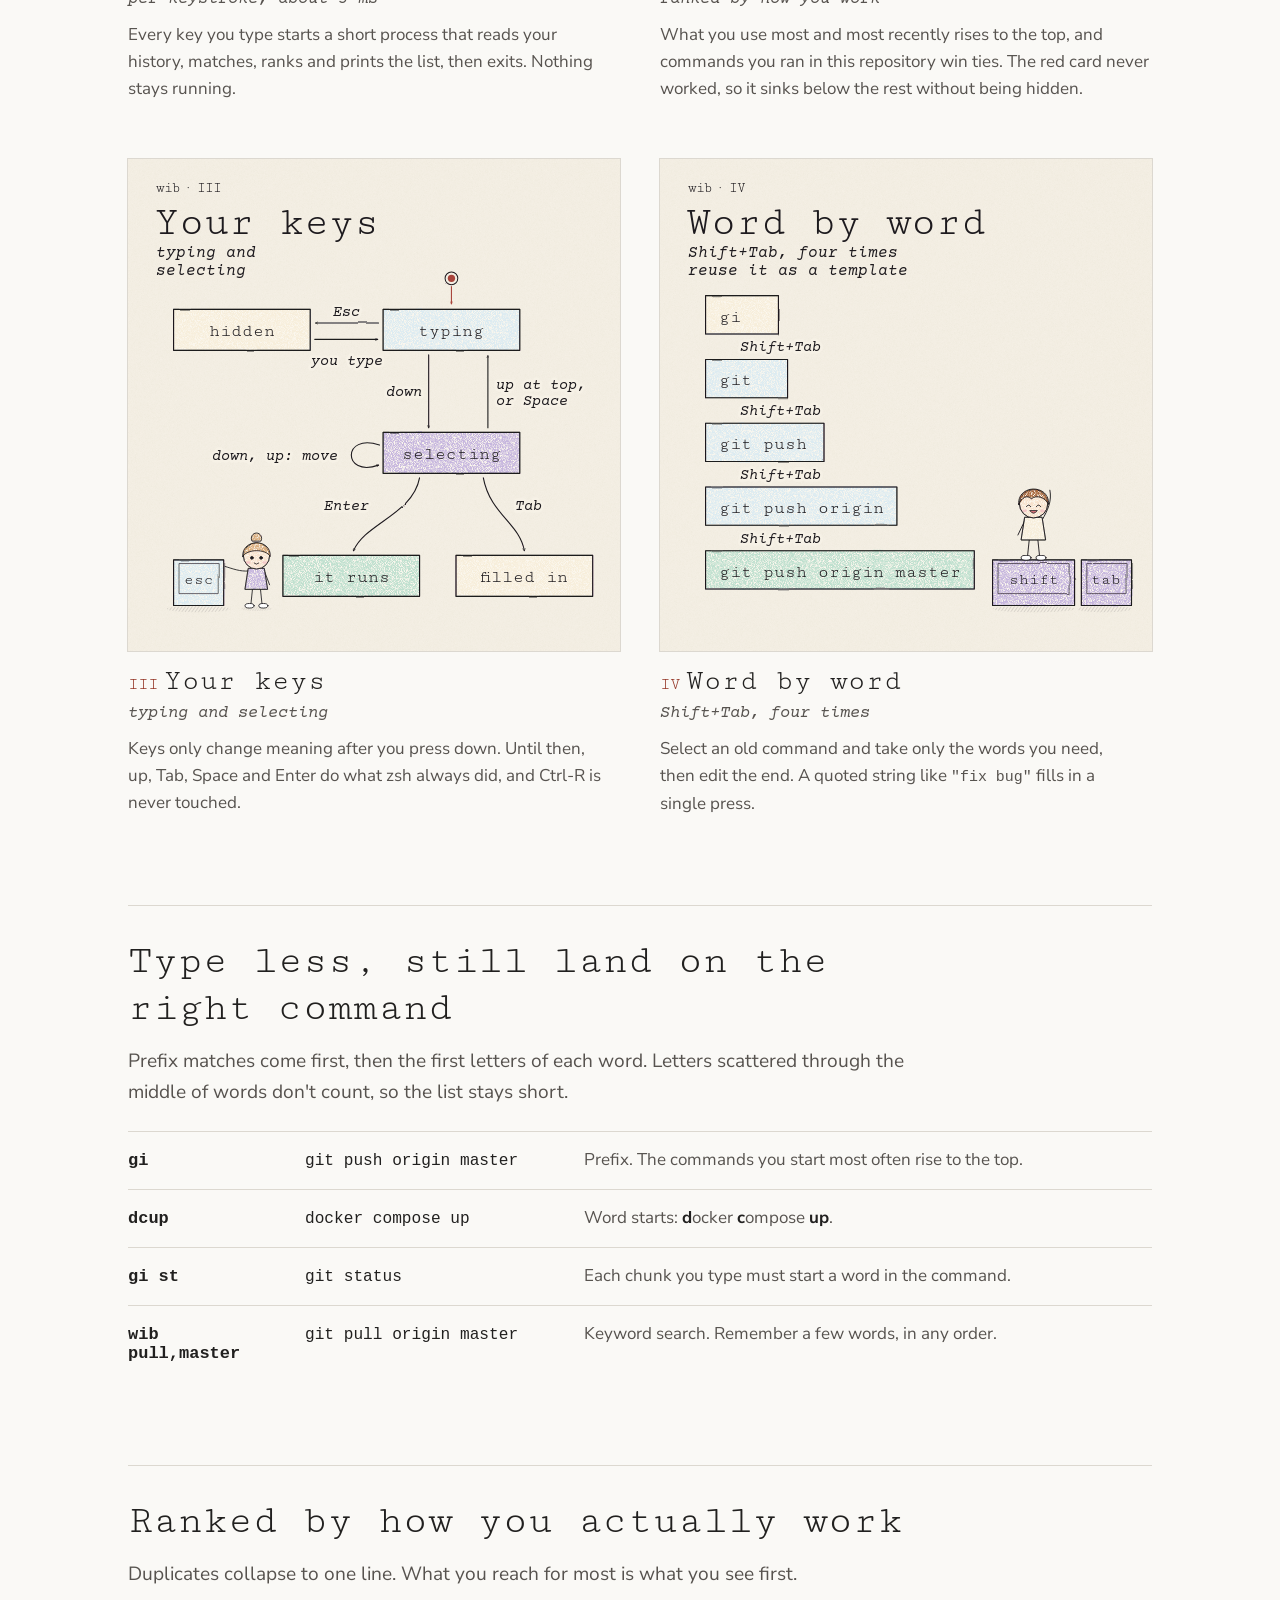
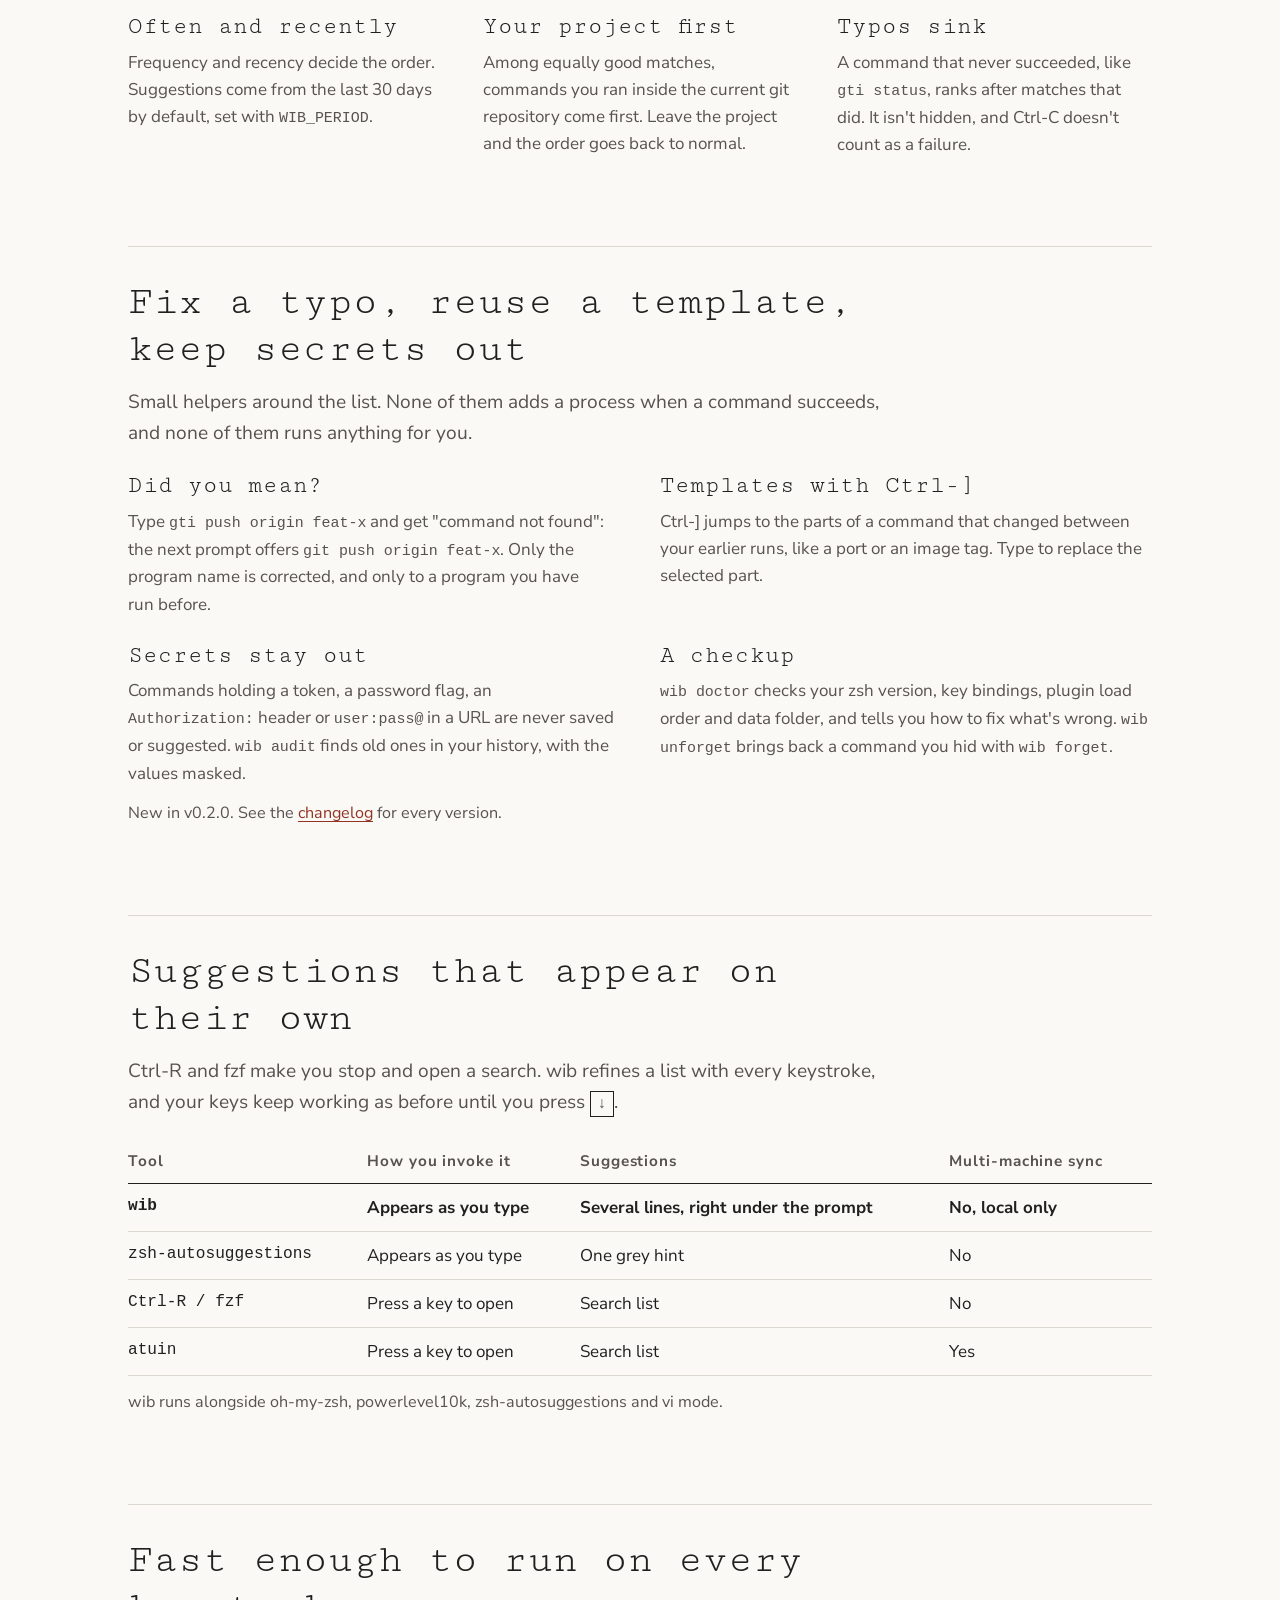
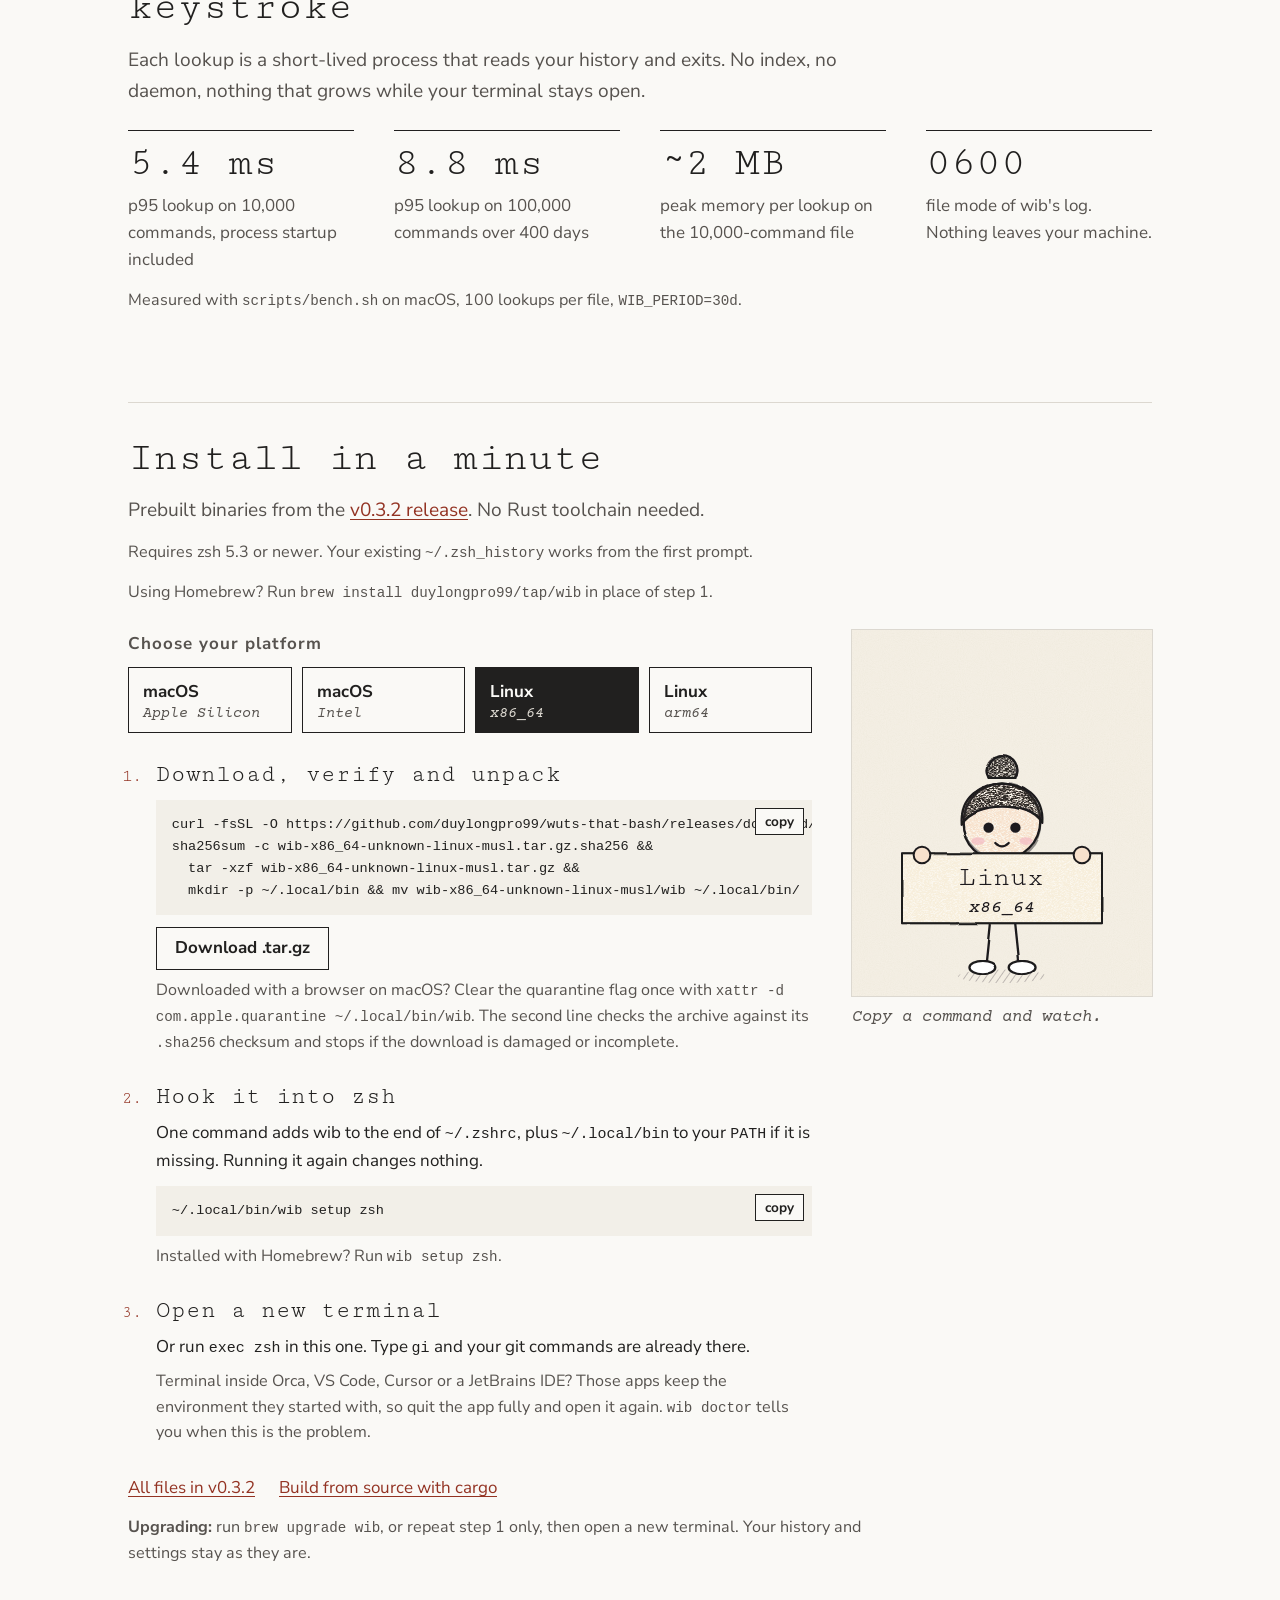
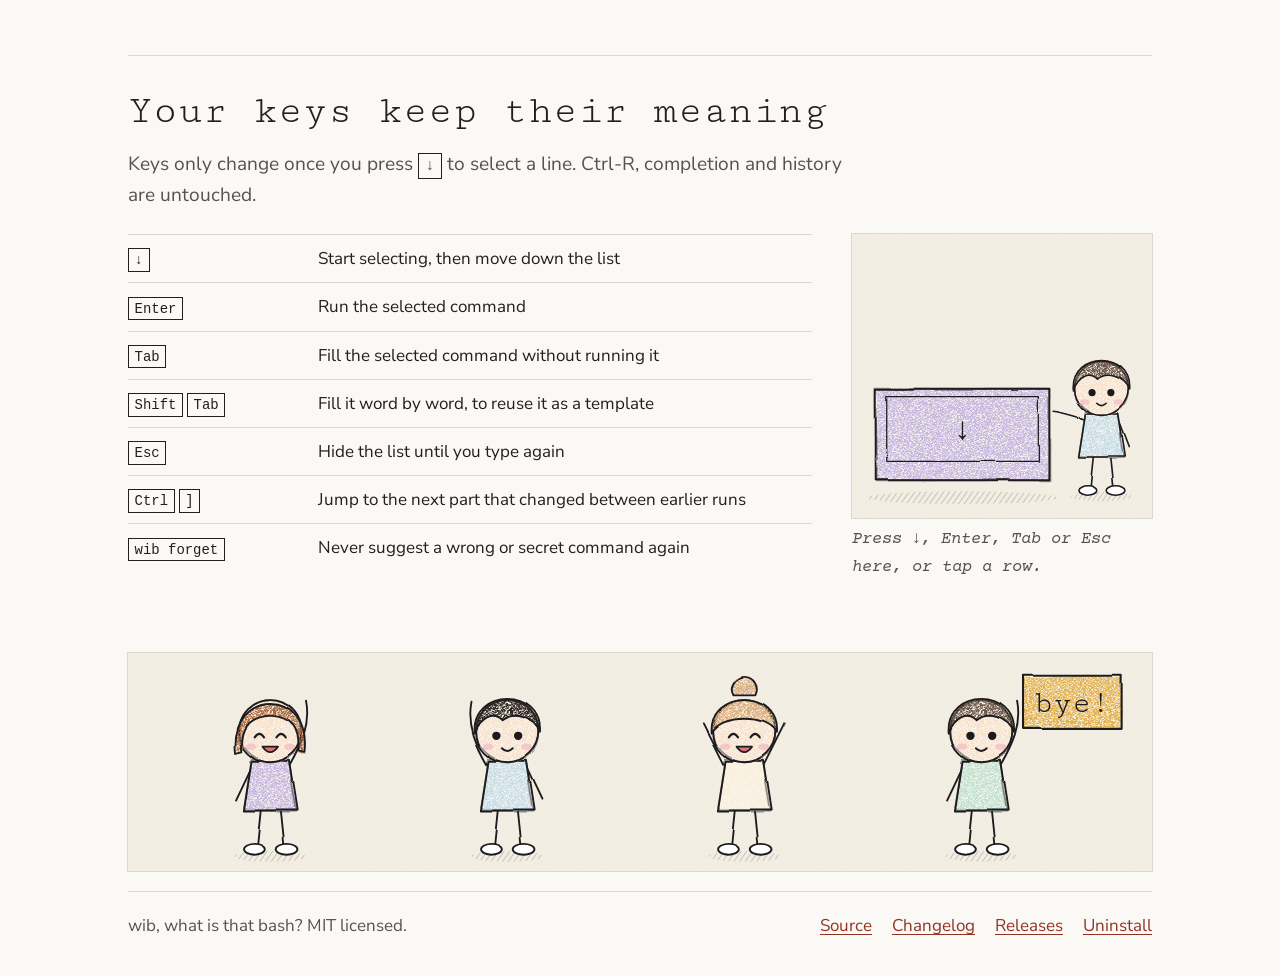
==== commit d5ee87e3: "docs(site): link release v0.3.2 Co-Authored-By: Claude Opus 5.5 <noreply@anthropic.com>" ====
--- a/site/index.html
+++ b/site/index.html
@@ -907,7 +907,7 @@
 
   <section class="section" id="install">
     <h2>Install in a minute</h2>
-    <p class="lede">Prebuilt binaries from the <a href="https://github.com/duylongpro99/wuts-that-bash/releases/tag/v0.3.1">v0.3.1 release</a>. No Rust toolchain needed.</p>
+    <p class="lede">Prebuilt binaries from the <a href="https://github.com/duylongpro99/wuts-that-bash/releases/tag/v0.3.2">v0.3.2 release</a>. No Rust toolchain needed.</p>
     <p class="note">Requires zsh 5.3 or newer. Your existing <code>~/.zsh_history</code> works from the first prompt.</p>
     <p class="note">Using Homebrew? Run <code>brew install duylongpro99/tap/wib</code> in place of step 1.</p>
 
@@ -931,32 +931,32 @@
       <li>
         <h3>Download, verify and unpack</h3>
         <div class="pkg" data-p="mac-arm">
-          <div class="code"><pre><code>curl -fsSL -O https://github.com/duylongpro99/wuts-that-bash/releases/download/v0.3.1/wib-aarch64-apple-darwin.tar.gz -O https://github.com/duylongpro99/wuts-that-bash/releases/download/v0.3.1/wib-aarch64-apple-darwin.tar.gz.sha256
+          <div class="code"><pre><code>curl -fsSL -O https://github.com/duylongpro99/wuts-that-bash/releases/download/v0.3.2/wib-aarch64-apple-darwin.tar.gz -O https://github.com/duylongpro99/wuts-that-bash/releases/download/v0.3.2/wib-aarch64-apple-darwin.tar.gz.sha256
 shasum -a 256 -c wib-aarch64-apple-darwin.tar.gz.sha256 &amp;&amp;
   tar -xzf wib-aarch64-apple-darwin.tar.gz &amp;&amp;
   mkdir -p ~/.local/bin &amp;&amp; mv wib-aarch64-apple-darwin/wib ~/.local/bin/</code></pre></div>
-          <a class="button" href="https://github.com/duylongpro99/wuts-that-bash/releases/download/v0.3.1/wib-aarch64-apple-darwin.tar.gz">Download .tar.gz</a>
+          <a class="button" href="https://github.com/duylongpro99/wuts-that-bash/releases/download/v0.3.2/wib-aarch64-apple-darwin.tar.gz">Download .tar.gz</a>
         </div>
         <div class="pkg" data-p="mac-x64">
-          <div class="code"><pre><code>curl -fsSL -O https://github.com/duylongpro99/wuts-that-bash/releases/download/v0.3.1/wib-x86_64-apple-darwin.tar.gz -O https://github.com/duylongpro99/wuts-that-bash/releases/download/v0.3.1/wib-x86_64-apple-darwin.tar.gz.sha256
+          <div class="code"><pre><code>curl -fsSL -O https://github.com/duylongpro99/wuts-that-bash/releases/download/v0.3.2/wib-x86_64-apple-darwin.tar.gz -O https://github.com/duylongpro99/wuts-that-bash/releases/download/v0.3.2/wib-x86_64-apple-darwin.tar.gz.sha256
 shasum -a 256 -c wib-x86_64-apple-darwin.tar.gz.sha256 &amp;&amp;
   tar -xzf wib-x86_64-apple-darwin.tar.gz &amp;&amp;
   mkdir -p ~/.local/bin &amp;&amp; mv wib-x86_64-apple-darwin/wib ~/.local/bin/</code></pre></div>
-          <a class="button" href="https://github.com/duylongpro99/wuts-that-bash/releases/download/v0.3.1/wib-x86_64-apple-darwin.tar.gz">Download .tar.gz</a>
+          <a class="button" href="https://github.com/duylongpro99/wuts-that-bash/releases/download/v0.3.2/wib-x86_64-apple-darwin.tar.gz">Download .tar.gz</a>
         </div>
         <div class="pkg" data-p="linux-x64">
-          <div class="code"><pre><code>curl -fsSL -O https://github.com/duylongpro99/wuts-that-bash/releases/download/v0.3.1/wib-x86_64-unknown-linux-musl.tar.gz -O https://github.com/duylongpro99/wuts-that-bash/releases/download/v0.3.1/wib-x86_64-unknown-linux-musl.tar.gz.sha256
+          <div class="code"><pre><code>curl -fsSL -O https://github.com/duylongpro99/wuts-that-bash/releases/download/v0.3.2/wib-x86_64-unknown-linux-musl.tar.gz -O https://github.com/duylongpro99/wuts-that-bash/releases/download/v0.3.2/wib-x86_64-unknown-linux-musl.tar.gz.sha256
 sha256sum -c wib-x86_64-unknown-linux-musl.tar.gz.sha256 &amp;&amp;
   tar -xzf wib-x86_64-unknown-linux-musl.tar.gz &amp;&amp;
   mkdir -p ~/.local/bin &amp;&amp; mv wib-x86_64-unknown-linux-musl/wib ~/.local/bin/</code></pre></div>
-          <a class="button" href="https://github.com/duylongpro99/wuts-that-bash/releases/download/v0.3.1/wib-x86_64-unknown-linux-musl.tar.gz">Download .tar.gz</a>
+          <a class="button" href="https://github.com/duylongpro99/wuts-that-bash/releases/download/v0.3.2/wib-x86_64-unknown-linux-musl.tar.gz">Download .tar.gz</a>
         </div>
         <div class="pkg" data-p="linux-arm">
-          <div class="code"><pre><code>curl -fsSL -O https://github.com/duylongpro99/wuts-that-bash/releases/download/v0.3.1/wib-aarch64-unknown-linux-musl.tar.gz -O https://github.com/duylongpro99/wuts-that-bash/releases/download/v0.3.1/wib-aarch64-unknown-linux-musl.tar.gz.sha256
+          <div class="code"><pre><code>curl -fsSL -O https://github.com/duylongpro99/wuts-that-bash/releases/download/v0.3.2/wib-aarch64-unknown-linux-musl.tar.gz -O https://github.com/duylongpro99/wuts-that-bash/releases/download/v0.3.2/wib-aarch64-unknown-linux-musl.tar.gz.sha256
 sha256sum -c wib-aarch64-unknown-linux-musl.tar.gz.sha256 &amp;&amp;
   tar -xzf wib-aarch64-unknown-linux-musl.tar.gz &amp;&amp;
   mkdir -p ~/.local/bin &amp;&amp; mv wib-aarch64-unknown-linux-musl/wib ~/.local/bin/</code></pre></div>
-          <a class="button" href="https://github.com/duylongpro99/wuts-that-bash/releases/download/v0.3.1/wib-aarch64-unknown-linux-musl.tar.gz">Download .tar.gz</a>
+          <a class="button" href="https://github.com/duylongpro99/wuts-that-bash/releases/download/v0.3.2/wib-aarch64-unknown-linux-musl.tar.gz">Download .tar.gz</a>
         </div>
         <p class="note">Downloaded with a browser on macOS? Clear the quarantine flag once with <code>xattr -d com.apple.quarantine ~/.local/bin/wib</code>. The second line checks the archive against its <code>.sha256</code> checksum and stops if the download is damaged or incomplete.</p>
       </li>
@@ -1007,7 +1007,7 @@
     </div>
 
     <div class="release-links">
-      <a href="https://github.com/duylongpro99/wuts-that-bash/releases/tag/v0.3.1">All files in v0.3.1</a>
+      <a href="https://github.com/duylongpro99/wuts-that-bash/releases/tag/v0.3.2">All files in v0.3.2</a>
       <a href="https://github.com/duylongpro99/wuts-that-bash#installation">Build from source with cargo</a>
     </div>
     <p class="note" id="upgrade"><b>Upgrading:</b> run <code>brew upgrade wib</code>, or repeat step 1 only, then open a new terminal. Your history and settings stay as they are.</p>
